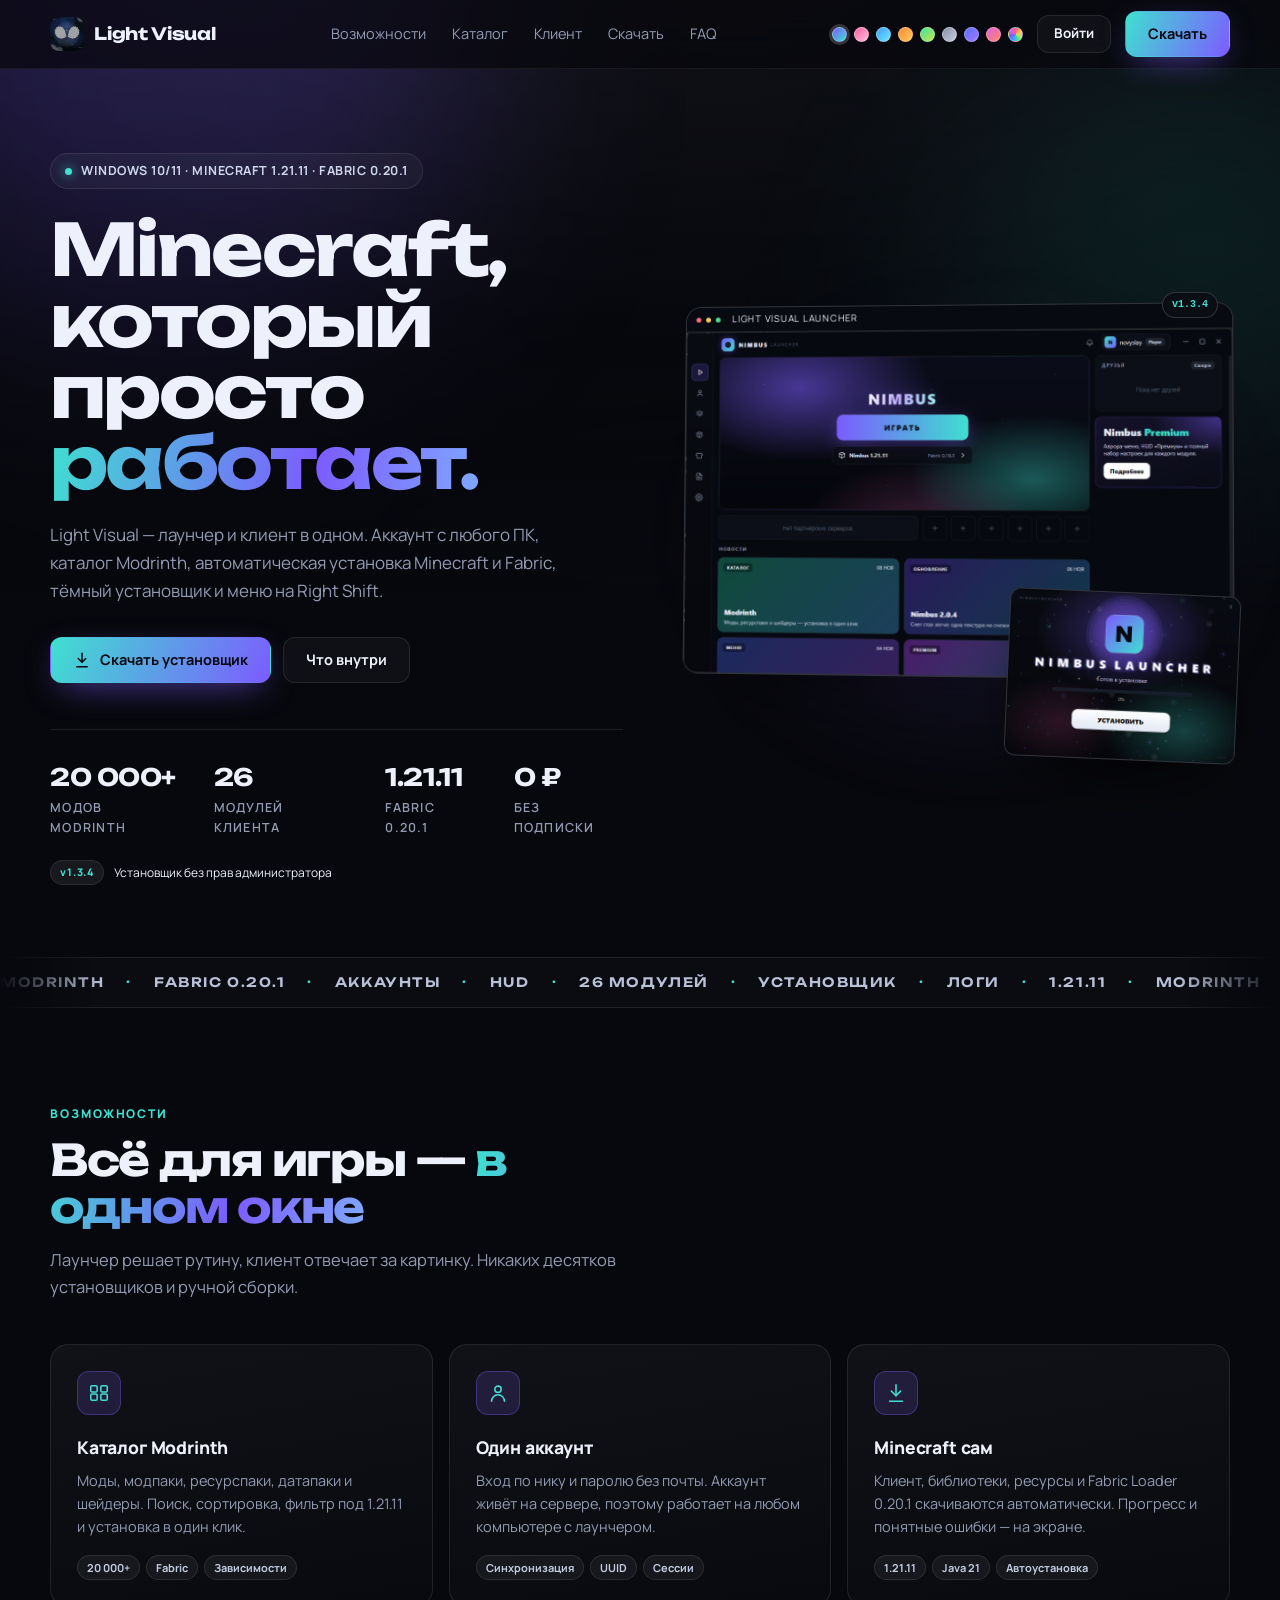
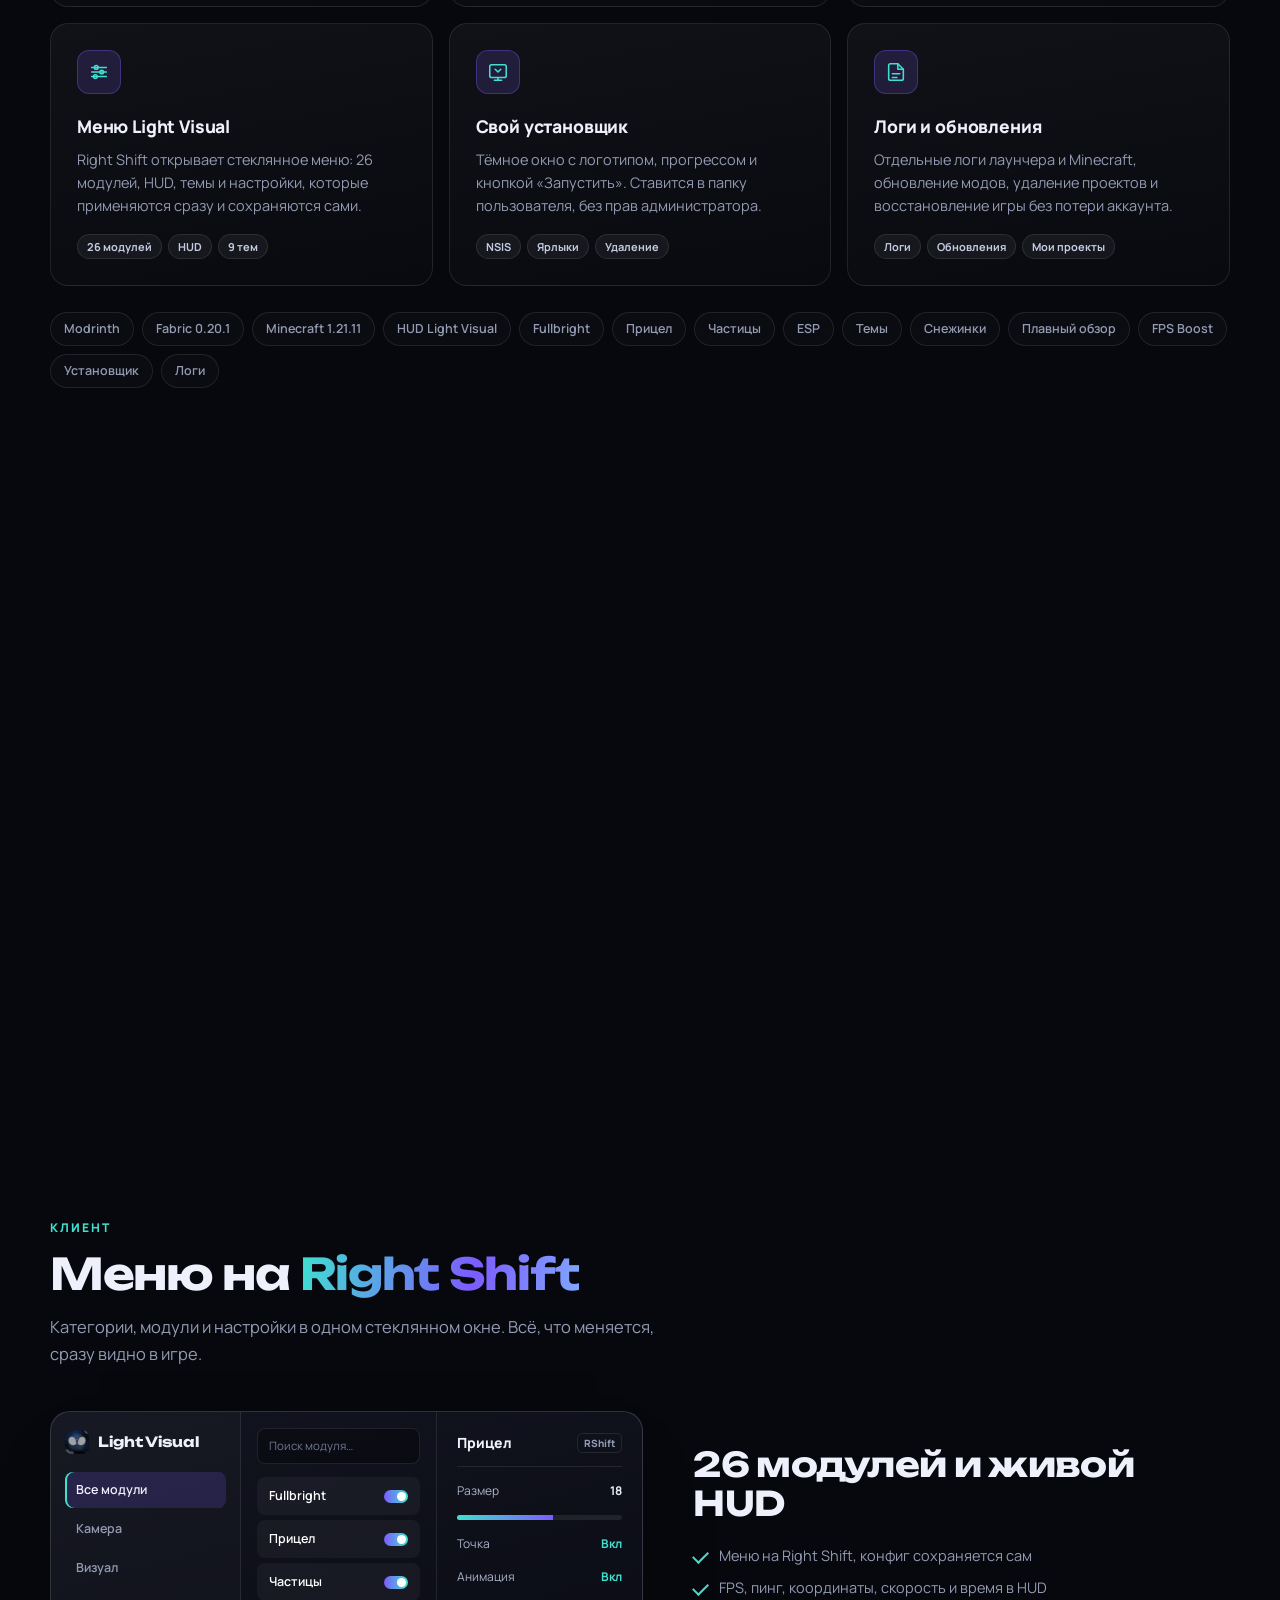
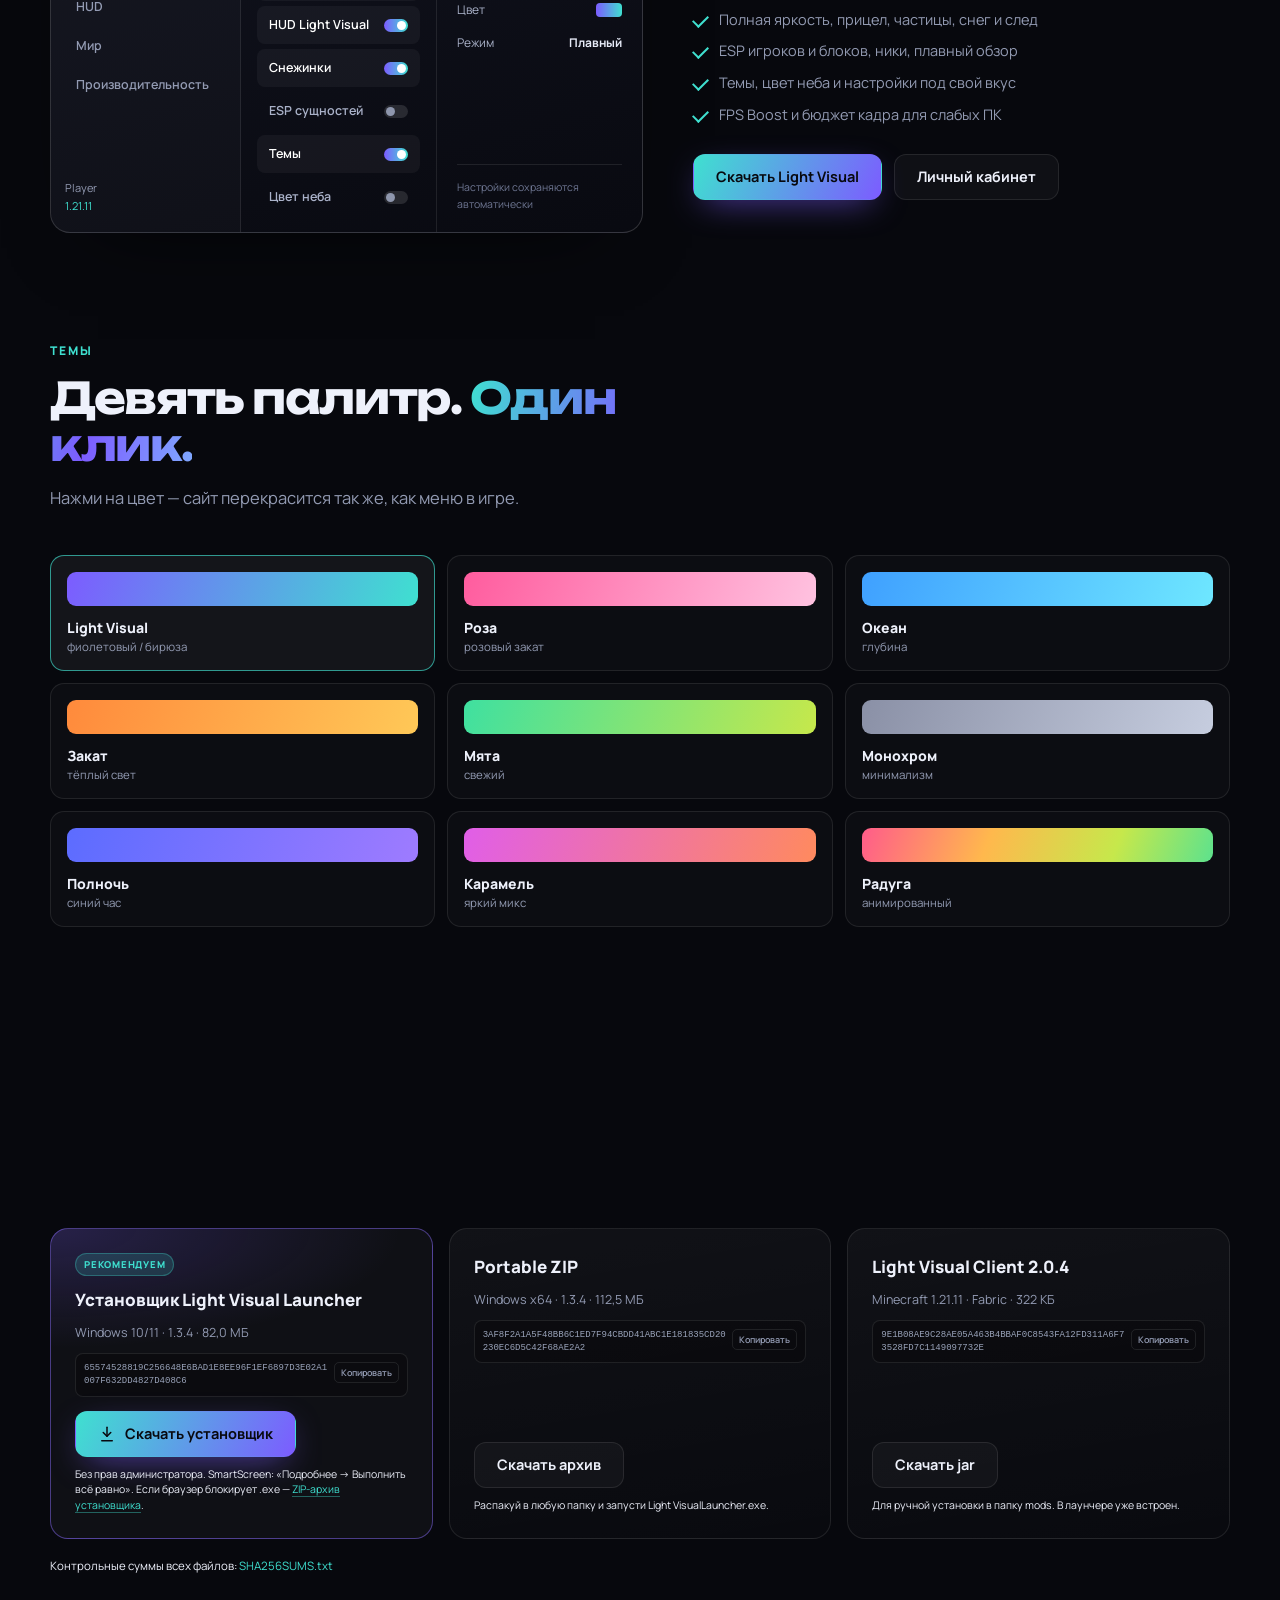
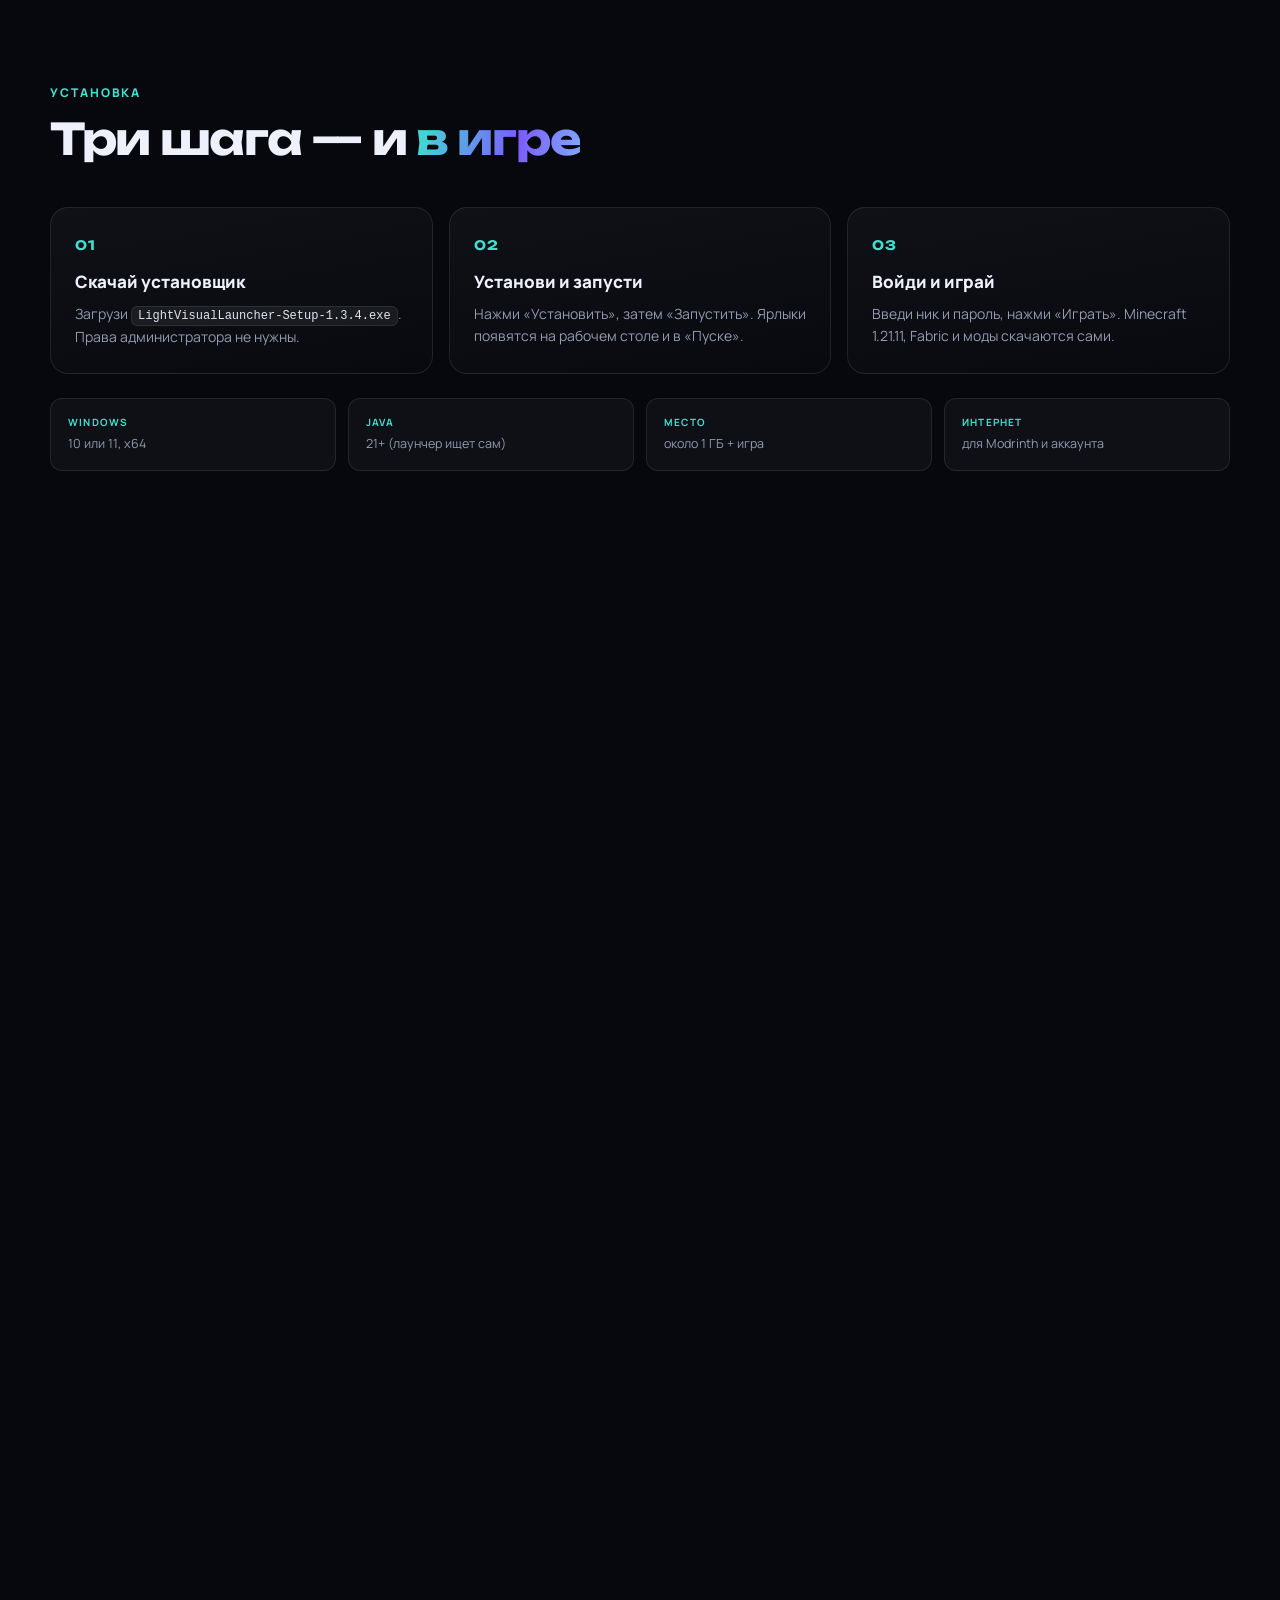
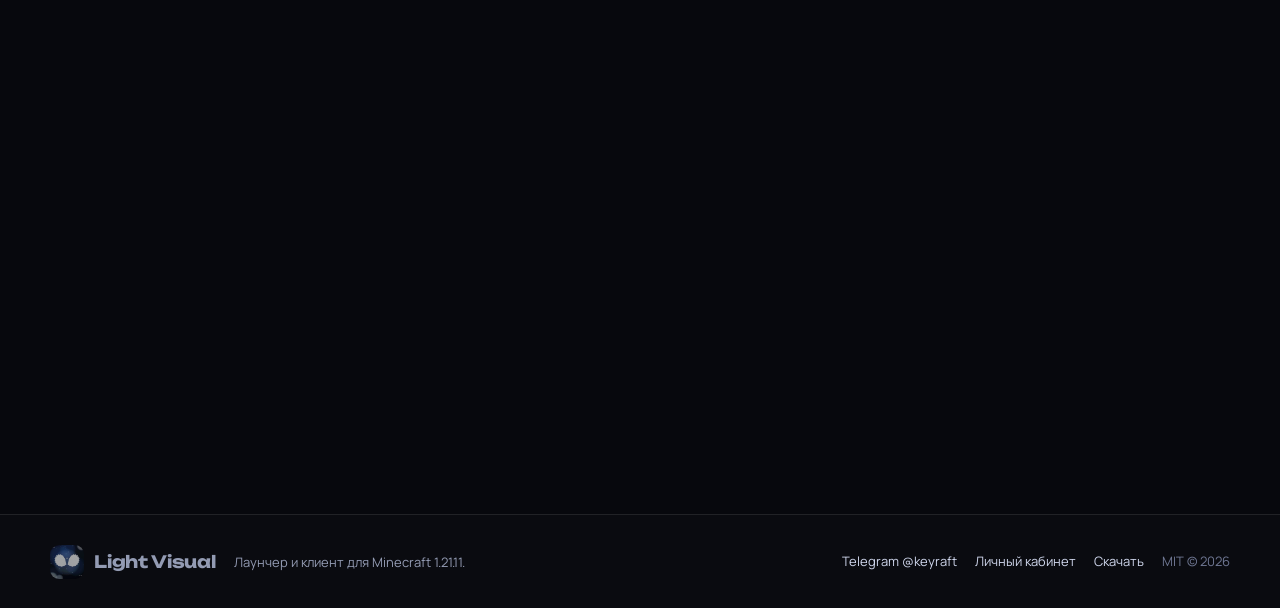
==== index.html @ da3a9946 "Bump launcher to 1.3.4" ====
﻿<!DOCTYPE html>
<html lang="ru">
<head>
<meta charset="UTF-8">
<meta name="viewport" content="width=device-width, initial-scale=1">
<title>Light Visual — лаунчер и клиент для Minecraft 1.21.11</title>
<meta name="description" content="Light Visual — лаунчер и клиент для Minecraft 1.21.11 на Fabric: аккаунт с любого ПК, каталог Modrinth, автоматическая установка игры, HUD, 26 модулей, тёмный установщик и логи.">
<meta name="theme-color" content="#07080d">
<link rel="icon" href="assets/icon.png">
<link rel="preconnect" href="https://fonts.googleapis.com">
<link rel="preconnect" href="https://fonts.gstatic.com" crossorigin>
<link href="https://fonts.googleapis.com/css2?family=Manrope:wght@400;500;600;700;800&family=Unbounded:wght@600;700;800&display=swap" rel="stylesheet">
<link rel="stylesheet" href="style.css">
</head>
<body>
<div class="aurora" aria-hidden="true">
  <span class="blob b1"></span>
  <span class="blob b2"></span>
  <span class="blob b3"></span>
</div>

<header class="nav" id="top">
  <div class="wrap nav-inner">
    <a class="brand" href="#top">
      <img src="assets/icon.png" alt="Light Visual" width="34" height="34">
      <span>Light Visual</span>
    </a>
    <nav class="nav-links" aria-label="Основная навигация">
      <a href="#features">Возможности</a>
      <a href="#catalog">Каталог</a>
      <a href="#client">Клиент</a>
      <a href="#download">Скачать</a>
      <a href="#faq">FAQ</a>
    </nav>
    <div class="nav-actions">
      <div class="theme-dots" id="themeDots" aria-label="Тема оформления"></div>
      <a class="btn btn-ghost nav-account" href="account.html">Войти</a>
      <a class="btn btn-primary nav-download" href="#download">Скачать</a>
      <button class="nav-burger" id="navBurger" type="button" aria-label="Открыть меню" aria-expanded="false">
        <span></span><span></span><span></span>
      </button>
    </div>
  </div>
  <nav class="mobile-menu" id="mobileMenu" aria-label="Мобильная навигация">
    <a href="#features">Возможности</a>
    <a href="#catalog">Каталог</a>
    <a href="#client">Клиент</a>
    <a href="#download">Скачать</a>
    <a href="#faq">FAQ</a>
    <a href="account.html">Личный кабинет</a>
  </nav>
</header>

<main>
  <section class="hero wrap">
    <div class="hero-copy">
      <span class="badge"><i class="dot"></i> Windows 10/11 · Minecraft 1.21.11 · Fabric 0.20.1</span>
      <h1>Minecraft,<br>который просто<br><span class="grad">работает.</span></h1>
      <p class="lead">Light Visual — лаунчер и клиент в одном. Аккаунт с любого ПК, каталог Modrinth, автоматическая установка Minecraft и Fabric, тёмный установщик и меню на Right Shift.</p>
      <div class="hero-cta">
        <a class="btn btn-primary" href="https://github.com/davidovairinamatt-lgtm/nimbus-site/releases/download/v1.3.4/LightVisualLauncher-Setup-1.3.4.exe">
          <svg width="18" height="18" viewBox="0 0 24 24" fill="none" stroke="currentColor" stroke-width="2" stroke-linecap="round" stroke-linejoin="round"><path d="M12 3v12"/><path d="m7 10 5 5 5-5"/><path d="M5 21h14"/></svg>
          Скачать установщик
        </a>
        <a class="btn btn-ghost" href="#features">Что внутри</a>
      </div>
      <dl class="stats">
        <div><dt>20 000+</dt><dd>модов Modrinth</dd></div>
        <div><dt>26</dt><dd>модулей клиента</dd></div>
        <div><dt>1.21.11</dt><dd>Fabric 0.20.1</dd></div>
        <div><dt>0 ₽</dt><dd>без подписки</dd></div>
      </dl>
      <div class="hero-note">
        <span class="pill">v1.3.4</span>
        <span>Установщик без прав администратора</span>
      </div>
    </div>

    <div class="hero-art">
      <div class="art-glow" aria-hidden="true"></div>
      <div class="shot shot-main">
        <div class="shot-bar"><i></i><i></i><i></i><span>Light Visual Launcher</span></div>
        <img src="assets/launcher-home.png" alt="Главный экран Light Visual Launcher" loading="eager">
      </div>
      <div class="shot shot-mini">
        <img src="assets/installer.png" alt="Установщик Light Visual" loading="lazy">
      </div>
      <span class="hero-version">v1.3.4</span>
    </div>
  </section>

  <div class="marquee" aria-hidden="true">
    <div class="marquee-track">
      <span>MODRINTH</span><span>·</span><span>FABRIC 0.20.1</span><span>·</span><span>АККАУНТЫ</span><span>·</span><span>HUD</span><span>·</span><span>26 МОДУЛЕЙ</span><span>·</span><span>УСТАНОВЩИК</span><span>·</span><span>ЛОГИ</span><span>·</span><span>1.21.11</span><span>·</span>
      <span>MODRINTH</span><span>·</span><span>FABRIC 0.20.1</span><span>·</span><span>АККАУНТЫ</span><span>·</span><span>HUD</span><span>·</span><span>26 МОДУЛЕЙ</span><span>·</span><span>УСТАНОВЩИК</span><span>·</span><span>ЛОГИ</span><span>·</span><span>1.21.11</span><span>·</span>
    </div>
  </div>

  <section class="section wrap" id="features">
    <div class="section-head reveal">
      <span class="eyebrow">Возможности</span>
      <h2>Всё для игры — <span class="grad">в одном окне</span></h2>
      <p>Лаунчер решает рутину, клиент отвечает за картинку. Никаких десятков установщиков и ручной сборки.</p>
    </div>

    <div class="grid features">
      <article class="card reveal">
        <div class="ico"><svg viewBox="0 0 24 24"><rect x="3" y="4" width="7" height="7" rx="1.5"/><rect x="14" y="4" width="7" height="7" rx="1.5"/><rect x="3" y="13" width="7" height="7" rx="1.5"/><rect x="14" y="13" width="7" height="7" rx="1.5"/></svg></div>
        <h3>Каталог Modrinth</h3>
        <p>Моды, модпаки, ресурспаки, датапаки и шейдеры. Поиск, сортировка, фильтр под 1.21.11 и установка в один клик.</p>
        <div class="tags"><span>20 000+</span><span>Fabric</span><span>Зависимости</span></div>
      </article>

      <article class="card reveal">
        <div class="ico"><svg viewBox="0 0 24 24"><circle cx="12" cy="8" r="3.5"/><path d="M5 21c0-3.9 3.1-7 7-7s7 3.1 7 7"/></svg></div>
        <h3>Один аккаунт</h3>
        <p>Вход по нику и паролю без почты. Аккаунт живёт на сервере, поэтому работает на любом компьютере с лаунчером.</p>
        <div class="tags"><span>Синхронизация</span><span>UUID</span><span>Сессии</span></div>
      </article>

      <article class="card reveal">
        <div class="ico"><svg viewBox="0 0 24 24"><path d="M12 3v12"/><path d="m7 10 5 5 5-5"/><path d="M5 21h14"/></svg></div>
        <h3>Minecraft сам</h3>
        <p>Клиент, библиотеки, ресурсы и Fabric Loader 0.20.1 скачиваются автоматически. Прогресс и понятные ошибки — на экране.</p>
        <div class="tags"><span>1.21.11</span><span>Java 21</span><span>Автоустановка</span></div>
      </article>

      <article class="card reveal">
        <div class="ico"><svg viewBox="0 0 24 24"><path d="M4 7h16M4 12h16M4 17h16"/><circle cx="9" cy="7" r="2"/><circle cx="15" cy="12" r="2"/><circle cx="8" cy="17" r="2"/></svg></div>
        <h3>Меню Light Visual</h3>
        <p>Right Shift открывает стеклянное меню: 26 модулей, HUD, темы и настройки, которые применяются сразу и сохраняются сами.</p>
        <div class="tags"><span>26 модулей</span><span>HUD</span><span>9 тем</span></div>
      </article>

      <article class="card reveal">
        <div class="ico"><svg viewBox="0 0 24 24"><rect x="3" y="4" width="18" height="14" rx="2"/><path d="M8 21h8M12 18v3"/><path d="m9 9 3 3 3-3"/></svg></div>
        <h3>Свой установщик</h3>
        <p>Тёмное окно с логотипом, прогрессом и кнопкой «Запустить». Ставится в папку пользователя, без прав администратора.</p>
        <div class="tags"><span>NSIS</span><span>Ярлыки</span><span>Удаление</span></div>
      </article>

      <article class="card reveal">
        <div class="ico"><svg viewBox="0 0 24 24"><path d="M14 3H6a2 2 0 0 0-2 2v14a2 2 0 0 0 2 2h12a2 2 0 0 0 2-2V9z"/><path d="M14 3v6h6M8 14h8M8 18h5"/></svg></div>
        <h3>Логи и обновления</h3>
        <p>Отдельные логи лаунчера и Minecraft, обновление модов, удаление проектов и восстановление игры без потери аккаунта.</p>
        <div class="tags"><span>Логи</span><span>Обновления</span><span>Мои проекты</span></div>
      </article>
    </div>

    <div class="chips-row">
      <span>Modrinth</span><span>Fabric 0.20.1</span><span>Minecraft 1.21.11</span><span>HUD Light Visual</span><span>Fullbright</span><span>Прицел</span><span>Частицы</span><span>ESP</span><span>Темы</span><span>Снежинки</span><span>Плавный обзор</span><span>FPS Boost</span><span>Установщик</span><span>Логи</span>
    </div>
  </section>

  <section class="section wrap" id="catalog">
    <div class="section-head reveal">
      <span class="eyebrow">Каталог</span>
      <h2>Моды — <span class="grad">прямо из лаунчера</span></h2>
      <p>Не нужно открывать браузер и искать совместимую версию. Light Visual показывает только то, что подходит к твоей сборке.</p>
    </div>

    <div class="split">
      <div class="split-copy reveal">
        <h3>20 000+ проектов Modrinth</h3>
        <ul class="check-list">
          <li>Поиск по названию, автору и описанию</li>
          <li>Сортировка по загрузкам, подпискам и обновлению</li>
          <li>Категории: моды, модпаки, ресурспаки, датапаки, шейдеры</li>
          <li>Фильтр Minecraft 1.21.11 и Fabric включён по умолчанию</li>
          <li>Обязательные зависимости ставятся автоматически</li>
          <li>Установленные проекты можно удалить из «Моих проектов»</li>
        </ul>
        <div class="hero-cta">
          <a class="btn btn-primary" href="#download">Скачать лаунчер</a>
          <a class="btn btn-ghost" href="#client">Посмотреть клиент</a>
        </div>
      </div>
      <div class="shot shot-wide reveal">
        <img src="assets/launcher-mods.png" alt="Каталог модов Modrinth в Light Visual Launcher" loading="lazy">
      </div>
    </div>
  </section>

  <section class="section wrap" id="client">
    <div class="section-head reveal">
      <span class="eyebrow">Клиент</span>
      <h2>Меню на <span class="grad">Right Shift</span></h2>
      <p>Категории, модули и настройки в одном стеклянном окне. Всё, что меняется, сразу видно в игре.</p>
    </div>

    <div class="split reverse">
      <div class="menu-mock reveal">
        <aside class="mm-side">
          <div class="mm-logo"><img src="assets/icon.png" alt=""><b>Light Visual</b></div>
          <nav>
            <a class="on">Все модули</a>
            <a>Камера</a>
            <a>Визуал</a>
            <a>HUD</a>
            <a>Мир</a>
            <a>Производительность</a>
          </nav>
          <div class="mm-user"><span>Player</span><em>1.21.11</em></div>
        </aside>
        <div class="mm-list">
          <div class="mm-search">Поиск модуля…</div>
          <div class="mm-item on"><span>Fullbright</span><i></i></div>
          <div class="mm-item on"><span>Прицел</span><i></i></div>
          <div class="mm-item on"><span>Частицы</span><i></i></div>
          <div class="mm-item on"><span>HUD Light Visual</span><i></i></div>
          <div class="mm-item on"><span>Снежинки</span><i></i></div>
          <div class="mm-item"><span>ESP сущностей</span><i></i></div>
          <div class="mm-item on"><span>Темы</span><i></i></div>
          <div class="mm-item"><span>Цвет неба</span><i></i></div>
        </div>
        <div class="mm-panel">
          <div class="mm-title">Прицел <span class="mm-key">RShift</span></div>
          <div class="mm-row"><span>Размер</span><b>18</b></div>
          <div class="mm-slider"><i style="width:58%"></i></div>
          <div class="mm-row"><span>Точка</span><b class="on">Вкл</b></div>
          <div class="mm-row"><span>Анимация</span><b class="on">Вкл</b></div>
          <div class="mm-row"><span>Цвет</span><span class="mm-swatch"></span></div>
          <div class="mm-row"><span>Режим</span><b>Плавный</b></div>
          <div class="mm-foot">Настройки сохраняются автоматически</div>
        </div>
      </div>

      <div class="split-copy reveal">
        <h3>26 модулей и живой HUD</h3>
        <ul class="check-list">
          <li>Меню на Right Shift, конфиг сохраняется сам</li>
          <li>FPS, пинг, координаты, скорость и время в HUD</li>
          <li>Полная яркость, прицел, частицы, снег и след</li>
          <li>ESP игроков и блоков, ники, плавный обзор</li>
          <li>Темы, цвет неба и настройки под свой вкус</li>
          <li>FPS Boost и бюджет кадра для слабых ПК</li>
        </ul>
        <div class="hero-cta">
          <a class="btn btn-primary" href="#download">Скачать Light Visual</a>
          <a class="btn btn-ghost" href="account.html">Личный кабинет</a>
        </div>
      </div>
    </div>
  </section>

  <section class="section wrap" id="themes">
    <div class="section-head reveal">
      <span class="eyebrow">Темы</span>
      <h2>Девять палитр. <span class="grad">Один клик.</span></h2>
      <p>Нажми на цвет — сайт перекрасится так же, как меню в игре.</p>
    </div>
    <div class="themes-grid" id="themesGrid">
      <button class="theme-card" data-a="7C5CFF" data-b="3FE0D0" data-sky="7FA8FF"><span class="sw" style="--x:#7C5CFF;--y:#3FE0D0"></span><b>Light Visual</b><em>фиолетовый / бирюза</em></button>
      <button class="theme-card" data-a="FF5C9E" data-b="FFC2E0" data-sky="FF9BC4"><span class="sw" style="--x:#FF5C9E;--y:#FFC2E0"></span><b>Роза</b><em>розовый закат</em></button>
      <button class="theme-card" data-a="3FA0FF" data-b="6EE7FF" data-sky="4FA8FF"><span class="sw" style="--x:#3FA0FF;--y:#6EE7FF"></span><b>Океан</b><em>глубина</em></button>
      <button class="theme-card" data-a="FF8A3C" data-b="FFC857" data-sky="FF9E5E"><span class="sw" style="--x:#FF8A3C;--y:#FFC857"></span><b>Закат</b><em>тёплый свет</em></button>
      <button class="theme-card" data-a="3FE0A0" data-b="C6E84B" data-sky="7FE8C8"><span class="sw" style="--x:#3FE0A0;--y:#C6E84B"></span><b>Мята</b><em>свежий</em></button>
      <button class="theme-card" data-a="8A90A6" data-b="C6CDDF" data-sky="9AA2B8"><span class="sw" style="--x:#8A90A6;--y:#C6CDDF"></span><b>Монохром</b><em>минимализм</em></button>
      <button class="theme-card" data-a="5C6CFF" data-b="9E7BFF" data-sky="3C4C9E"><span class="sw" style="--x:#5C6CFF;--y:#9E7BFF"></span><b>Полночь</b><em>синий час</em></button>
      <button class="theme-card" data-a="E05EE8" data-b="FF8A5E" data-sky="C6A0FF"><span class="sw" style="--x:#E05EE8;--y:#FF8A5E"></span><b>Карамель</b><em>яркий микс</em></button>
      <button class="theme-card" data-a="rainbow" data-b="3FE0D0" data-sky="7FA8FF"><span class="sw rainbow"></span><b>Радуга</b><em>анимированный</em></button>
    </div>
  </section>

  <section class="section wrap" id="download">
    <div class="section-head reveal">
      <span class="eyebrow">Загрузки</span>
      <h2>Скачай и <span class="grad">играй</span></h2>
      <p>Установщик — самый простой путь. Portable и отдельный jar — для тех, кто любит контроль.</p>
    </div>

    <div class="download-grid">
      <article class="download-card featured reveal">
        <span class="dl-badge">Рекомендуем</span>
        <h3>Установщик Light Visual Launcher</h3>
        <p>Windows 10/11 · 1.3.4 · 82,0 МБ</p>
        <div class="hash-line"><code>65574528819C256648E6BAD1E8EE96F1EF6897D3E02A1007F632DD4827D408C6</code><button class="copy-btn" type="button" data-copy="65574528819C256648E6BAD1E8EE96F1EF6897D3E02A1007F632DD4827D408C6" aria-label="Скопировать SHA256">Копировать</button></div>
        <div class="dl-actions">
          <a class="btn btn-primary" href="https://github.com/davidovairinamatt-lgtm/nimbus-site/releases/download/v1.3.4/LightVisualLauncher-Setup-1.3.4.exe">
            <svg width="18" height="18" viewBox="0 0 24 24" fill="none" stroke="currentColor" stroke-width="2" stroke-linecap="round" stroke-linejoin="round"><path d="M12 3v12"/><path d="m7 10 5 5 5-5"/><path d="M5 21h14"/></svg>
            Скачать установщик
          </a>
        </div>
        <small>Без прав администратора. SmartScreen: «Подробнее → Выполнить всё равно». Если браузер блокирует .exe — <a href="https://github.com/davidovairinamatt-lgtm/nimbus-site/releases/download/v1.3.4/LightVisualLauncher-Setup-1.3.4.zip">ZIP-архив установщика</a>.</small>
      </article>

      <article class="download-card reveal">
        <h3>Portable ZIP</h3>
        <p>Windows x64 · 1.3.4 · 112,5 МБ</p>
        <div class="hash-line"><code>3AF8F2A1A5F48BB6C1ED7F94CBDD41ABC1E181835CD20230EC6D5C42F68AE2A2</code><button class="copy-btn" type="button" data-copy="3AF8F2A1A5F48BB6C1ED7F94CBDD41ABC1E181835CD20230EC6D5C42F68AE2A2" aria-label="Скопировать SHA256">Копировать</button></div>
        <div class="dl-actions">
          <a class="btn btn-ghost" href="https://github.com/davidovairinamatt-lgtm/nimbus-site/releases/download/v1.3.4/LightVisualLauncher-1.3.4-win32-x64.zip">Скачать архив</a>
        </div>
        <small>Распакуй в любую папку и запусти Light VisualLauncher.exe.</small>
      </article>

      <article class="download-card reveal">
        <h3>Light Visual Client 2.0.4</h3>
        <p>Minecraft 1.21.11 · Fabric · 322 КБ</p>
        <div class="hash-line"><code>9E1B08AE9C28AE05A463B4BBAF0C8543FA12FD311A6F73528FD7C1149097732E</code><button class="copy-btn" type="button" data-copy="9E1B08AE9C28AE05A463B4BBAF0C8543FA12FD311A6F73528FD7C1149097732E" aria-label="Скопировать SHA256">Копировать</button></div>
        <div class="dl-actions">
          <a class="btn btn-ghost" href="downloads/light-visual-1.21.11-2.0.4.jar" download>Скачать jar</a>
        </div>
        <small>Для ручной установки в папку mods. В лаунчере уже встроен.</small>
      </article>
    </div>
    <p class="download-note">Контрольные суммы всех файлов: <a href="downloads/SHA256SUMS.txt" target="_blank" rel="noopener">SHA256SUMS.txt</a></p>
  </section>

  <section class="section wrap" id="install">
    <div class="section-head reveal">
      <span class="eyebrow">Установка</span>
      <h2>Три шага — и <span class="grad">в игре</span></h2>
    </div>
    <div class="steps">
      <div class="step reveal">
        <span class="num">01</span>
        <h3>Скачай установщик</h3>
        <p>Загрузи <code>LightVisualLauncher-Setup-1.3.4.exe</code>. Права администратора не нужны.</p>
      </div>
      <div class="step reveal">
        <span class="num">02</span>
        <h3>Установи и запусти</h3>
        <p>Нажми «Установить», затем «Запустить». Ярлыки появятся на рабочем столе и в «Пуске».</p>
      </div>
      <div class="step reveal">
        <span class="num">03</span>
        <h3>Войди и играй</h3>
        <p>Введи ник и пароль, нажми «Играть». Minecraft 1.21.11, Fabric и моды скачаются сами.</p>
      </div>
    </div>

    <div class="requirements reveal">
      <div><b>Windows</b><span>10 или 11, x64</span></div>
      <div><b>Java</b><span>21+ (лаунчер ищет сам)</span></div>
      <div><b>Место</b><span>около 1 ГБ + игра</span></div>
      <div><b>Интернет</b><span>для Modrinth и аккаунта</span></div>
    </div>
  </section>

  <section class="section wrap" id="account">
    <div class="account-cta reveal">
      <div class="account-cta-icon">
        <svg viewBox="0 0 24 24"><circle cx="12" cy="8" r="3.5"/><path d="M5 21c0-3.9 3.1-7 7-7s7 3.1 7 7"/></svg>
      </div>
      <div class="account-cta-copy">
        <h2>Один аккаунт — любой ПК</h2>
        <p>Зарегистрируйся на сервере Light Visual и входи с любого компьютера. Ник, пароль и UUID игрока — без почты и лишних шагов.</p>
      </div>
      <div class="hero-cta">
        <a class="btn btn-primary" href="account.html">Личный кабинет</a>
        <a class="btn btn-ghost" href="account.html#register">Создать аккаунт</a>
      </div>
    </div>
  </section>

  <section class="section wrap" id="changelog">
    <div class="section-head reveal">
      <span class="eyebrow">Changelog</span>
      <h2>Что <span class="grad">нового</span></h2>
    </div>
    <div class="changelog">
      <article class="release reveal">
        <div class="release-tag">1.3.4 <span>установщик</span></div>
        <p>Новый фирменный установщик с прогрессом и кнопкой запуска. Установка без прав администратора, ярлыки и удаление. Fabric Loader 0.20.1, удаление проектов и восстановление WalksyLib.</p>
      </article>
      <article class="release reveal">
        <div class="release-tag">1.3.0 <span>каталог</span></div>
        <p>Панель Modrinth: 20 000+ проектов, поиск, сортировка, вкладки, карточки, установка модов и зависимостей, «Мои проекты».</p>
      </article>
      <article class="release reveal">
        <div class="release-tag">1.2.0 <span>лаунчер</span></div>
        <p>Запуск Minecraft 1.21.11 и Fabric, меню логов, прогресс, состояния «Скачивание Light Visual / Запущено», первый установщик.</p>
      </article>
      <article class="release reveal">
        <div class="release-tag">2.0.4 <span>клиент</span></div>
        <p>Аврора-меню на Right Shift, HUD Premium, 26 модулей, ESP, снежинки, следы, темы и FPS Boost. При открытии меню снимаются лимит кадров и VSync, частицы и дальность сущностей временно уменьшаются — FPS в меню не режется.</p>
      </article>
    </div>
  </section>

  <section class="section wrap" id="faq">
    <div class="section-head reveal">
      <span class="eyebrow">FAQ</span>
      <h2>Коротко о <span class="grad">главном</span></h2>
    </div>
    <div class="faq">
      <details class="reveal">
        <summary>Нужен ли отдельный Minecraft?</summary>
        <p>Нет. Лаунчер сам скачает Minecraft 1.21.11, Fabric и библиотеки в отдельную папку. Если игра уже установлена, файлы переиспользуются.</p>
      </details>
      <details class="reveal">
        <summary>Нужна ли Java?</summary>
        <p>Да, Java 21 или новее. Лаунчер ищет её в JAVA_HOME, PATH, Adoptium и TLauncher. Если Java нет — покажет понятную ошибку.</p>
      </details>
      <details class="reveal">
        <summary>Где хранится аккаунт?</summary>
        <p>На сервере аккаунтов Light Visual. Укажи его адрес в настройках лаунчера — и вход будет работать на другом ПК. Пароль хранится в виде scrypt-хэша.</p>
      </details>
      <details class="reveal">
        <summary>Какие моды можно ставить?</summary>
        <p>Любые проекты Modrinth для Minecraft 1.21.11 и Fabric. Фильтр включён по умолчанию, обязательные зависимости скачиваются автоматически.</p>
      </details>
      <details class="reveal">
        <summary>Установщик просит права администратора?</summary>
        <p>Нет. Он ставит лаунчер в <code>%LOCALAPPDATA%\Programs\Light Visual Launcher</code>, создаёт ярлыки и запись в «Установленных приложениях» для текущего пользователя.</p>
      </details>
      <details class="reveal">
        <summary>Windows пишет «Не удалось проверить издателя»</summary>
        <p>Установщик не подписан. Нажми «Подробнее» → «Выполнить всё равно». Это стандартное предупреждение SmartScreen для новых сборок.</p>
      </details>
      <details class="reveal">
        <summary>Как удалить лаунчер?</summary>
        <p>«Параметры → Приложения → Light Visual Launcher → Удалить» или ярлык «Удалить Light Visual Launcher». Аккаунт, логи и скачанный Minecraft в <code>%APPDATA%</code> останутся.</p>
      </details>
    </div>
  </section>
</main>

<footer class="footer">
  <div class="wrap footer-inner">
    <div class="brand">
      <img src="assets/icon.png" alt="Light Visual" width="34" height="34">
      <span>Light Visual</span>
    </div>
    <p>Лаунчер и клиент для Minecraft 1.21.11.</p>
    <div class="footer-links">
      <a href="https://t.me/keyraft" target="_blank" rel="noopener">Telegram @keyraft</a>
      <a href="account.html">Личный кабинет</a>
      <a href="#download">Скачать</a>
      <span>MIT © 2026</span>
    </div>
  </div>
</footer>

<div class="toast" id="toast" hidden></div>
<script src="script.js"></script>
</body>
</html>
---- style.css ----
:root {
  --a1: #7C5CFF;
  --a2: #3FE0D0;
  --sky: #7FA8FF;
  --bg: #07080d;
  --bg2: #0b0d15;
  --surface: rgba(255, 255, 255, 0.035);
  --surface-2: rgba(255, 255, 255, 0.06);
  --stroke: rgba(255, 255, 255, 0.09);
  --stroke-2: rgba(255, 255, 255, 0.16);
  --text: #eef1fb;
  --muted: #939bb3;
  --radius: 18px;
  --max: 1180px;
  --font: "Manrope", "Segoe UI", system-ui, sans-serif;
  --display: "Unbounded", "Manrope", "Segoe UI", sans-serif;
  --mono: ui-monospace, "Cascadia Code", "Consolas", monospace;
}

* { box-sizing: border-box; }
html { scroll-behavior: smooth; scroll-padding-top: 96px; }
body {
  margin: 0;
  background: var(--bg);
  color: var(--text);
  font-family: var(--font);
  font-size: 16px;
  line-height: 1.6;
  -webkit-font-smoothing: antialiased;
  overflow-x: hidden;
}
a { color: inherit; text-decoration: none; }
img { display: block; }
code {
  font-family: var(--mono);
  font-size: 0.86em;
  background: rgba(255, 255, 255, 0.06);
  border: 1px solid var(--stroke);
  padding: 2px 6px;
  border-radius: 6px;
  color: #dfe4f5;
}
::selection { background: var(--a1); color: #fff; }

.wrap {
  width: min(var(--max), calc(100% - 48px));
  margin: 0 auto;
}

/* ---------- background ---------- */
.aurora {
  position: fixed;
  inset: 0;
  z-index: 0;
  pointer-events: none;
  overflow: hidden;
}
.blob {
  position: absolute;
  border-radius: 50%;
  filter: blur(110px);
  opacity: 0.32;
  will-change: transform;
}
.b1 { width: 620px; height: 620px; top: -240px; left: -140px; background: var(--a1); animation: drift 26s ease-in-out infinite; }
.b2 { width: 520px; height: 520px; top: 10%; right: -180px; background: var(--a2); opacity: 0.22; animation: drift 32s ease-in-out infinite reverse; }
.b3 { width: 560px; height: 560px; bottom: -240px; left: 32%; background: var(--sky); opacity: 0.14; animation: drift 38s ease-in-out infinite; }
@keyframes drift {
  0%, 100% { transform: translate3d(0, 0, 0) scale(1); }
  50% { transform: translate3d(40px, 50px, 0) scale(1.12); }
}
body::before {
  content: "";
  position: fixed;
  inset: 0;
  z-index: 1;
  pointer-events: none;
  background:
    radial-gradient(1200px 600px at 50% -10%, rgba(255, 255, 255, 0.05), transparent 70%),
    linear-gradient(180deg, rgba(7, 8, 13, 0.2), var(--bg) 70%);
}
main, .nav, .footer { position: relative; z-index: 2; }

/* ---------- nav ---------- */
.nav {
  position: sticky;
  top: 0;
  z-index: 50;
  backdrop-filter: blur(18px);
  background: rgba(7, 8, 13, 0.72);
  border-bottom: 1px solid rgba(255, 255, 255, 0.06);
}
.nav-inner {
  display: flex;
  align-items: center;
  justify-content: space-between;
  gap: 24px;
  height: 68px;
}
.brand {
  display: flex;
  align-items: center;
  gap: 10px;
  font-family: var(--display);
  font-weight: 700;
  font-size: 17px;
  letter-spacing: -0.01em;
}
.brand img { border-radius: 9px; }
.nav-links {
  display: flex;
  gap: 26px;
  font-size: 14.5px;
  color: var(--muted);
}
.nav-links a { transition: color 0.2s; }
.nav-links a:hover { color: var(--text); }
.nav-actions { display: flex; align-items: center; gap: 14px; }

.lang-switch {
  display: flex;
  gap: 2px;
  padding: 2px;
  border: 1px solid var(--stroke);
  border-radius: 9px;
  background: var(--surface);
}
.lang-switch button {
  min-width: 34px;
  height: 28px;
  padding: 0 7px;
  border: 0;
  border-radius: 7px;
  background: transparent;
  color: var(--muted);
  font-family: var(--font);
  font-size: 11.5px;
  font-weight: 800;
  letter-spacing: 0.05em;
  cursor: pointer;
  transition: color 0.18s, background 0.18s;
}
.lang-switch button:hover { color: var(--text); }
.lang-switch button[aria-pressed="true"] {
  color: #08090f;
  background: linear-gradient(110deg, var(--a2), var(--a1));
}

.theme-dots { display: flex; gap: 7px; }
.theme-dots button {
  width: 15px;
  height: 15px;
  padding: 0;
  border-radius: 50%;
  border: 1px solid rgba(255, 255, 255, 0.25);
  cursor: pointer;
  transition: transform 0.18s, box-shadow 0.18s;
}
.theme-dots button:hover { transform: scale(1.22); }
.theme-dots button[aria-pressed="true"] { box-shadow: 0 0 0 3px rgba(255, 255, 255, 0.18); }

/* ---------- buttons ---------- */
.btn {
  display: inline-flex;
  align-items: center;
  justify-content: center;
  gap: 9px;
  height: 46px;
  padding: 0 22px;
  border-radius: 12px;
  border: 1px solid transparent;
  font-family: var(--font);
  font-size: 14.5px;
  font-weight: 700;
  cursor: pointer;
  transition: transform 0.18s, box-shadow 0.25s, background 0.25s, border-color 0.25s;
  white-space: nowrap;
}
.btn:hover { transform: translateY(-2px); }
.btn-primary {
  color: #08090f;
  background: linear-gradient(115deg, var(--a2), var(--a1));
  box-shadow: 0 10px 34px -12px color-mix(in srgb, var(--a1) 80%, transparent);
}
.btn-primary:hover { box-shadow: 0 16px 44px -12px color-mix(in srgb, var(--a1) 95%, transparent); }
.btn-ghost {
  background: var(--surface);
  border-color: var(--stroke);
  color: var(--text);
}
.btn-ghost:hover { background: var(--surface-2); border-color: var(--stroke-2); }
.nav .btn-ghost { height: 38px; padding: 0 16px; font-size: 13.5px; }

/* ---------- hero ---------- */
.hero {
  display: grid;
  grid-template-columns: 1.02fr 0.98fr;
  gap: 56px;
  align-items: center;
  padding: 84px 0 72px;
}
.badge {
  display: inline-flex;
  align-items: center;
  gap: 9px;
  padding: 7px 14px;
  border-radius: 999px;
  border: 1px solid var(--stroke);
  background: var(--surface);
  font-size: 12.5px;
  font-weight: 700;
  letter-spacing: 0.04em;
  text-transform: uppercase;
  color: #cfd6ec;
}
.badge .dot {
  width: 7px;
  height: 7px;
  border-radius: 50%;
  background: var(--a2);
  box-shadow: 0 0 12px var(--a2);
  animation: pulse 2s infinite;
}
@keyframes pulse { 0%, 100% { opacity: 1; } 50% { opacity: 0.35; } }

.hero h1 {
  font-family: var(--display);
  font-size: clamp(44px, 5.6vw, 76px);
  line-height: 0.99;
  letter-spacing: -0.035em;
  margin: 26px 0 22px;
  font-weight: 700;
}
.grad {
  background: linear-gradient(100deg, var(--a2), var(--a1) 62%, var(--sky));
  -webkit-background-clip: text;
  background-clip: text;
  color: transparent;
}
.lead {
  max-width: 540px;
  color: var(--muted);
  font-size: 17px;
  line-height: 1.65;
  margin: 0 0 32px;
}
.hero-cta { display: flex; gap: 12px; flex-wrap: wrap; }

.stats {
  display: flex;
  gap: 34px;
  margin: 46px 0 0;
  padding-top: 28px;
  border-top: 1px solid var(--stroke);
}
.stats div { display: flex; flex-direction: column; gap: 2px; }
.stats dt {
  font-family: var(--display);
  font-size: 24px;
  font-weight: 700;
  letter-spacing: -0.02em;
}
.stats dd {
  margin: 0;
  font-size: 12.5px;
  text-transform: uppercase;
  letter-spacing: 0.1em;
  color: var(--muted);
  font-weight: 600;
}

/* ---------- hero art / hud mock ---------- */
.hero-art { position: relative; }
.art-glow {
  position: absolute;
  inset: 8% 0 0 8%;
  background: radial-gradient(closest-side, color-mix(in srgb, var(--a1) 45%, transparent), transparent);
  filter: blur(50px);
  z-index: 0;
}
.hud-mock {
  position: relative;
  z-index: 1;
  border-radius: 20px;
  border: 1px solid var(--stroke-2);
  background:
    linear-gradient(160deg, rgba(255, 255, 255, 0.07), rgba(10, 12, 20, 0.85) 45%),
    var(--bg2);
  box-shadow:
    0 40px 90px -40px rgba(0, 0, 0, 0.9),
    inset 0 1px 0 rgba(255, 255, 255, 0.08);
  padding: 18px;
  overflow: hidden;
  transform: perspective(1100px) rotateY(-7deg) rotateX(4deg);
  animation: floaty 9s ease-in-out infinite;
}
@keyframes floaty {
  0%, 100% { transform: perspective(1100px) rotateY(-7deg) rotateX(4deg) translateY(0); }
  50% { transform: perspective(1100px) rotateY(-4deg) rotateX(3deg) translateY(-12px); }
}
.hud-top { display: flex; gap: 8px; flex-wrap: wrap; }
.hud-chip {
  display: inline-flex;
  align-items: center;
  gap: 6px;
  padding: 6px 11px;
  border-radius: 8px;
  background: rgba(0, 0, 0, 0.42);
  border: 1px solid var(--stroke);
  font-size: 11.5px;
  color: #c4cbe0;
  font-weight: 600;
}
.hud-chip b { color: #fff; font-weight: 800; }
.hud-chip em { color: var(--a2); font-style: normal; font-size: 10.5px; }
.hud-chip:first-child { border-color: color-mix(in srgb, var(--a1) 55%, transparent); }
.hud-chip:first-child b { color: var(--a2); }

.hud-list {
  display: grid;
  grid-template-columns: repeat(2, minmax(0, 1fr));
  gap: 6px;
  margin: 16px 0;
}
.hud-list span {
  padding: 7px 12px;
  border-radius: 8px;
  background: rgba(255, 255, 255, 0.055);
  border-left: 2px solid var(--a1);
  font-size: 12px;
  font-weight: 700;
  color: #dfe4f4;
  letter-spacing: 0.01em;
}
.hud-list span:nth-child(2n) { border-left-color: var(--a2); }
.hud-bottom {
  display: flex;
  align-items: center;
  gap: 10px;
  font-size: 10.5px;
  color: var(--muted);
  font-weight: 600;
  border-top: 1px solid var(--stroke);
  padding-top: 12px;
}
.hud-arrow { color: var(--a2); }
.hud-bar {
  margin-left: auto;
  width: 90px;
  height: 4px;
  border-radius: 4px;
  background: rgba(255, 255, 255, 0.1);
  overflow: hidden;
}
.hud-bar i {
  display: block;
  height: 100%;
  width: 68%;
  background: linear-gradient(90deg, var(--a2), var(--a1));
  border-radius: 4px;
}

.flakes { position: absolute; inset: 0; pointer-events: none; }
.flakes i {
  position: absolute;
  top: -8px;
  width: 3px;
  height: 3px;
  border-radius: 50%;
  background: rgba(255, 255, 255, 0.75);
  animation: fall linear infinite;
}
.flakes i:nth-child(1) { left: 12%; animation-duration: 7.5s; animation-delay: 0s; }
.flakes i:nth-child(2) { left: 26%; animation-duration: 9.5s; animation-delay: 1.4s; }
.flakes i:nth-child(3) { left: 40%; animation-duration: 8s; animation-delay: 2.8s; }
.flakes i:nth-child(4) { left: 54%; animation-duration: 10.5s; animation-delay: 0.7s; }
.flakes i:nth-child(5) { left: 67%; animation-duration: 7s; animation-delay: 3.3s; }
.flakes i:nth-child(6) { left: 78%; animation-duration: 11s; animation-delay: 1.9s; }
.flakes i:nth-child(7) { left: 88%; animation-duration: 8.5s; animation-delay: 4.2s; }
.flakes i:nth-child(8) { left: 96%; animation-duration: 9s; animation-delay: 2.2s; }
@keyframes fall {
  0% { transform: translateY(-10px) translateX(0); opacity: 0; }
  10% { opacity: 0.9; }
  100% { transform: translateY(380px) translateX(-14px); opacity: 0; }
}

/* ---------- marquee ---------- */
.marquee {
  position: relative;
  z-index: 2;
  border-top: 1px solid var(--stroke);
  border-bottom: 1px solid var(--stroke);
  background: rgba(255, 255, 255, 0.02);
  overflow: hidden;
  padding: 14px 0;
  mask-image: linear-gradient(90deg, transparent, #000 8%, #000 92%, transparent);
}
.marquee-track {
  display: flex;
  gap: 22px;
  width: max-content;
  animation: scroll 38s linear infinite;
  font-family: var(--display);
  font-size: 13px;
  font-weight: 600;
  letter-spacing: 0.12em;
  color: #b9c1d8;
}
.marquee-track span:nth-child(2n) { color: var(--a2); }
@keyframes scroll { to { transform: translateX(-50%); } }

/* ---------- sections ---------- */
.section { padding: 92px 0 12px; }
.section-head { max-width: 640px; margin-bottom: 44px; }
.eyebrow {
  display: inline-block;
  font-size: 12px;
  font-weight: 800;
  letter-spacing: 0.16em;
  text-transform: uppercase;
  color: var(--a2);
  margin-bottom: 14px;
}
.section-head h2 {
  font-family: var(--display);
  font-size: clamp(30px, 3.4vw, 46px);
  line-height: 1.08;
  letter-spacing: -0.03em;
  margin: 0 0 16px;
  font-weight: 700;
}
.section-head p { color: var(--muted); margin: 0; font-size: 16.5px; }

/* ---------- feature cards ---------- */
.grid { display: grid; gap: 16px; }
.features { grid-template-columns: repeat(3, minmax(0, 1fr)); }
.card {
  position: relative;
  padding: 26px;
  border-radius: var(--radius);
  border: 1px solid var(--stroke);
  background: linear-gradient(170deg, rgba(255, 255, 255, 0.045), rgba(255, 255, 255, 0.012));
  overflow: hidden;
  transition: transform 0.25s, border-color 0.25s, background 0.25s;
}
.card::after {
  content: "";
  position: absolute;
  inset: 0;
  background: radial-gradient(320px 160px at 10% 0%, color-mix(in srgb, var(--a1) 22%, transparent), transparent 70%);
  opacity: 0;
  transition: opacity 0.3s;
  pointer-events: none;
}
.card:hover { transform: translateY(-4px); border-color: var(--stroke-2); }
.card:hover::after { opacity: 1; }
.ico {
  width: 44px;
  height: 44px;
  display: grid;
  place-items: center;
  border-radius: 12px;
  background: color-mix(in srgb, var(--a1) 16%, transparent);
  border: 1px solid color-mix(in srgb, var(--a1) 35%, transparent);
  margin-bottom: 18px;
}
.ico svg {
  width: 22px;
  height: 22px;
  fill: none;
  stroke: var(--a2);
  stroke-width: 1.7;
  stroke-linecap: round;
  stroke-linejoin: round;
}
.card h3 { margin: 0 0 8px; font-size: 17.5px; font-weight: 800; letter-spacing: -0.01em; }
.card p { margin: 0 0 16px; color: var(--muted); font-size: 14.5px; line-height: 1.6; }
.tags { display: flex; flex-wrap: wrap; gap: 6px; }
.tags span {
  font-size: 11px;
  font-weight: 700;
  color: #c3cbe2;
  padding: 3px 9px;
  border-radius: 999px;
  background: rgba(255, 255, 255, 0.05);
  border: 1px solid var(--stroke);
}
.chips-row {
  display: flex;
  flex-wrap: wrap;
  gap: 8px;
  margin-top: 26px;
}
.chips-row span {
  font-size: 12.5px;
  font-weight: 600;
  color: var(--muted);
  padding: 6px 13px;
  border-radius: 999px;
  border: 1px solid var(--stroke);
  background: rgba(255, 255, 255, 0.02);
  transition: color 0.2s, border-color 0.2s;
}
.chips-row span:hover { color: var(--text); border-color: color-mix(in srgb, var(--a2) 50%, transparent); }

/* ---------- menu mock ---------- */
.menu-mock {
  display: grid;
  grid-template-columns: 190px 1fr 1.05fr;
  border-radius: 20px;
  border: 1px solid var(--stroke-2);
  background: linear-gradient(165deg, rgba(18, 20, 32, 0.96), rgba(9, 10, 17, 0.98));
  box-shadow: 0 40px 100px -50px rgba(0, 0, 0, 0.95);
  overflow: hidden;
  min-height: 380px;
}
.mm-side {
  border-right: 1px solid var(--stroke);
  background: rgba(255, 255, 255, 0.02);
  padding: 18px 14px;
  display: flex;
  flex-direction: column;
  gap: 18px;
}
.mm-logo { display: flex; align-items: center; gap: 9px; font-family: var(--display); font-size: 14px; }
.mm-logo img { width: 24px; height: 24px; border-radius: 7px; }
.mm-side nav { display: flex; flex-direction: column; gap: 3px; }
.mm-side nav a {
  padding: 8px 11px;
  border-radius: 8px;
  font-size: 12.5px;
  font-weight: 600;
  color: var(--muted);
}
.mm-side nav a.on {
  color: var(--text);
  background: color-mix(in srgb, var(--a1) 18%, transparent);
  box-shadow: inset 2px 0 0 var(--a2);
}
.mm-user {
  margin-top: auto;
  display: flex;
  flex-direction: column;
  font-size: 11px;
  color: var(--muted);
}
.mm-user em { color: var(--a2); font-style: normal; }
.mm-list { padding: 16px; display: flex; flex-direction: column; gap: 5px; border-right: 1px solid var(--stroke); }
.mm-search {
  font-size: 11.5px;
  color: #6f7793;
  padding: 8px 11px;
  border-radius: 8px;
  border: 1px solid var(--stroke);
  background: rgba(0, 0, 0, 0.3);
  margin-bottom: 8px;
}
.mm-item {
  display: flex;
  align-items: center;
  justify-content: space-between;
  padding: 9px 12px;
  border-radius: 8px;
  font-size: 12.5px;
  font-weight: 600;
  color: #aab2c9;
}
.mm-item.on { color: #fff; background: rgba(255, 255, 255, 0.045); }
.mm-item i {
  width: 24px;
  height: 13px;
  border-radius: 999px;
  background: rgba(255, 255, 255, 0.12);
  position: relative;
  transition: background 0.2s;
}
.mm-item i::after {
  content: "";
  position: absolute;
  top: 2px;
  left: 2px;
  width: 9px;
  height: 9px;
  border-radius: 50%;
  background: #8e96ad;
  transition: transform 0.2s, background 0.2s;
}
.mm-item.on i { background: linear-gradient(90deg, var(--a1), var(--a2)); }
.mm-item.on i::after { transform: translateX(11px); background: #fff; }
.mm-panel { padding: 20px; display: flex; flex-direction: column; gap: 14px; }
.mm-title {
  display: flex;
  justify-content: space-between;
  align-items: center;
  font-size: 14px;
  font-weight: 800;
  padding-bottom: 12px;
  border-bottom: 1px solid var(--stroke);
}
.mm-key {
  font-size: 10px;
  color: var(--muted);
  border: 1px solid var(--stroke);
  border-radius: 5px;
  padding: 1px 6px;
}
.mm-row {
  display: flex;
  align-items: center;
  justify-content: space-between;
  font-size: 12px;
  color: #aab2c9;
}
.mm-row b { color: #e6eaf7; font-weight: 700; }
.mm-row b.on { color: var(--a2); }
.mm-slider {
  height: 5px;
  border-radius: 999px;
  background: rgba(255, 255, 255, 0.08);
  overflow: hidden;
}
.mm-slider i { display: block; height: 100%; background: linear-gradient(90deg, var(--a2), var(--a1)); }
.mm-swatch {
  width: 26px;
  height: 14px;
  border-radius: 4px;
  background: linear-gradient(90deg, var(--a1), var(--a2));
}
.mm-foot {
  margin-top: auto;
  font-size: 10.5px;
  color: #6f7793;
  padding-top: 14px;
  border-top: 1px solid var(--stroke);
}

/* ---------- themes ---------- */
.themes-grid {
  display: grid;
  grid-template-columns: repeat(3, minmax(0, 1fr));
  gap: 12px;
}
.theme-card {
  display: flex;
  flex-direction: column;
  align-items: flex-start;
  gap: 2px;
  padding: 16px;
  border-radius: 14px;
  border: 1px solid var(--stroke);
  background: rgba(255, 255, 255, 0.025);
  color: var(--text);
  font-family: var(--font);
  text-align: left;
  cursor: pointer;
  transition: transform 0.2s, border-color 0.2s, background 0.2s;
}
.theme-card:hover { transform: translateY(-3px); border-color: var(--stroke-2); background: rgba(255, 255, 255, 0.05); }
.theme-card[aria-pressed="true"] { border-color: color-mix(in srgb, var(--a2) 65%, transparent); background: rgba(255, 255, 255, 0.055); }
.sw {
  width: 100%;
  height: 34px;
  border-radius: 9px;
  margin-bottom: 10px;
  background: linear-gradient(110deg, var(--x), var(--y));
}
.sw.rainbow {
  background: linear-gradient(110deg, #ff5c8a, #ffb84d, #c6e84b, #3fe0a0, #3fa0ff, #7c5cff, #e05ee8);
  background-size: 220% 100%;
  animation: rainbow 4s linear infinite;
}
@keyframes rainbow { to { background-position: 220% 0; } }
.theme-card b { font-size: 14px; font-weight: 800; }
.theme-card em { font-size: 11.5px; font-style: normal; color: var(--muted); }

/* ---------- install ---------- */
.steps {
  display: grid;
  grid-template-columns: repeat(3, minmax(0, 1fr));
  gap: 16px;
  margin-bottom: 24px;
}
.step {
  padding: 24px;
  border-radius: var(--radius);
  border: 1px solid var(--stroke);
  background: linear-gradient(170deg, rgba(255, 255, 255, 0.04), rgba(255, 255, 255, 0.01));
}
.num {
  font-family: var(--display);
  font-size: 13px;
  font-weight: 700;
  color: var(--a2);
  letter-spacing: 0.08em;
}
.step h3 { margin: 10px 0 8px; font-size: 17px; font-weight: 800; }
.step p { margin: 0; color: var(--muted); font-size: 14px; }

.download-card {
  display: flex;
  align-items: center;
  justify-content: space-between;
  gap: 24px;
  flex-wrap: wrap;
  padding: 26px 28px;
  border-radius: var(--radius);
  border: 1px solid color-mix(in srgb, var(--a1) 32%, var(--stroke));
  background:
    radial-gradient(600px 180px at 0% 0%, color-mix(in srgb, var(--a1) 20%, transparent), transparent 70%),
    rgba(255, 255, 255, 0.03);
}
.download-card h3 { margin: 0 0 4px; font-family: var(--mono); font-size: 16px; }
.download-card p { margin: 0; color: var(--muted); font-size: 13px; }
.dl-actions { display: flex; gap: 10px; flex-wrap: wrap; }

/* ---------- faq ---------- */
.faq { display: flex; flex-direction: column; gap: 10px; max-width: 820px; }
.faq details {
  border: 1px solid var(--stroke);
  border-radius: 14px;
  background: rgba(255, 255, 255, 0.025);
  padding: 4px 20px;
  transition: border-color 0.2s, background 0.2s;
}
.faq details[open] { border-color: color-mix(in srgb, var(--a1) 40%, var(--stroke)); background: rgba(255, 255, 255, 0.04); }
.faq summary {
  cursor: pointer;
  padding: 15px 0;
  font-weight: 700;
  font-size: 15px;
  list-style: none;
  display: flex;
  justify-content: space-between;
  align-items: center;
  gap: 16px;
}
.faq summary::-webkit-details-marker { display: none; }
.faq summary::after {
  content: "+";
  font-size: 19px;
  color: var(--a2);
  line-height: 1;
  transition: transform 0.2s;
}
.faq details[open] summary::after { transform: rotate(45deg); }
.faq p { margin: 0 0 16px; color: var(--muted); font-size: 14.5px; }

/* ---------- footer ---------- */
.footer {
  margin-top: 100px;
  border-top: 1px solid var(--stroke);
  background: rgba(255, 255, 255, 0.015);
}
.footer-inner {
  display: flex;
  align-items: center;
  gap: 18px;
  flex-wrap: wrap;
  padding: 30px 0;
  font-size: 13px;
  color: var(--muted);
}
.footer-inner p { margin: 0; }
.footer-links { display: flex; gap: 18px; margin-left: auto; flex-wrap: wrap; }
.footer-links a { color: #cfd6ec; border-bottom: 1px solid transparent; }
.footer-links a:hover { border-bottom-color: var(--a2); }
.footer-links span { color: #6f7793; }

/* ---------- reveal ---------- */
.reveal { opacity: 0; transform: translateY(18px); transition: opacity 0.6s ease, transform 0.6s ease; }
.reveal.in { opacity: 1; transform: none; }

/* ---------- responsive ---------- */
@media (max-width: 1000px) {
  .hero { grid-template-columns: 1fr; gap: 44px; padding-top: 60px; }
  .hero-art { max-width: 560px; }
  .features { grid-template-columns: repeat(2, minmax(0, 1fr)); }
  .menu-mock { grid-template-columns: 165px 1fr; }
  .mm-panel { display: none; }
  .mm-list { border-right: 0; }
  .nav-links { display: none; }
}
@media (max-width: 720px) {
  .wrap { width: calc(100% - 32px); }
  .hero h1 { font-size: 42px; }
  .lead { font-size: 15.5px; }
  .features, .themes-grid, .steps { grid-template-columns: 1fr; }
  .stats { gap: 22px; flex-wrap: wrap; }
  .stats dt { font-size: 20px; }
  .section { padding-top: 68px; }
  .theme-dots { display: none; }
  .nav-actions .btn-ghost { display: none; }
  .hud-mock { transform: none; animation: none; }
  .menu-mock { grid-template-columns: 1fr; }
  .mm-side { display: none; }
  .download-card { padding: 22px; }
  .footer-links { margin-left: 0; }
}

@media (prefers-reduced-motion: reduce) {
  *, *::before, *::after { animation-duration: 0.001ms !important; animation-iteration-count: 1 !important; transition-duration: 0.001ms !important; }
  html { scroll-behavior: auto; }
}

/* ---------- Nimbus site additions ---------- */
.nav-links a.active { color: var(--text); }
.hero-note {
  display: flex;
  align-items: center;
  gap: 10px;
  margin-top: 22px;
  color: var(--dim);
  font-size: 12px;
}
.pill {
  padding: 3px 9px;
  border-radius: 999px;
  background: rgba(255, 255, 255, 0.07);
  border: 1px solid var(--stroke);
  color: var(--a2);
  font-size: 10.5px;
  font-weight: 800;
  letter-spacing: 0.08em;
}

.nav-burger {
  display: none;
  width: 38px;
  height: 38px;
  align-items: center;
  justify-content: center;
  flex-direction: column;
  gap: 4px;
  border-radius: 10px;
  border: 1px solid var(--stroke);
  background: var(--surface);
  color: var(--text);
  cursor: pointer;
}
.nav-burger span {
  display: block;
  width: 15px;
  height: 1.5px;
  border-radius: 2px;
  background: currentColor;
  transition: transform .18s, opacity .18s;
}
.nav-burger[aria-expanded="true"] span:nth-child(1) { transform: translateY(5.5px) rotate(45deg); }
.nav-burger[aria-expanded="true"] span:nth-child(2) { opacity: 0; }
.nav-burger[aria-expanded="true"] span:nth-child(3) { transform: translateY(-5.5px) rotate(-45deg); }

.mobile-menu {
  display: none;
  flex-direction: column;
  gap: 4px;
  padding: 8px 24px 18px;
  border-top: 1px solid var(--stroke);
  background: rgba(7, 8, 13, 0.96);
}
.mobile-menu.open { display: flex; }
.mobile-menu a {
  padding: 10px 12px;
  border-radius: 8px;
  color: var(--muted);
  font-size: 14px;
  font-weight: 600;
}
.mobile-menu a:hover { color: var(--text); background: var(--surface); }

/* hero screenshots */
.hero-art { min-height: 430px; }
.shot {
  position: relative;
  z-index: 1;
  overflow: hidden;
  border-radius: 16px;
  border: 1px solid var(--stroke-2);
  background: #0b0d15;
  box-shadow: 0 40px 110px -52px rgba(0, 0, 0, 0.95);
}
.shot img { width: 100%; display: block; }
.shot-main {
  transform: perspective(1400px) rotateY(-5deg) rotateX(2deg);
  transform-origin: 50% 40%;
}
.shot-bar {
  display: flex;
  align-items: center;
  gap: 5px;
  height: 25px;
  padding: 0 10px;
  background: #080a11;
  border-bottom: 1px solid var(--stroke);
}
.shot-bar i {
  width: 5px;
  height: 5px;
  border-radius: 50%;
  background: #3a4053;
}
.shot-bar i:nth-child(1) { background: #ff6b7f; }
.shot-bar i:nth-child(2) { background: #ffc857; }
.shot-bar i:nth-child(3) { background: #4be38a; }
.shot-bar span {
  margin-left: 7px;
  color: var(--dim);
  font-size: 9.5px;
  letter-spacing: 0.08em;
  text-transform: uppercase;
}
.shot-mini {
  position: absolute;
  width: 42%;
  right: -8px;
  bottom: -26px;
  border-radius: 11px;
  transform: rotate(2.5deg);
  box-shadow: 0 30px 70px -25px rgba(0, 0, 0, 0.9);
}
.hero-version {
  position: absolute;
  z-index: 3;
  top: -12px;
  right: 12px;
  padding: 4px 9px;
  border-radius: 999px;
  border: 1px solid var(--stroke-2);
  background: #0b0d15;
  color: var(--a2);
  font-family: var(--mono);
  font-size: 10px;
  font-weight: 700;
}
.shot-wide { border-radius: 14px; }

/* split sections */
.split {
  display: grid;
  grid-template-columns: 0.95fr 1.05fr;
  gap: 50px;
  align-items: center;
}
.split.reverse { grid-template-columns: 1.05fr 0.95fr; }
.split-copy h3 {
  margin: 0 0 16px;
  font-family: var(--display);
  font-size: clamp(24px, 3vw, 34px);
  line-height: 1.15;
  letter-spacing: -0.02em;
}
.check-list {
  list-style: none;
  padding: 0;
  margin: 22px 0 28px;
  display: grid;
  gap: 10px;
}
.check-list li {
  position: relative;
  padding-left: 26px;
  color: var(--muted);
  font-size: 14.5px;
  line-height: 1.5;
}
.check-list li::before {
  content: "";
  position: absolute;
  left: 0;
  top: 6px;
  width: 13px;
  height: 7px;
  border-left: 2px solid var(--a2);
  border-bottom: 2px solid var(--a2);
  transform: rotate(-45deg);
}
.split .menu-mock { box-shadow: 0 34px 80px -48px rgba(0, 0, 0, 0.9); }
.split .shot img { width: 100%; }

/* downloads */
.download-grid {
  display: grid;
  grid-template-columns: repeat(3, minmax(0, 1fr));
  gap: 16px;
}
.download-grid .download-card {
  display: flex;
  flex-direction: column;
  align-items: stretch;
  justify-content: flex-start;
  gap: 10px;
  padding: 24px;
  position: relative;
  border-radius: var(--radius);
  border: 1px solid var(--stroke);
  background: linear-gradient(170deg, rgba(255, 255, 255, 0.045), rgba(255, 255, 255, 0.012));
}
.download-grid .download-card.featured {
  border-color: color-mix(in srgb, var(--a1) 42%, var(--stroke));
  background:
    radial-gradient(500px 170px at 0% 0%, color-mix(in srgb, var(--a1) 22%, transparent), transparent 70%),
    rgba(255, 255, 255, 0.035);
}
.dl-badge {
  align-self: flex-start;
  padding: 3px 8px;
  border-radius: 999px;
  background: color-mix(in srgb, var(--a2) 16%, transparent);
  border: 1px solid color-mix(in srgb, var(--a2) 30%, transparent);
  color: var(--a2);
  font-size: 9.5px;
  font-weight: 800;
  letter-spacing: 0.08em;
  text-transform: uppercase;
}
.download-grid h3 { margin: 0; font-family: var(--font); font-size: 17px; font-weight: 800; }
.download-grid p { margin: 0; color: var(--muted); font-size: 12.5px; }
.hash-line {
  display: flex;
  align-items: flex-start;
  gap: 6px;
  padding: 8px;
  border-radius: 8px;
  border: 1px solid var(--stroke);
  background: rgba(0, 0, 0, 0.24);
}
.hash-line code {
  flex: 1;
  min-width: 0;
  padding: 0;
  border: 0;
  background: transparent;
  font-size: 9px;
  line-height: 1.4;
  overflow-wrap: anywhere;
  color: #9aa3ba;
}
.copy-btn {
  flex: none;
  padding: 3px 6px;
  border-radius: 5px;
  border: 1px solid var(--stroke);
  background: transparent;
  color: var(--muted);
  font: 600 9px var(--font);
  cursor: pointer;
}
.copy-btn:hover { color: var(--text); border-color: var(--stroke-2); }
.download-grid .dl-actions { margin-top: auto; padding-top: 4px; }
.download-grid small { color: var(--dim); font-size: 10.5px; line-height: 1.5; }
.download-note { margin: 18px 0 0; color: var(--dim); font-size: 11.5px; }
.download-note a { color: var(--a2); }

/* requirements */
.requirements {
  display: grid;
  grid-template-columns: repeat(4, minmax(0, 1fr));
  gap: 12px;
  margin-top: 18px;
}
.requirements div {
  padding: 15px 17px;
  border-radius: 12px;
  border: 1px solid var(--stroke);
  background: var(--surface);
}
.requirements b {
  display: block;
  color: var(--a2);
  font-size: 10px;
  letter-spacing: 0.12em;
  text-transform: uppercase;
}
.requirements span { color: var(--muted); font-size: 12.5px; }

/* account CTA */
.account-cta {
  display: flex;
  align-items: center;
  gap: 22px;
  flex-wrap: wrap;
  padding: 30px 32px;
  border-radius: 22px;
  border: 1px solid color-mix(in srgb, var(--a1) 30%, var(--stroke));
  background:
    radial-gradient(700px 200px at 10% 0%, color-mix(in srgb, var(--a1) 20%, transparent), transparent 70%),
    rgba(255, 255, 255, 0.03);
}
.account-cta-icon {
  width: 54px;
  height: 54px;
  flex: none;
  display: grid;
  place-items: center;
  border-radius: 16px;
  background: linear-gradient(135deg, var(--a1), var(--a2));
  color: #071018;
}
.account-cta-icon svg { width: 26px; height: 26px; fill: none; stroke: currentColor; stroke-width: 1.8; stroke-linecap: round; }
.account-cta-copy { flex: 1; min-width: 240px; }
.account-cta-copy h2 { margin: 0 0 6px; font-family: var(--display); font-size: clamp(22px, 3vw, 30px); }
.account-cta-copy p { margin: 0; color: var(--muted); font-size: 13.5px; max-width: 620px; }

/* changelog */
.changelog {
  display: grid;
  grid-template-columns: repeat(2, minmax(0, 1fr));
  gap: 14px;
}
.release {
  padding: 20px 22px;
  border-radius: 15px;
  border: 1px solid var(--stroke);
  background: rgba(255, 255, 255, 0.025);
}
.release-tag {
  margin-bottom: 9px;
  color: var(--a2);
  font-family: var(--display);
  font-size: 17px;
  font-weight: 700;
}
.release-tag span {
  margin-left: 6px;
  color: var(--dim);
  font-family: var(--font);
  font-size: 10px;
  letter-spacing: 0.12em;
  text-transform: uppercase;
}
.release p { margin: 0; color: var(--muted); font-size: 13px; line-height: 1.6; }

/* account page */
.account-main { padding: 112px 0 86px; }
.account-hero { max-width: 680px; margin: 0 auto 34px; text-align: center; }
.account-hero .eyebrow { margin-bottom: 10px; }
.account-hero h1 {
  margin: 0 0 12px;
  font-family: var(--display);
  font-size: clamp(36px, 5vw, 54px);
  letter-spacing: -0.03em;
}
.account-hero p { margin: 0 auto; color: var(--muted); max-width: 560px; font-size: 15px; }
.account-card {
  max-width: 570px;
  margin: 0 auto;
  padding: 30px;
  border-radius: 24px;
  border: 1px solid var(--stroke-2);
  background: linear-gradient(165deg, rgba(18, 20, 32, 0.96), rgba(9, 10, 17, 0.98));
  box-shadow: 0 46px 120px -60px rgba(0, 0, 0, 0.95);
}
.account-tabs {
  display: flex;
  gap: 5px;
  padding: 4px;
  border-radius: 12px;
  background: rgba(0, 0, 0, 0.3);
  margin-bottom: 22px;
}
.account-tab {
  flex: 1;
  height: 36px;
  border: 0;
  border-radius: 8px;
  background: transparent;
  color: var(--muted);
  font: 700 13px var(--font);
  cursor: pointer;
}
.account-tab.active { color: #fff; background: color-mix(in srgb, var(--a1) 28%, transparent); }
.account-form { display: flex; flex-direction: column; gap: 13px; }
.account-field { display: flex; flex-direction: column; gap: 6px; }
.account-field > span {
  color: var(--dim);
  font-size: 10px;
  font-weight: 700;
  letter-spacing: 0.12em;
  text-transform: uppercase;
}
.account-input {
  width: 100%;
  height: 42px;
  padding: 0 13px;
  border-radius: 10px;
  border: 1px solid var(--stroke);
  background: rgba(0, 0, 0, 0.3);
  color: var(--text);
  font: inherit;
  font-size: 14px;
  outline: none;
  user-select: text;
}
.account-input:focus { border-color: color-mix(in srgb, var(--a1) 60%, var(--stroke)); box-shadow: 0 0 0 3px color-mix(in srgb, var(--a1) 14%, transparent); }
.account-submit {
  height: 44px;
  margin-top: 4px;
  border: 0;
  border-radius: 11px;
  background: linear-gradient(90deg, var(--a1), var(--a2));
  color: #071018;
  font: 800 14px var(--font);
  cursor: pointer;
}
.account-submit:disabled { opacity: 0.6; cursor: wait; }
.account-error {
  display: none;
  padding: 9px 12px;
  border-radius: 9px;
  border: 1px solid rgba(255, 94, 122, 0.3);
  background: rgba(255, 94, 122, 0.08);
  color: #ff9db0;
  font-size: 12.5px;
  line-height: 1.45;
}
.account-error.show { display: block; }
.account-server { margin-top: 20px; padding-top: 16px; border-top: 1px solid var(--stroke); }
.account-server summary {
  cursor: pointer;
  color: var(--muted);
  font-size: 12px;
  user-select: none;
}
.account-server summary span { color: var(--dim); font-family: var(--mono); font-size: 11px; }
.server-row { display: flex; gap: 8px; margin-top: 12px; }
.server-row .account-input { flex: 1; min-width: 0; }
.server-row .btn { flex: none; height: 42px; }
.server-status { margin-top: 8px; min-height: 16px; font-size: 11.5px; color: var(--muted); }
.server-status.ok { color: #8ff0bb; }
.server-status.err { color: #ff9db0; }
.account-note { margin: 10px 0 0; color: var(--dim); font-size: 11.5px; line-height: 1.5; }
.account-note.center { text-align: center; margin-top: 16px; }
.account-user { display: flex; align-items: center; gap: 15px; padding-bottom: 20px; border-bottom: 1px solid var(--stroke); }
.account-avatar {
  width: 58px;
  height: 58px;
  flex: none;
  display: grid;
  place-items: center;
  border-radius: 16px;
  background: linear-gradient(135deg, var(--a1), var(--a2));
  color: #071018;
  font-family: var(--display);
  font-size: 24px;
  font-weight: 800;
}
.account-user-copy { flex: 1; min-width: 0; }
.account-user-copy h2 { margin: 0 0 5px; font-family: var(--display); font-size: 25px; overflow: hidden; text-overflow: ellipsis; white-space: nowrap; }
.account-badge {
  display: inline-block;
  padding: 3px 8px;
  border-radius: 999px;
  border: 1px solid rgba(75, 227, 138, 0.25);
  background: rgba(75, 227, 138, 0.08);
  color: #8ff0bb;
  font-size: 10px;
  font-weight: 700;
}
.account-grid { display: grid; grid-template-columns: 1.4fr 1fr; gap: 10px; margin: 18px 0; }
.account-info {
  min-width: 0;
  padding: 12px;
  border-radius: 10px;
  border: 1px solid var(--stroke);
  background: rgba(0, 0, 0, 0.24);
}
.account-info.wide { grid-column: 1 / -1; }
.account-info span { display: block; color: var(--dim); font-size: 9.5px; letter-spacing: 0.12em; text-transform: uppercase; }
.account-info b, .account-info code {
  display: block;
  margin-top: 6px;
  color: var(--text);
  font-size: 12.5px;
  overflow-wrap: anywhere;
  user-select: text;
}
.account-actions { display: flex; gap: 8px; flex-wrap: wrap; }
.account-actions .btn { height: 38px; padding: 0 14px; font-size: 12.5px; }
.btn.small { height: 32px; padding: 0 11px; font-size: 11.5px; }
.btn.danger { color: #ff9db0; border-color: rgba(255, 94, 122, 0.3); }
.btn.danger:hover { background: rgba(255, 94, 122, 0.08); }
.account-benefits {
  display: grid;
  grid-template-columns: repeat(3, minmax(0, 1fr));
  gap: 12px;
  max-width: 820px;
  margin: 24px auto 0;
}
.account-benefits article {
  padding: 17px;
  border-radius: 14px;
  border: 1px solid var(--stroke);
  background: var(--surface);
}
.account-benefits h3 { margin: 0 0 6px; font-size: 14px; font-weight: 800; }
.account-benefits p { margin: 0; color: var(--muted); font-size: 12px; line-height: 1.5; }
.mono { font-family: var(--mono); }

.toast {
  position: fixed;
  right: 20px;
  bottom: 20px;
  z-index: 90;
  max-width: 360px;
  padding: 11px 14px;
  border-radius: 10px;
  border: 1px solid var(--stroke-2);
  background: rgba(11, 13, 21, 0.96);
  color: var(--text);
  box-shadow: 0 18px 50px -18px rgba(0, 0, 0, 0.9);
  font-size: 12.5px;
}
.toast.error { border-color: rgba(255, 94, 122, 0.4); color: #ff9db0; }

@media (max-width: 1000px) {
  .nav-burger { display: flex; }
  .nav-actions .btn { display: none; }
  .split, .split.reverse { grid-template-columns: 1fr; gap: 30px; }
  .split.reverse .menu-mock { order: 1; }
  .split.reverse .split-copy { order: 2; }
  .download-grid { grid-template-columns: 1fr 1fr; }
  .requirements { grid-template-columns: 1fr 1fr; }
  .changelog { grid-template-columns: 1fr; }
  .hero-art { max-width: 640px; width: 100%; margin: 0 auto; }
}
@media (max-width: 720px) {
  .hero-art { min-height: 0; }
  .shot-main { transform: none; }
  .shot-mini { width: 44%; right: 0; bottom: -18px; }
  .download-grid { grid-template-columns: 1fr; }
  .requirements { grid-template-columns: 1fr; }
  .account-cta { padding: 22px; }
  .account-cta .hero-cta { width: 100%; }
  .account-main { padding-top: 76px; }
  .account-card { padding: 20px; border-radius: 18px; }
  .account-grid { grid-template-columns: 1fr; }
  .account-info.wide { grid-column: auto; }
  .account-benefits { grid-template-columns: 1fr; }
  .account-user { flex-wrap: wrap; }
  .account-user .btn { margin-left: 73px; }
  .server-row { flex-direction: column; }
  .server-row .btn { width: 100%; }
  .toast { left: 16px; right: 16px; max-width: none; }
}

[hidden] { display: none !important; }

/* ---------- narrow phones ---------- */
body { overflow-x: clip; }
@media (max-width: 480px) {
  .wrap { width: calc(100% - 28px); }
  .nav-inner { height: 62px; gap: 10px; }
  .brand { font-size: 16px; gap: 8px; }
  .brand img { width: 30px; height: 30px; }
  .nav-burger { width: 36px; height: 36px; flex: none; }
  .hero { padding: 34px 0 56px; gap: 38px; }
  .badge {
    font-size: 10.5px;
    letter-spacing: 0.03em;
    padding: 6px 11px;
    line-height: 1.45;
    gap: 8px;
  }
  .hero h1 {
    font-size: 34px;
    line-height: 1.02;
    letter-spacing: -0.03em;
    margin: 20px 0 16px;
  }
  .lead { font-size: 14.5px; line-height: 1.6; }
  .hero-cta { flex-direction: column; align-items: stretch; gap: 10px; }
  .hero-cta .btn { width: 100%; }
  .stats {
    display: grid;
    grid-template-columns: 1fr 1fr;
    gap: 18px 20px;
    margin-top: 34px;
    padding-top: 22px;
  }
  .stats dt { font-size: 20px; }
  .stats dd { font-size: 10.5px; letter-spacing: 0.07em; }
  .hero-note { margin-top: 18px; font-size: 11px; }
  .section { padding-top: 58px; }
  .section-head { margin-bottom: 30px; }
  .section-head h2 { font-size: 27px; }
  .section-head p { font-size: 15px; line-height: 1.6; }
  .card { padding: 20px; }
  .shot-mini { width: 46%; bottom: -12px; }
  .split { gap: 24px; }
  .split-copy h3 { font-size: 23px; }
  .check-list li { font-size: 14px; }
  .download-grid .download-card { padding: 20px; }
  .account-cta { padding: 20px; gap: 16px; }
  .account-cta-copy { min-width: 0; }
  .account-cta-copy h2 { font-size: 22px; }
  .account-main { padding: 86px 0 60px; }
  .account-hero h1 { font-size: 32px; }
  .account-hero p { font-size: 14px; }
  .account-card { padding: 18px; }
  .account-user { gap: 12px; }
  .account-avatar { width: 50px; height: 50px; border-radius: 14px; font-size: 21px; }
  .account-user .btn { margin-left: 0; }
  .account-user-copy h2 { font-size: 21px; }
  .account-actions .btn { flex: 1 1 auto; }
  .footer { margin-top: 68px; }
  .footer-inner { padding: 24px 0; gap: 12px; }
  .footer-links { margin-left: 0; gap: 12px 16px; }
}
.download-grid small a { color: var(--a2); border-bottom: 1px solid color-mix(in srgb, var(--a2) 40%, transparent); }
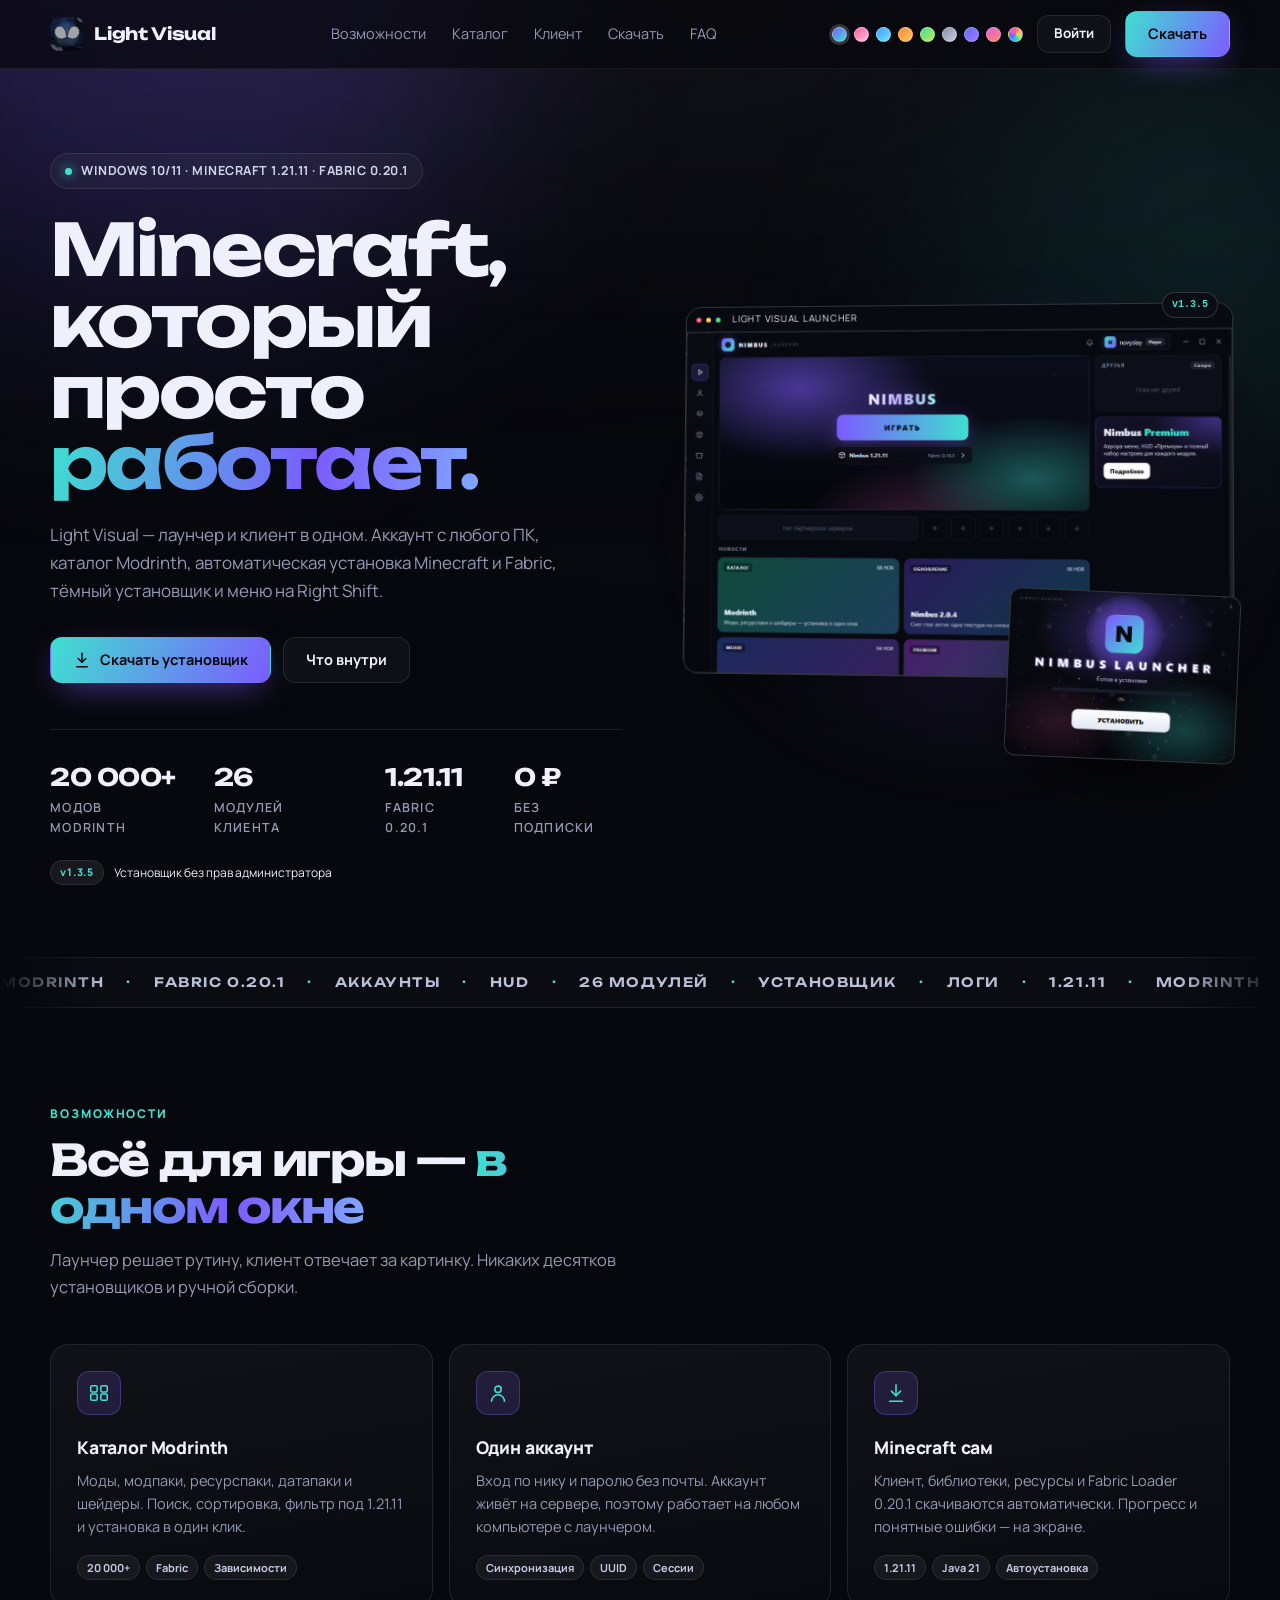
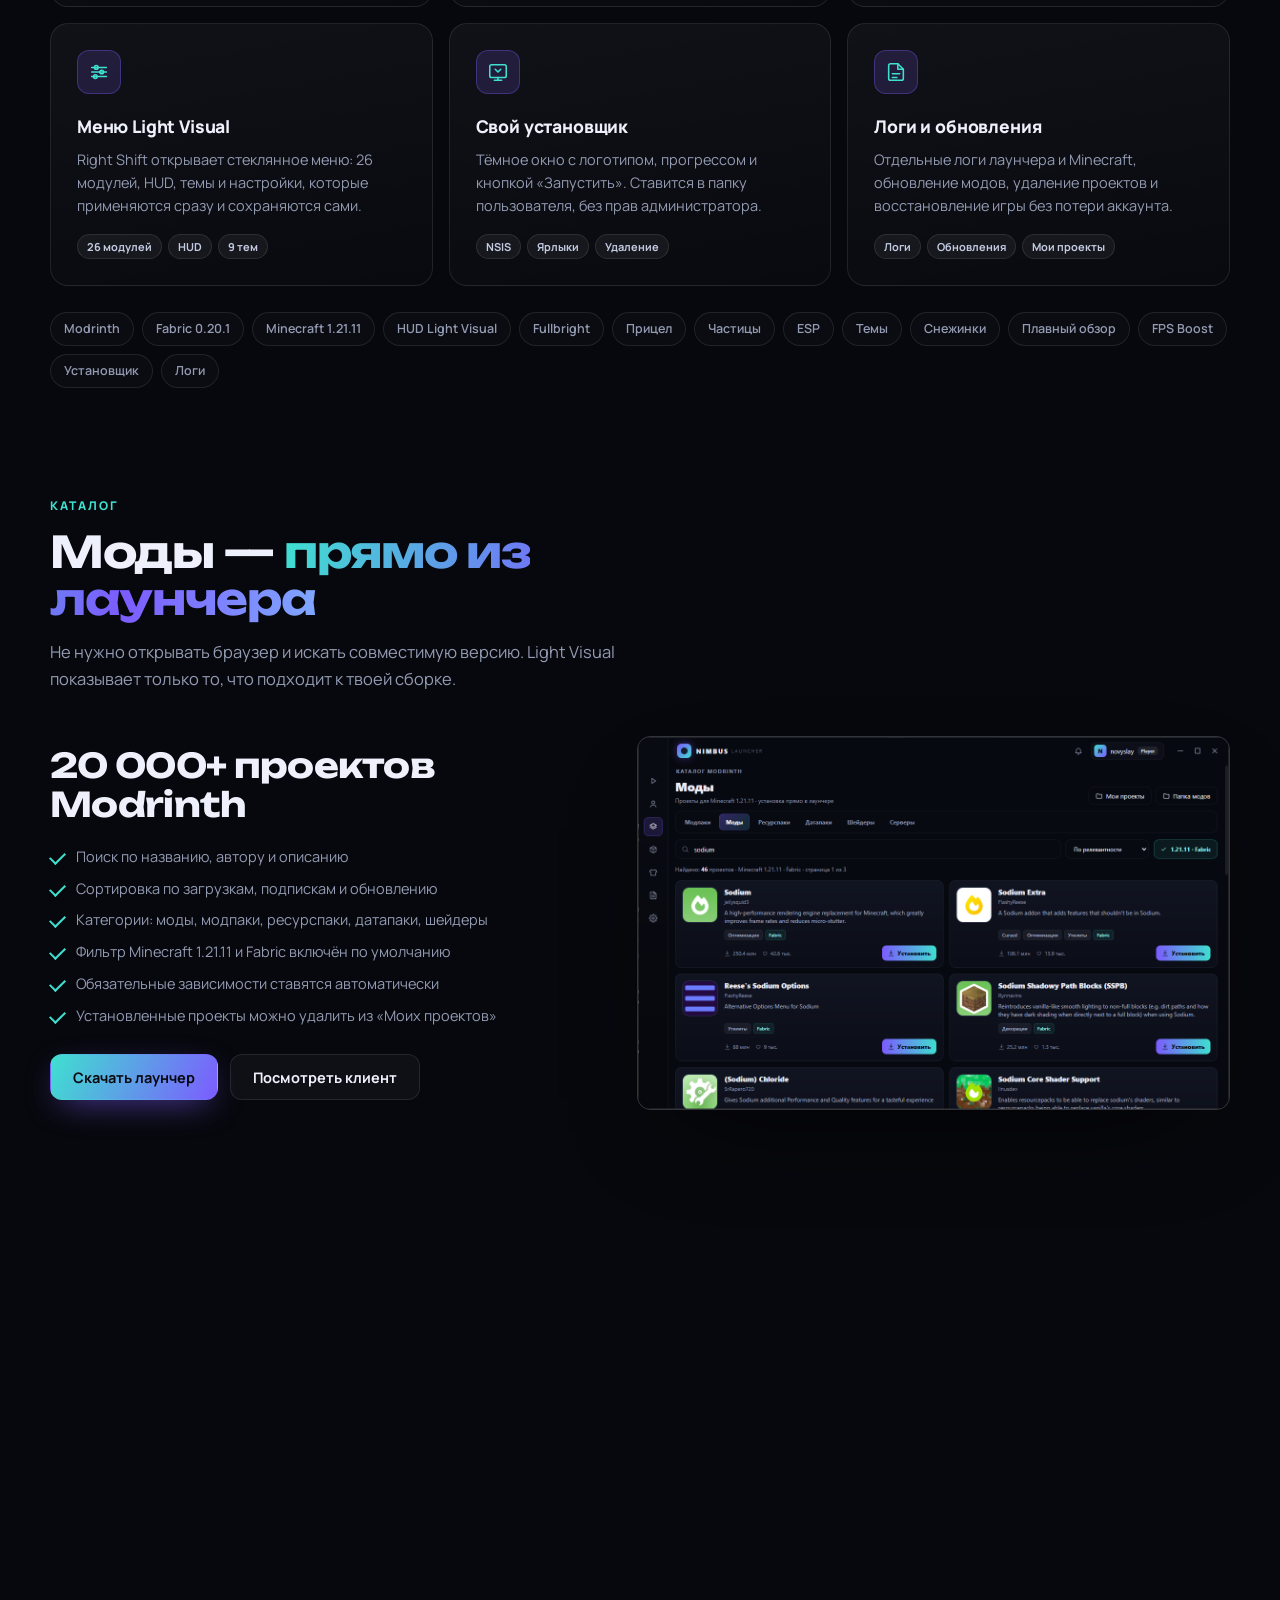
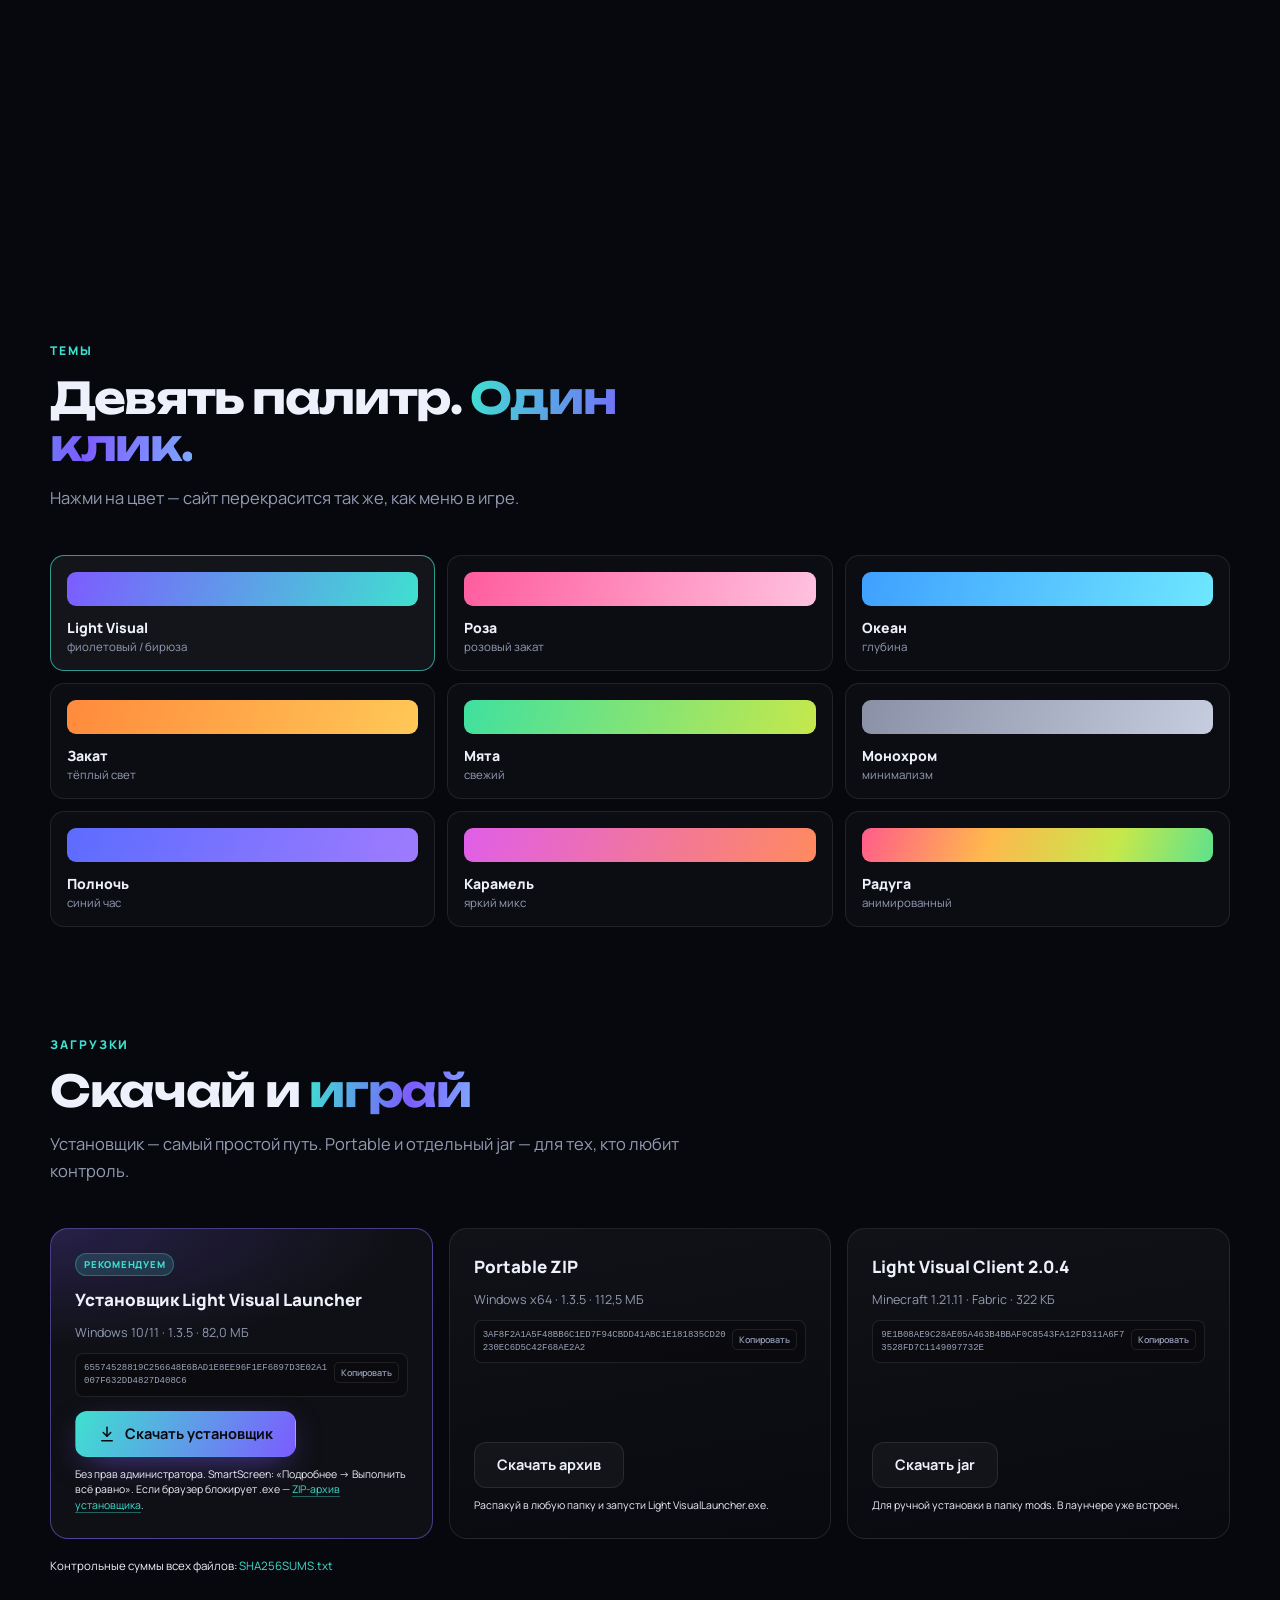
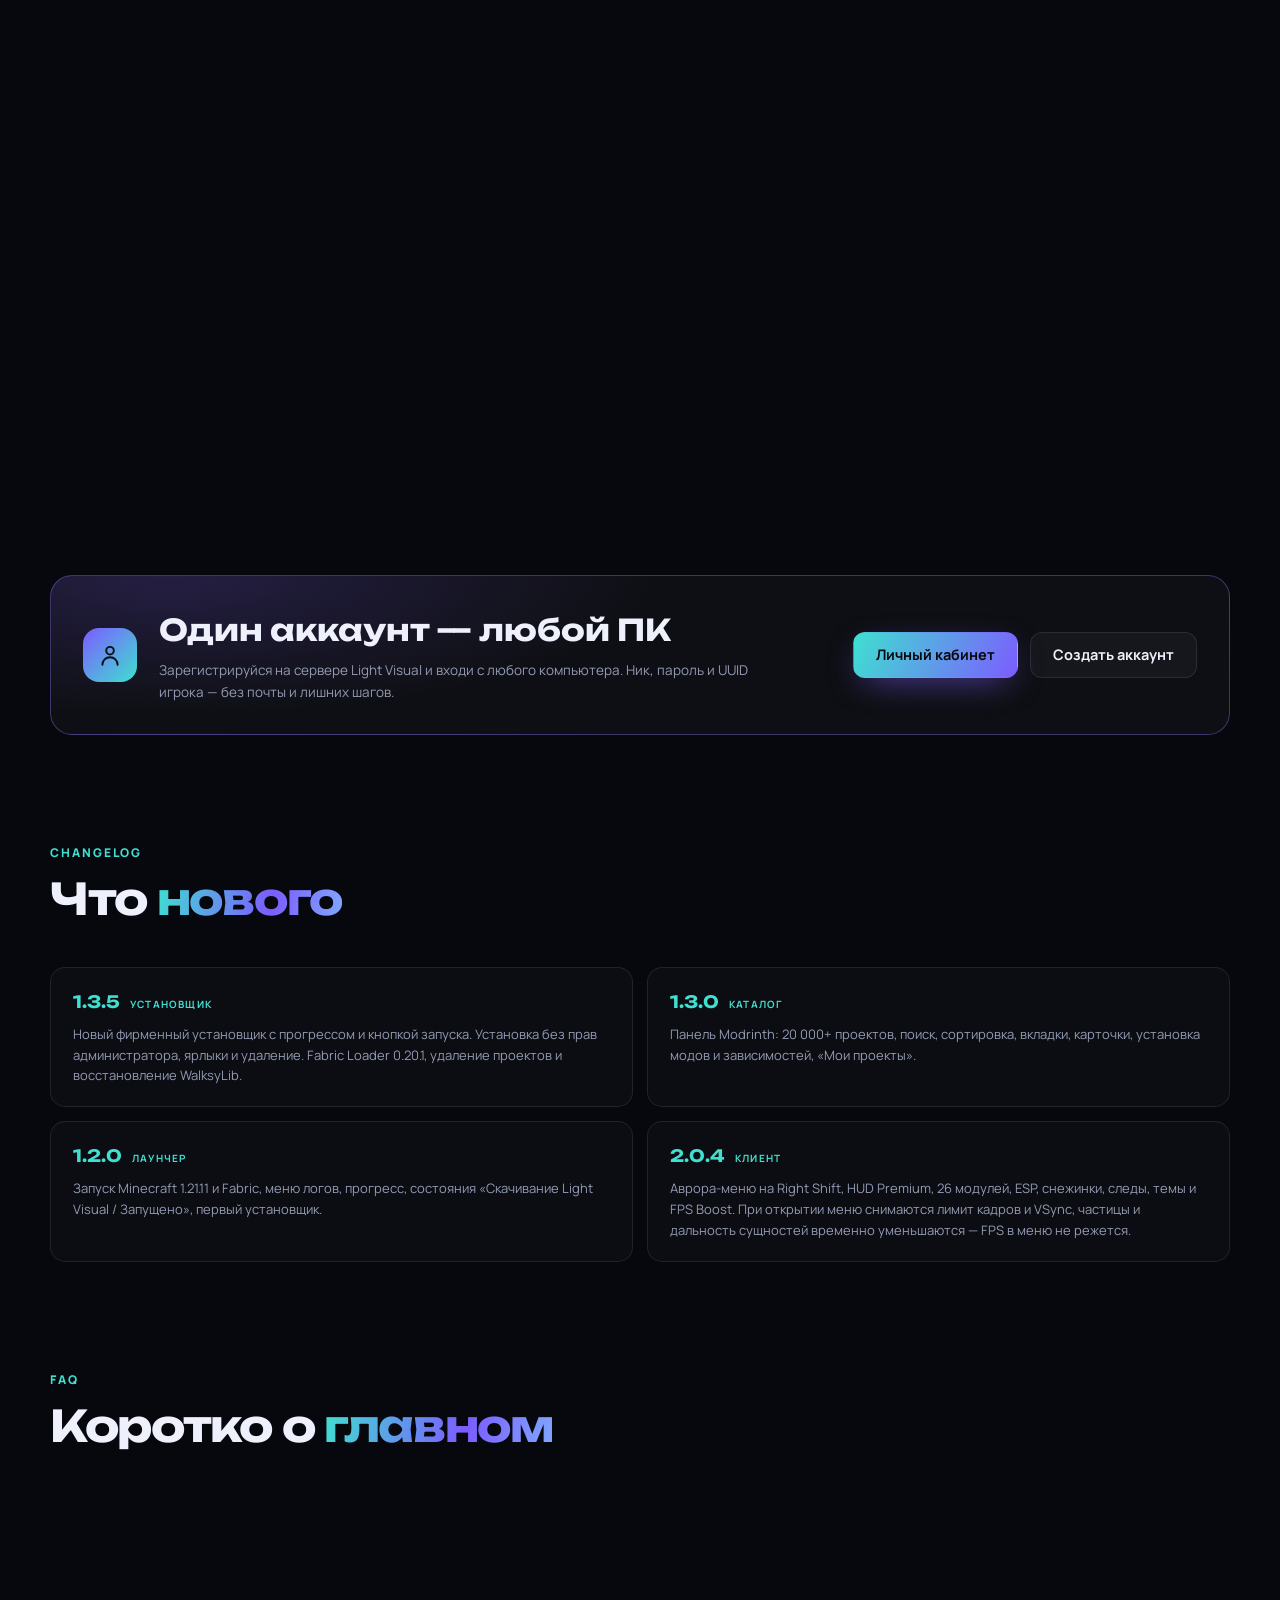
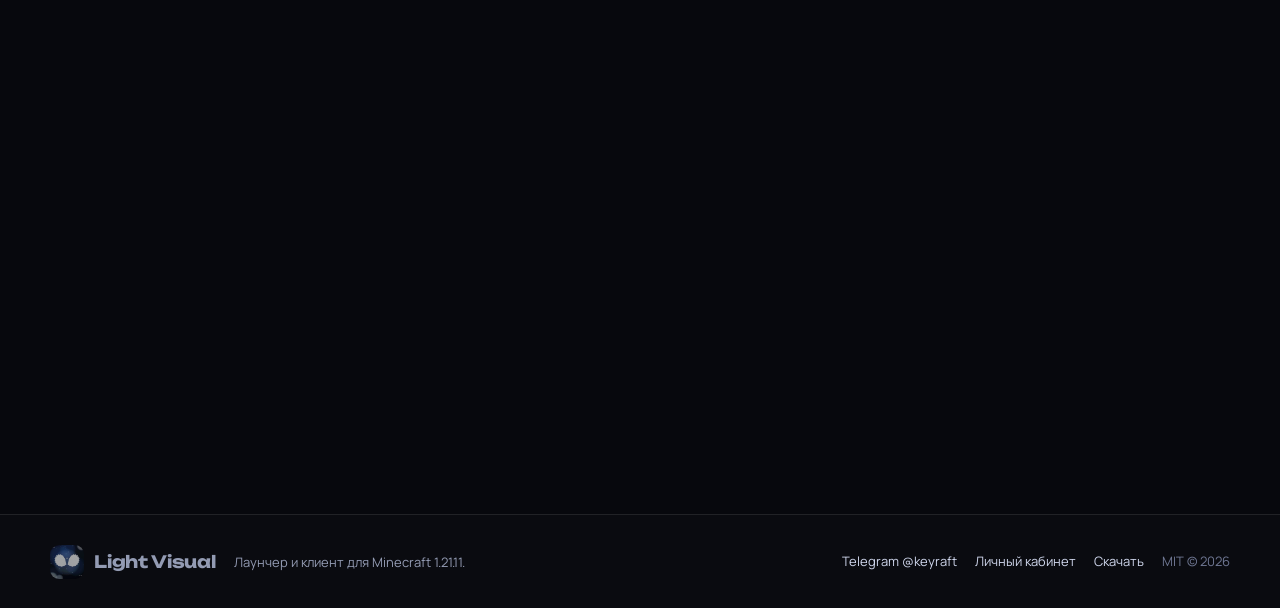
==== commit 7f63951a: "Release launcher 1.3.5 with keystrokes" ====
--- a/index.html
+++ b/index.html
@@ -58,7 +58,7 @@
       <h1>Minecraft,<br>который просто<br><span class="grad">работает.</span></h1>
       <p class="lead">Light Visual — лаунчер и клиент в одном. Аккаунт с любого ПК, каталог Modrinth, автоматическая установка Minecraft и Fabric, тёмный установщик и меню на Right Shift.</p>
       <div class="hero-cta">
-        <a class="btn btn-primary" href="https://github.com/davidovairinamatt-lgtm/nimbus-site/releases/download/v1.3.4/LightVisualLauncher-Setup-1.3.4.exe">
+        <a class="btn btn-primary" href="https://github.com/davidovairinamatt-lgtm/nimbus-site/releases/download/v1.3.5/LightVisualLauncher-Setup-1.3.5.exe">
           <svg width="18" height="18" viewBox="0 0 24 24" fill="none" stroke="currentColor" stroke-width="2" stroke-linecap="round" stroke-linejoin="round"><path d="M12 3v12"/><path d="m7 10 5 5 5-5"/><path d="M5 21h14"/></svg>
           Скачать установщик
         </a>
@@ -71,7 +71,7 @@
         <div><dt>0 ₽</dt><dd>без подписки</dd></div>
       </dl>
       <div class="hero-note">
-        <span class="pill">v1.3.4</span>
+        <span class="pill">v1.3.5</span>
         <span>Установщик без прав администратора</span>
       </div>
     </div>
@@ -85,7 +85,7 @@
       <div class="shot shot-mini">
         <img src="assets/installer.png" alt="Установщик Light Visual" loading="lazy">
       </div>
-      <span class="hero-version">v1.3.4</span>
+      <span class="hero-version">v1.3.5</span>
     </div>
   </section>
 
@@ -273,23 +273,23 @@
       <article class="download-card featured reveal">
         <span class="dl-badge">Рекомендуем</span>
         <h3>Установщик Light Visual Launcher</h3>
-        <p>Windows 10/11 · 1.3.4 · 82,0 МБ</p>
+        <p>Windows 10/11 · 1.3.5 · 82,0 МБ</p>
         <div class="hash-line"><code>65574528819C256648E6BAD1E8EE96F1EF6897D3E02A1007F632DD4827D408C6</code><button class="copy-btn" type="button" data-copy="65574528819C256648E6BAD1E8EE96F1EF6897D3E02A1007F632DD4827D408C6" aria-label="Скопировать SHA256">Копировать</button></div>
         <div class="dl-actions">
-          <a class="btn btn-primary" href="https://github.com/davidovairinamatt-lgtm/nimbus-site/releases/download/v1.3.4/LightVisualLauncher-Setup-1.3.4.exe">
+          <a class="btn btn-primary" href="https://github.com/davidovairinamatt-lgtm/nimbus-site/releases/download/v1.3.5/LightVisualLauncher-Setup-1.3.5.exe">
             <svg width="18" height="18" viewBox="0 0 24 24" fill="none" stroke="currentColor" stroke-width="2" stroke-linecap="round" stroke-linejoin="round"><path d="M12 3v12"/><path d="m7 10 5 5 5-5"/><path d="M5 21h14"/></svg>
             Скачать установщик
           </a>
         </div>
-        <small>Без прав администратора. SmartScreen: «Подробнее → Выполнить всё равно». Если браузер блокирует .exe — <a href="https://github.com/davidovairinamatt-lgtm/nimbus-site/releases/download/v1.3.4/LightVisualLauncher-Setup-1.3.4.zip">ZIP-архив установщика</a>.</small>
+        <small>Без прав администратора. SmartScreen: «Подробнее → Выполнить всё равно». Если браузер блокирует .exe — <a href="https://github.com/davidovairinamatt-lgtm/nimbus-site/releases/download/v1.3.5/LightVisualLauncher-Setup-1.3.5.zip">ZIP-архив установщика</a>.</small>
       </article>
 
       <article class="download-card reveal">
         <h3>Portable ZIP</h3>
-        <p>Windows x64 · 1.3.4 · 112,5 МБ</p>
+        <p>Windows x64 · 1.3.5 · 112,5 МБ</p>
         <div class="hash-line"><code>3AF8F2A1A5F48BB6C1ED7F94CBDD41ABC1E181835CD20230EC6D5C42F68AE2A2</code><button class="copy-btn" type="button" data-copy="3AF8F2A1A5F48BB6C1ED7F94CBDD41ABC1E181835CD20230EC6D5C42F68AE2A2" aria-label="Скопировать SHA256">Копировать</button></div>
         <div class="dl-actions">
-          <a class="btn btn-ghost" href="https://github.com/davidovairinamatt-lgtm/nimbus-site/releases/download/v1.3.4/LightVisualLauncher-1.3.4-win32-x64.zip">Скачать архив</a>
+          <a class="btn btn-ghost" href="https://github.com/davidovairinamatt-lgtm/nimbus-site/releases/download/v1.3.5/LightVisualLauncher-1.3.5-win32-x64.zip">Скачать архив</a>
         </div>
         <small>Распакуй в любую папку и запусти Light VisualLauncher.exe.</small>
       </article>
@@ -316,7 +316,7 @@
       <div class="step reveal">
         <span class="num">01</span>
         <h3>Скачай установщик</h3>
-        <p>Загрузи <code>LightVisualLauncher-Setup-1.3.4.exe</code>. Права администратора не нужны.</p>
+        <p>Загрузи <code>LightVisualLauncher-Setup-1.3.5.exe</code>. Права администратора не нужны.</p>
       </div>
       <div class="step reveal">
         <span class="num">02</span>
@@ -361,7 +361,7 @@
     </div>
     <div class="changelog">
       <article class="release reveal">
-        <div class="release-tag">1.3.4 <span>установщик</span></div>
+        <div class="release-tag">1.3.5 <span>установщик</span></div>
         <p>Новый фирменный установщик с прогрессом и кнопкой запуска. Установка без прав администратора, ярлыки и удаление. Fabric Loader 0.20.1, удаление проектов и восстановление WalksyLib.</p>
       </article>
       <article class="release reveal">
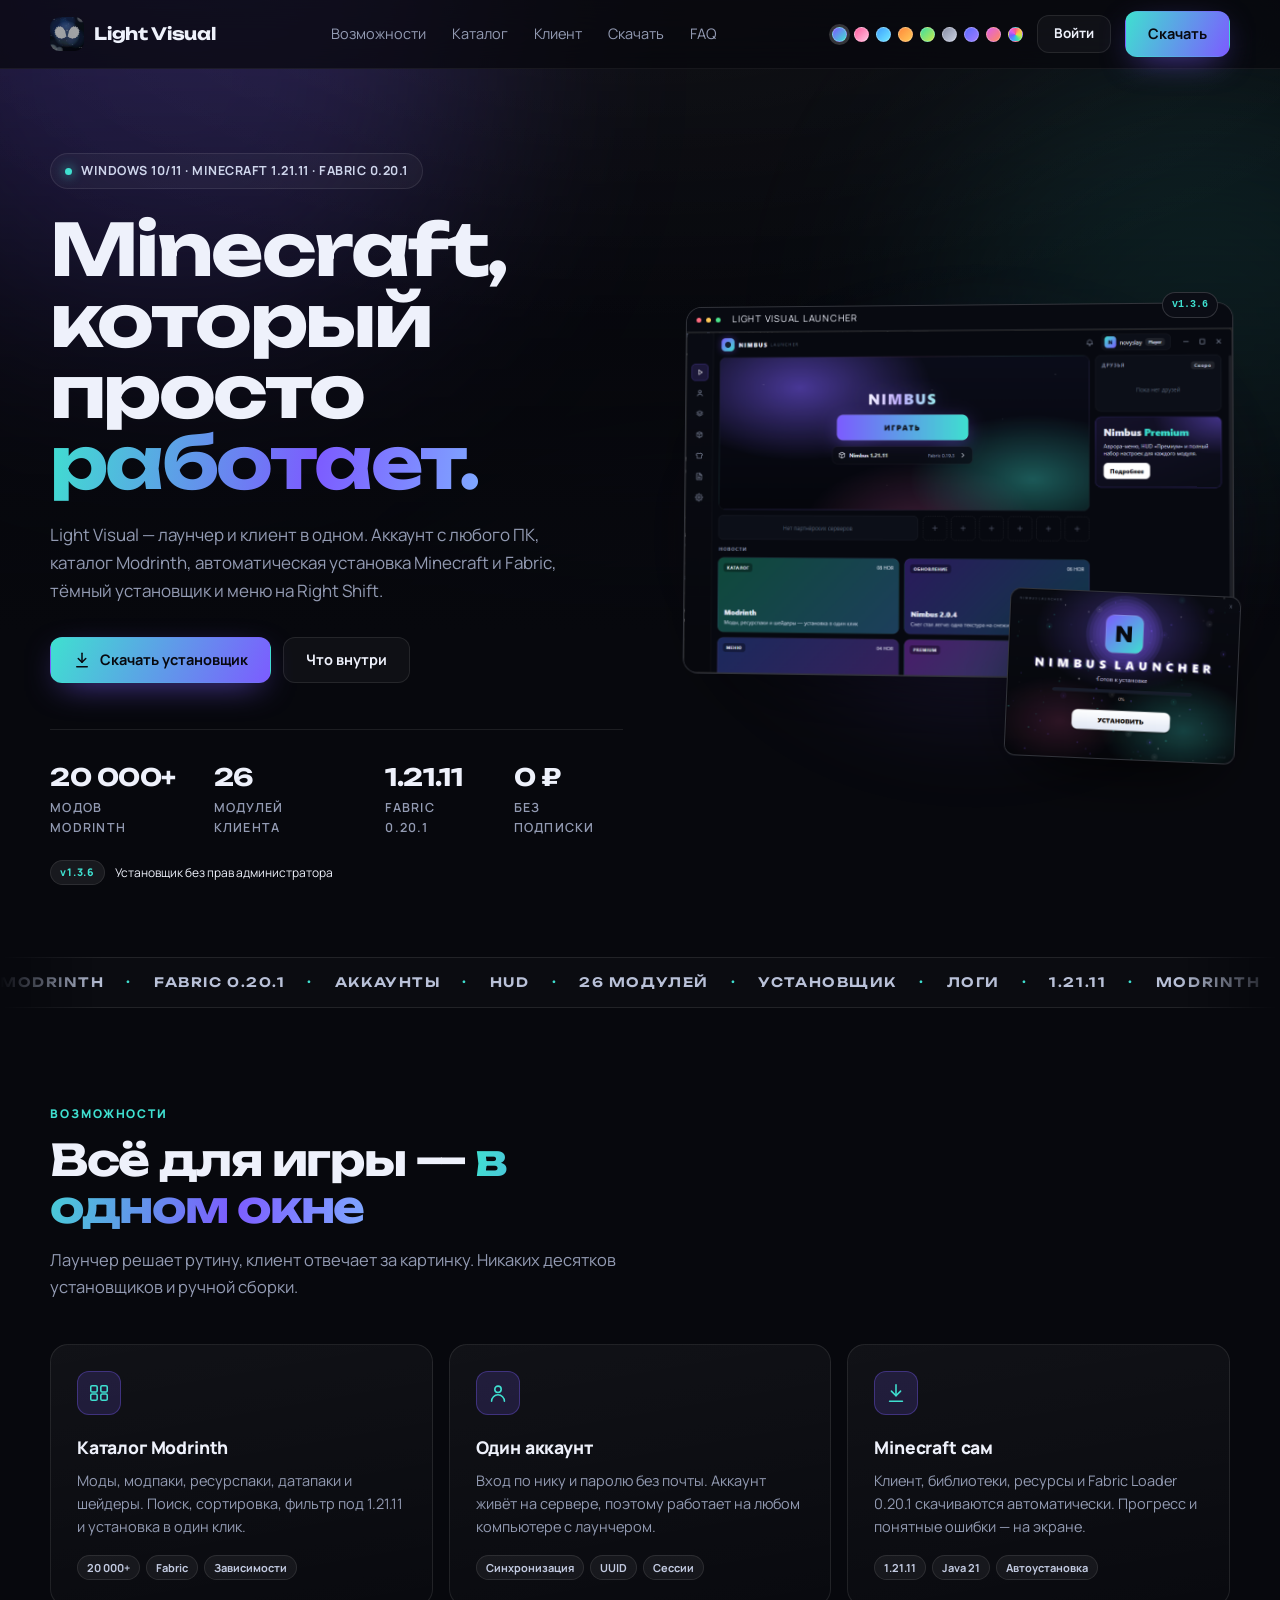
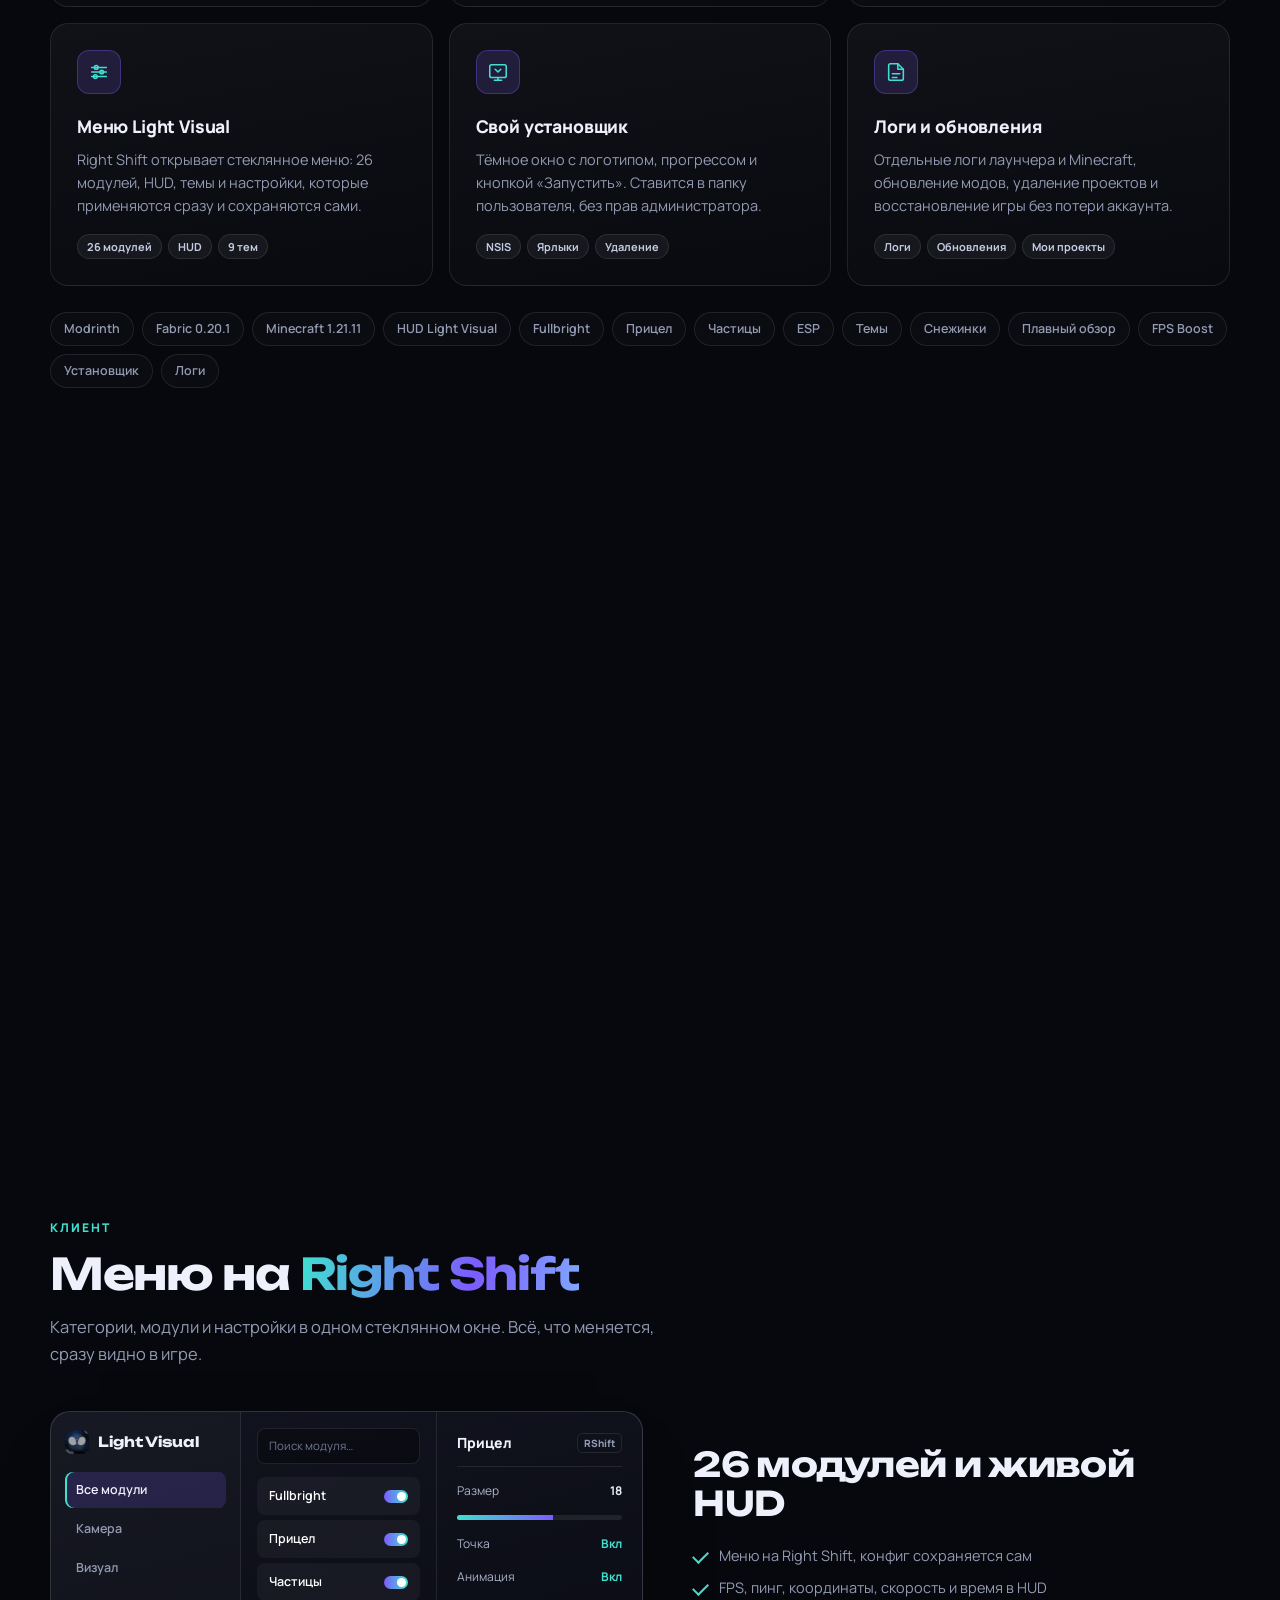
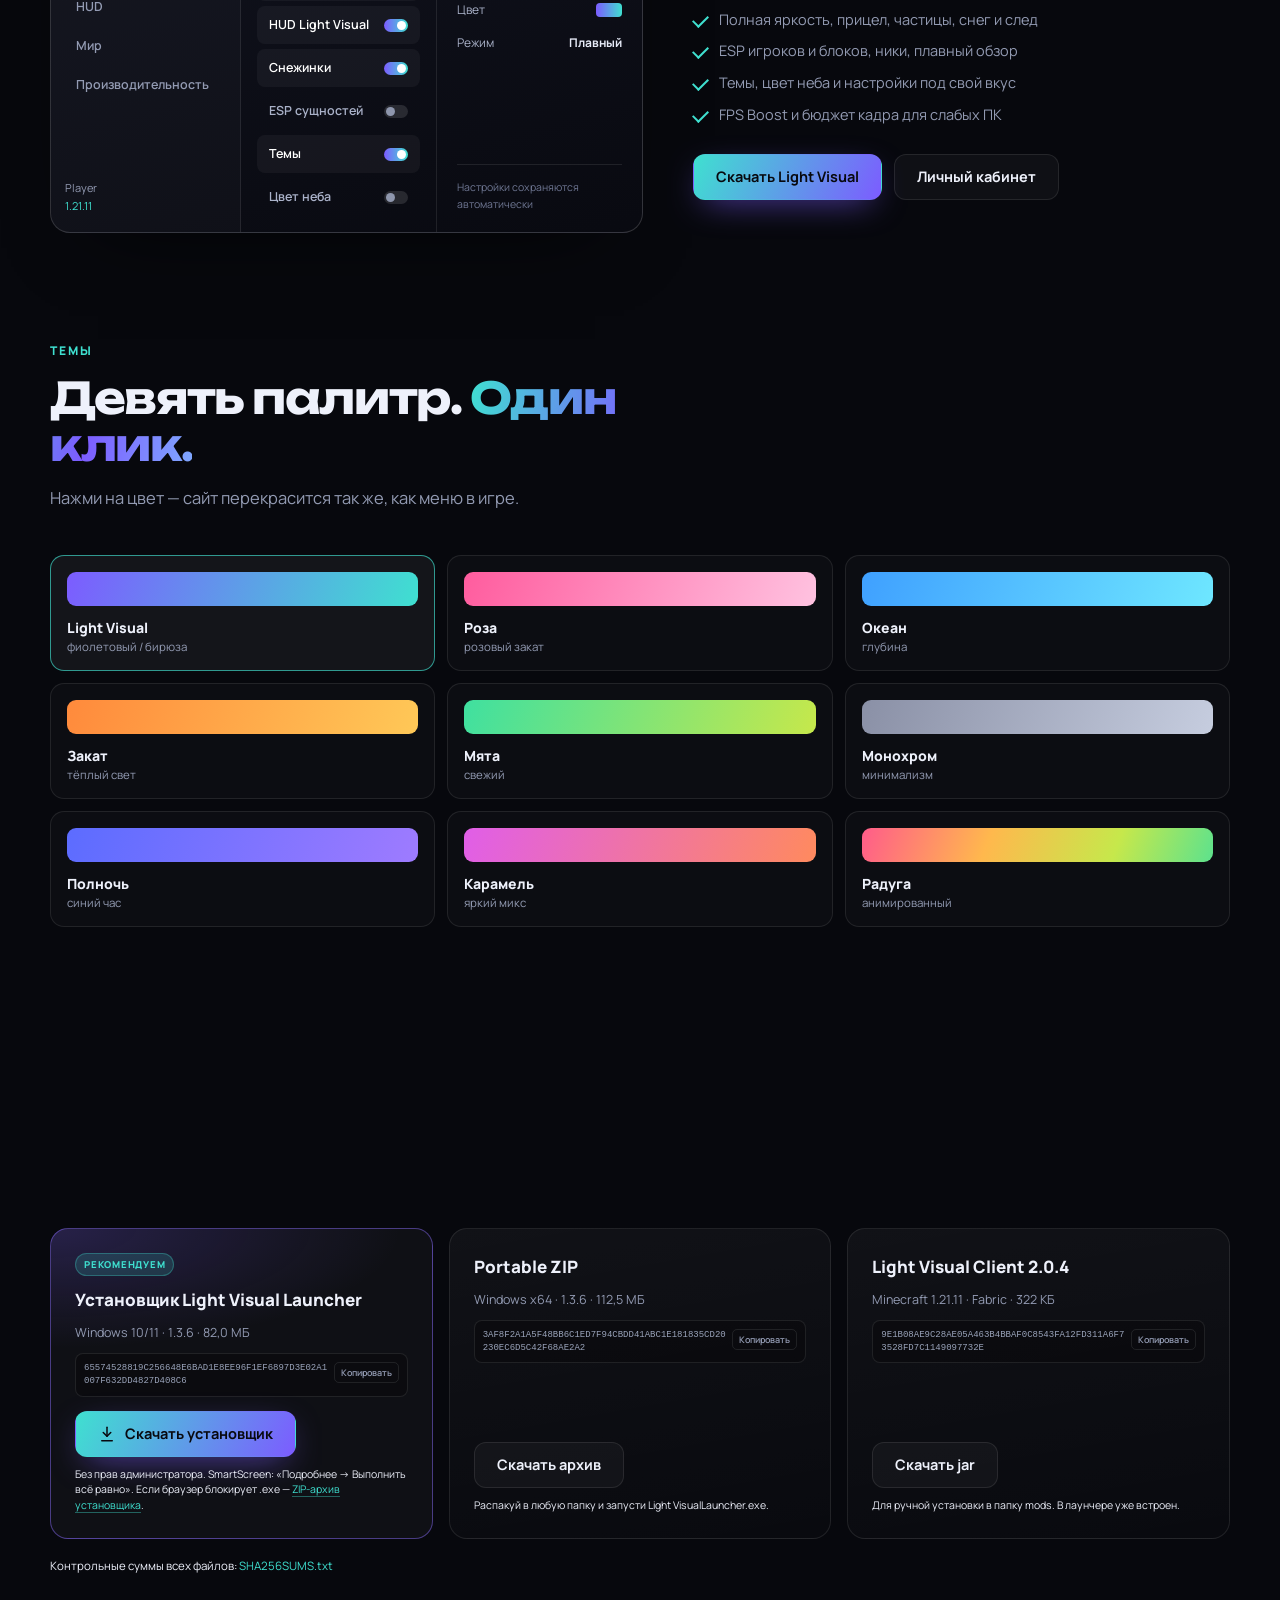
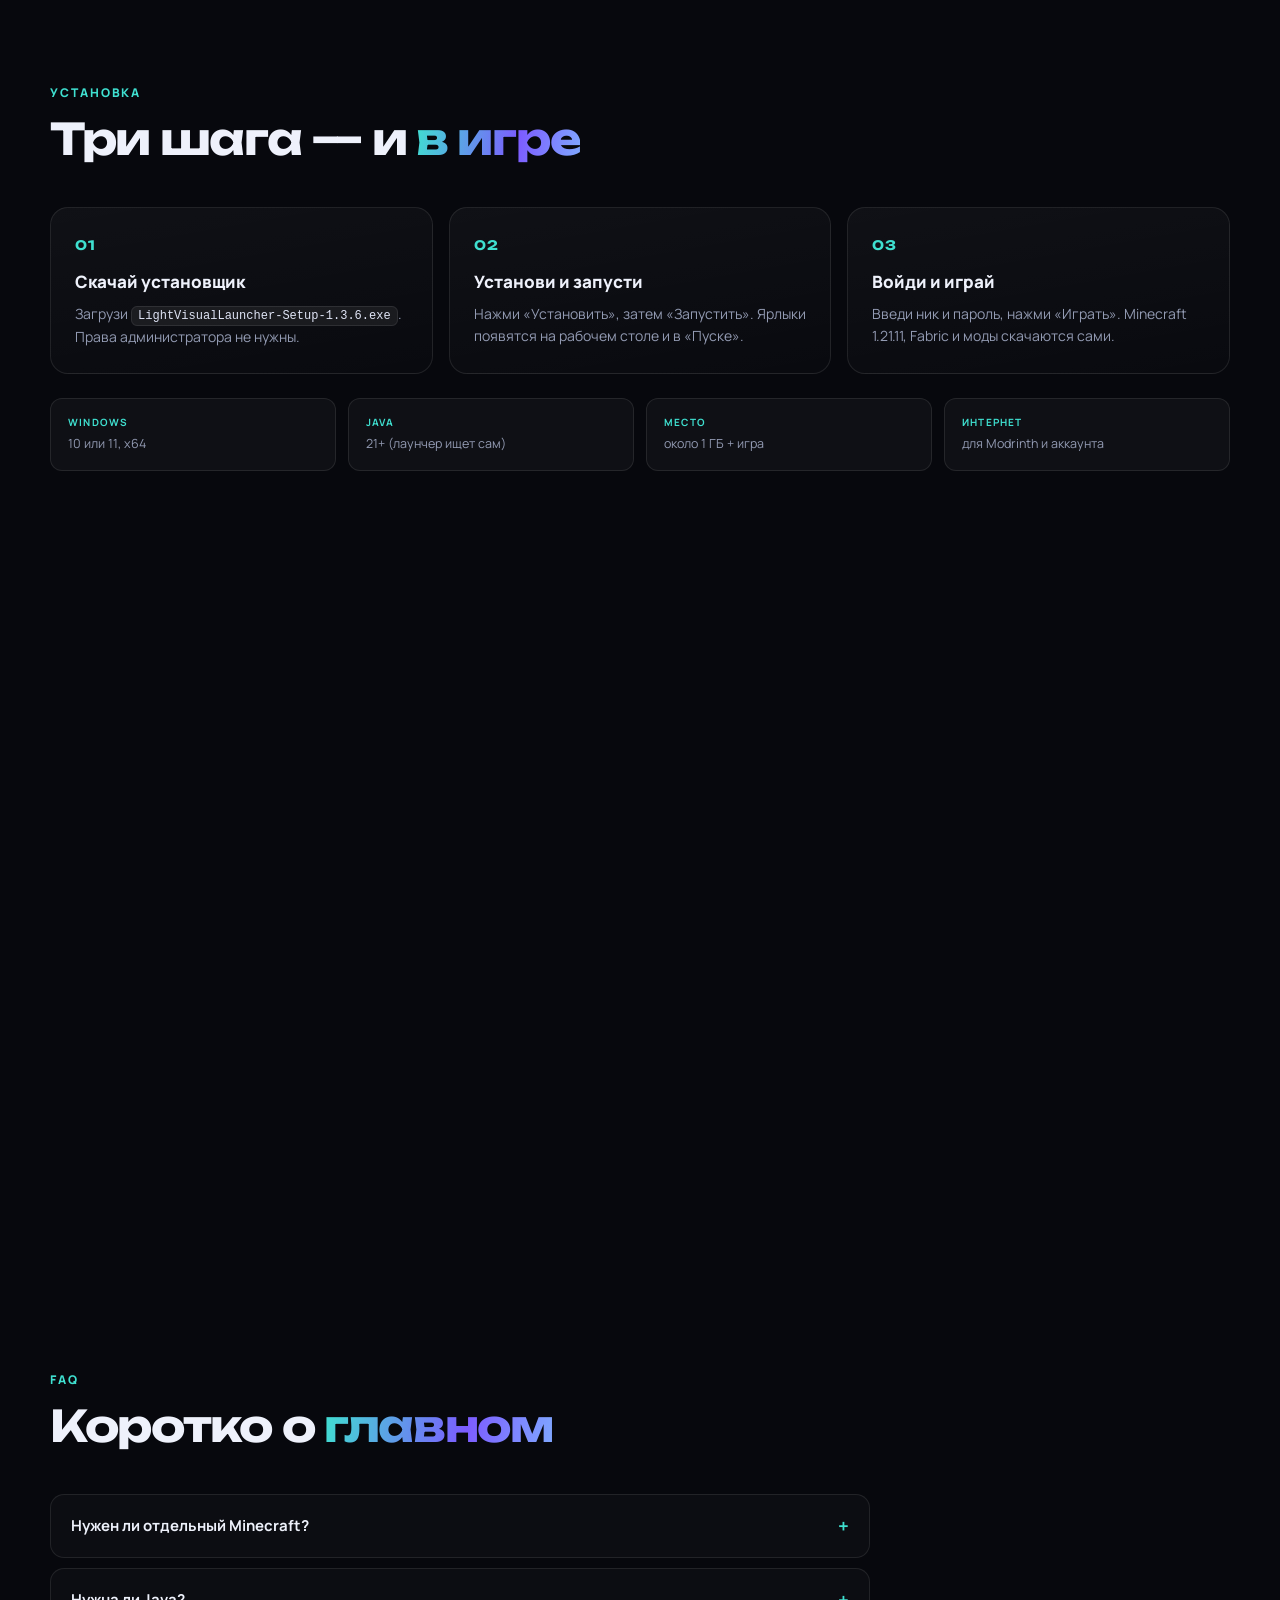
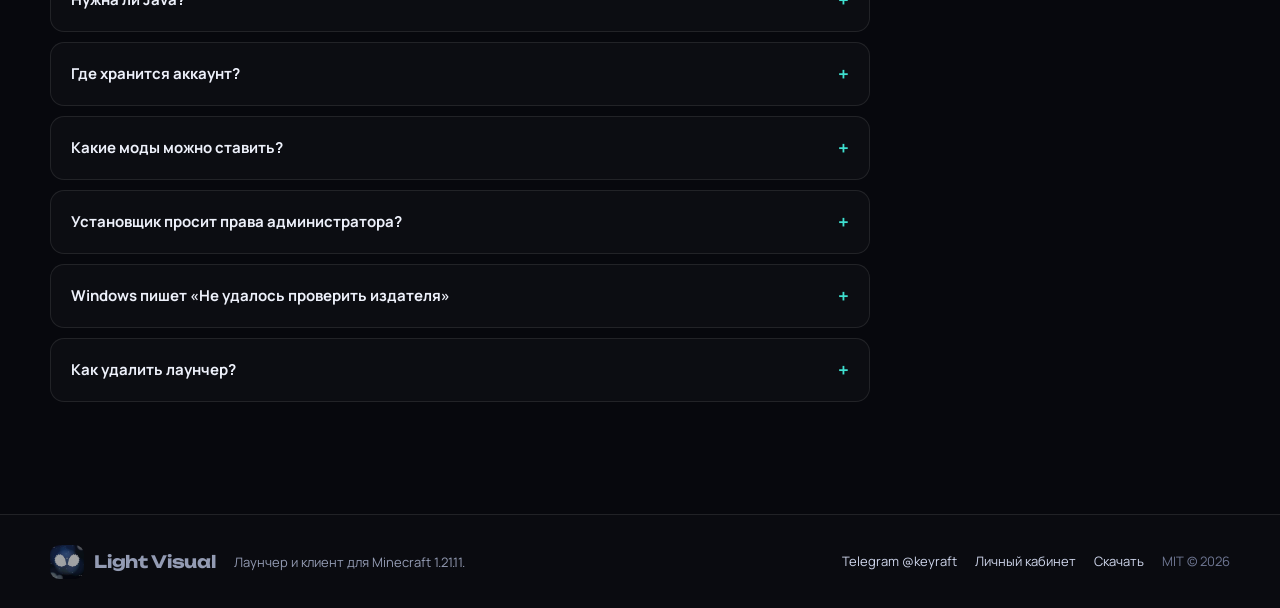
==== commit 44fe13fc: "Release Target ESP 1.3.6" ====
--- a/index.html
+++ b/index.html
@@ -58,7 +58,7 @@
       <h1>Minecraft,<br>который просто<br><span class="grad">работает.</span></h1>
       <p class="lead">Light Visual — лаунчер и клиент в одном. Аккаунт с любого ПК, каталог Modrinth, автоматическая установка Minecraft и Fabric, тёмный установщик и меню на Right Shift.</p>
       <div class="hero-cta">
-        <a class="btn btn-primary" href="https://github.com/davidovairinamatt-lgtm/nimbus-site/releases/download/v1.3.5/LightVisualLauncher-Setup-1.3.5.exe">
+        <a class="btn btn-primary" href="https://github.com/davidovairinamatt-lgtm/nimbus-site/releases/download/v1.3.6/LightVisualLauncher-Setup-1.3.6.exe">
           <svg width="18" height="18" viewBox="0 0 24 24" fill="none" stroke="currentColor" stroke-width="2" stroke-linecap="round" stroke-linejoin="round"><path d="M12 3v12"/><path d="m7 10 5 5 5-5"/><path d="M5 21h14"/></svg>
           Скачать установщик
         </a>
@@ -71,7 +71,7 @@
         <div><dt>0 ₽</dt><dd>без подписки</dd></div>
       </dl>
       <div class="hero-note">
-        <span class="pill">v1.3.5</span>
+        <span class="pill">v1.3.6</span>
         <span>Установщик без прав администратора</span>
       </div>
     </div>
@@ -85,7 +85,7 @@
       <div class="shot shot-mini">
         <img src="assets/installer.png" alt="Установщик Light Visual" loading="lazy">
       </div>
-      <span class="hero-version">v1.3.5</span>
+      <span class="hero-version">v1.3.6</span>
     </div>
   </section>
 
@@ -273,23 +273,23 @@
       <article class="download-card featured reveal">
         <span class="dl-badge">Рекомендуем</span>
         <h3>Установщик Light Visual Launcher</h3>
-        <p>Windows 10/11 · 1.3.5 · 82,0 МБ</p>
+        <p>Windows 10/11 · 1.3.6 · 82,0 МБ</p>
         <div class="hash-line"><code>65574528819C256648E6BAD1E8EE96F1EF6897D3E02A1007F632DD4827D408C6</code><button class="copy-btn" type="button" data-copy="65574528819C256648E6BAD1E8EE96F1EF6897D3E02A1007F632DD4827D408C6" aria-label="Скопировать SHA256">Копировать</button></div>
         <div class="dl-actions">
-          <a class="btn btn-primary" href="https://github.com/davidovairinamatt-lgtm/nimbus-site/releases/download/v1.3.5/LightVisualLauncher-Setup-1.3.5.exe">
+          <a class="btn btn-primary" href="https://github.com/davidovairinamatt-lgtm/nimbus-site/releases/download/v1.3.6/LightVisualLauncher-Setup-1.3.6.exe">
             <svg width="18" height="18" viewBox="0 0 24 24" fill="none" stroke="currentColor" stroke-width="2" stroke-linecap="round" stroke-linejoin="round"><path d="M12 3v12"/><path d="m7 10 5 5 5-5"/><path d="M5 21h14"/></svg>
             Скачать установщик
           </a>
         </div>
-        <small>Без прав администратора. SmartScreen: «Подробнее → Выполнить всё равно». Если браузер блокирует .exe — <a href="https://github.com/davidovairinamatt-lgtm/nimbus-site/releases/download/v1.3.5/LightVisualLauncher-Setup-1.3.5.zip">ZIP-архив установщика</a>.</small>
+        <small>Без прав администратора. SmartScreen: «Подробнее → Выполнить всё равно». Если браузер блокирует .exe — <a href="https://github.com/davidovairinamatt-lgtm/nimbus-site/releases/download/v1.3.6/LightVisualLauncher-Setup-1.3.6.zip">ZIP-архив установщика</a>.</small>
       </article>
 
       <article class="download-card reveal">
         <h3>Portable ZIP</h3>
-        <p>Windows x64 · 1.3.5 · 112,5 МБ</p>
+        <p>Windows x64 · 1.3.6 · 112,5 МБ</p>
         <div class="hash-line"><code>3AF8F2A1A5F48BB6C1ED7F94CBDD41ABC1E181835CD20230EC6D5C42F68AE2A2</code><button class="copy-btn" type="button" data-copy="3AF8F2A1A5F48BB6C1ED7F94CBDD41ABC1E181835CD20230EC6D5C42F68AE2A2" aria-label="Скопировать SHA256">Копировать</button></div>
         <div class="dl-actions">
-          <a class="btn btn-ghost" href="https://github.com/davidovairinamatt-lgtm/nimbus-site/releases/download/v1.3.5/LightVisualLauncher-1.3.5-win32-x64.zip">Скачать архив</a>
+          <a class="btn btn-ghost" href="https://github.com/davidovairinamatt-lgtm/nimbus-site/releases/download/v1.3.6/LightVisualLauncher-1.3.6-win32-x64.zip">Скачать архив</a>
         </div>
         <small>Распакуй в любую папку и запусти Light VisualLauncher.exe.</small>
       </article>
@@ -316,7 +316,7 @@
       <div class="step reveal">
         <span class="num">01</span>
         <h3>Скачай установщик</h3>
-        <p>Загрузи <code>LightVisualLauncher-Setup-1.3.5.exe</code>. Права администратора не нужны.</p>
+        <p>Загрузи <code>LightVisualLauncher-Setup-1.3.6.exe</code>. Права администратора не нужны.</p>
       </div>
       <div class="step reveal">
         <span class="num">02</span>
@@ -361,7 +361,7 @@
     </div>
     <div class="changelog">
       <article class="release reveal">
-        <div class="release-tag">1.3.5 <span>установщик</span></div>
+        <div class="release-tag">1.3.6 <span>установщик</span></div>
         <p>Новый фирменный установщик с прогрессом и кнопкой запуска. Установка без прав администратора, ярлыки и удаление. Fabric Loader 0.20.1, удаление проектов и восстановление WalksyLib.</p>
       </article>
       <article class="release reveal">
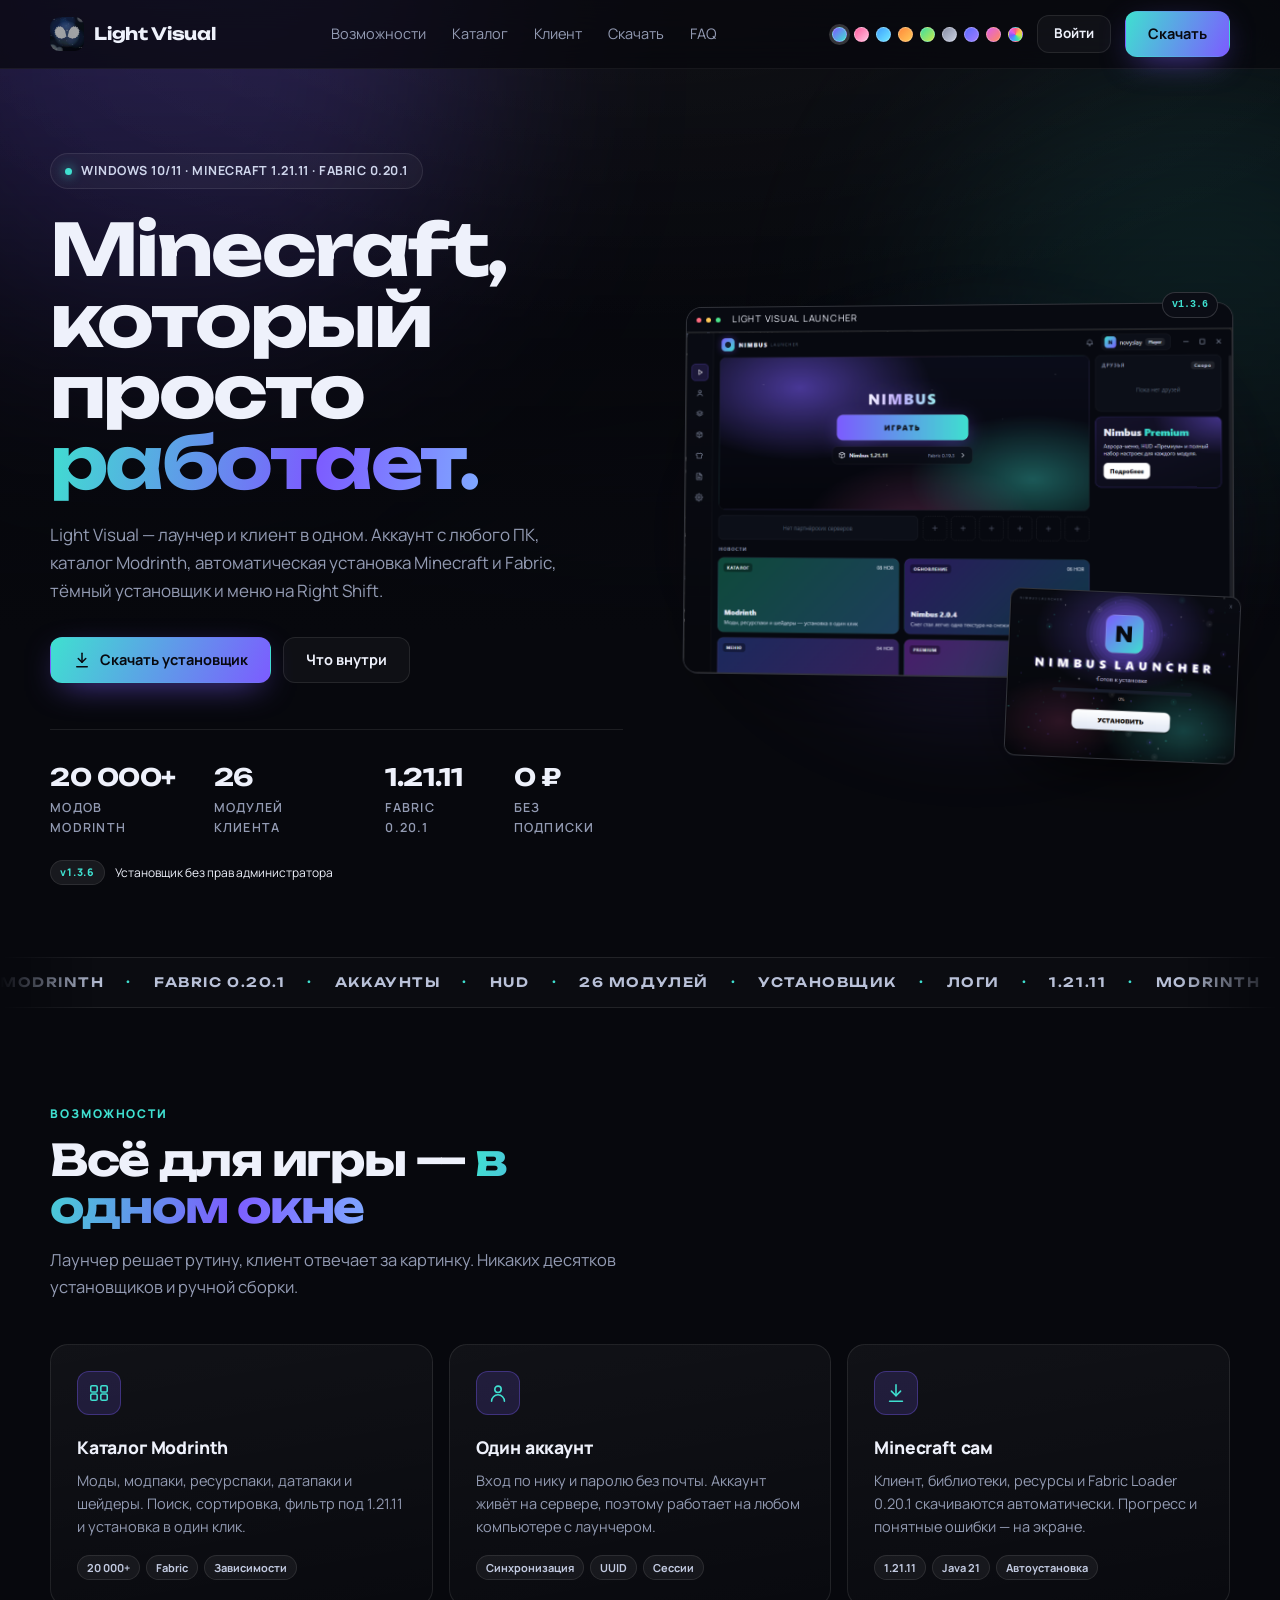
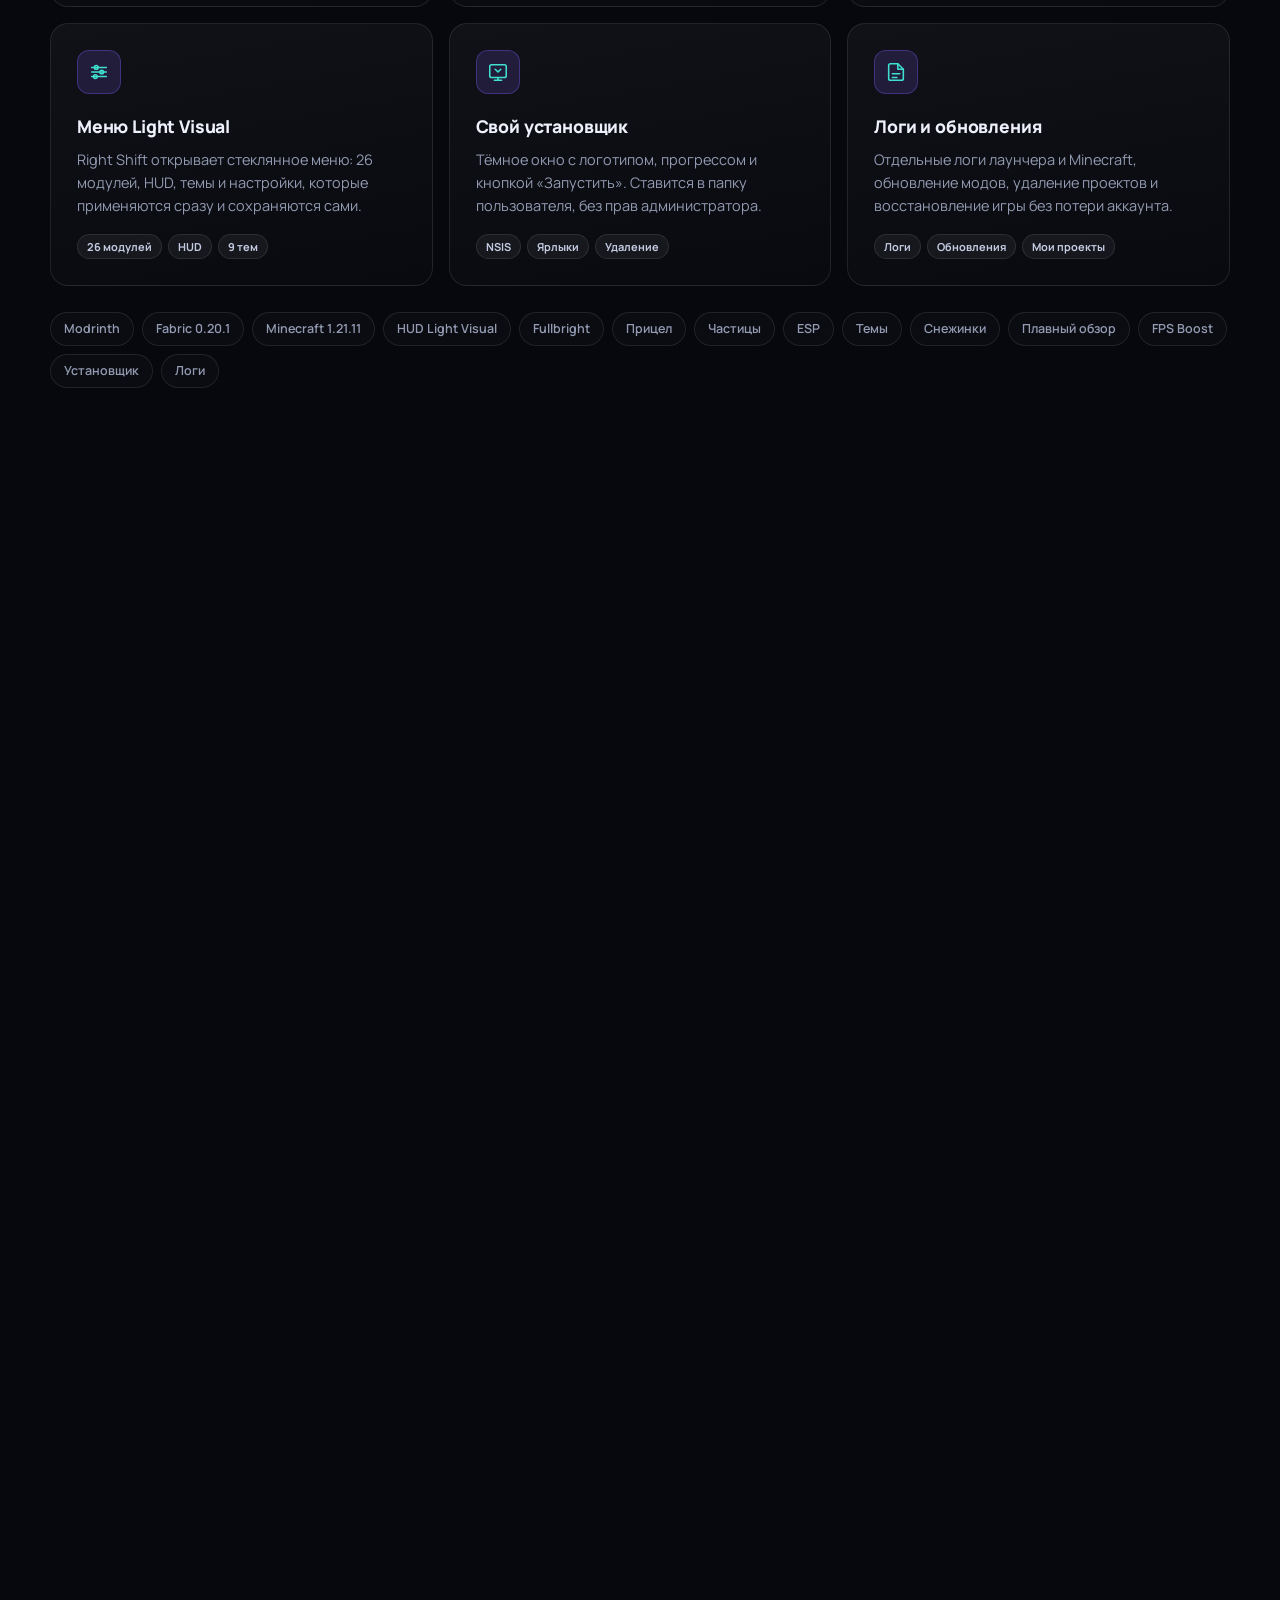
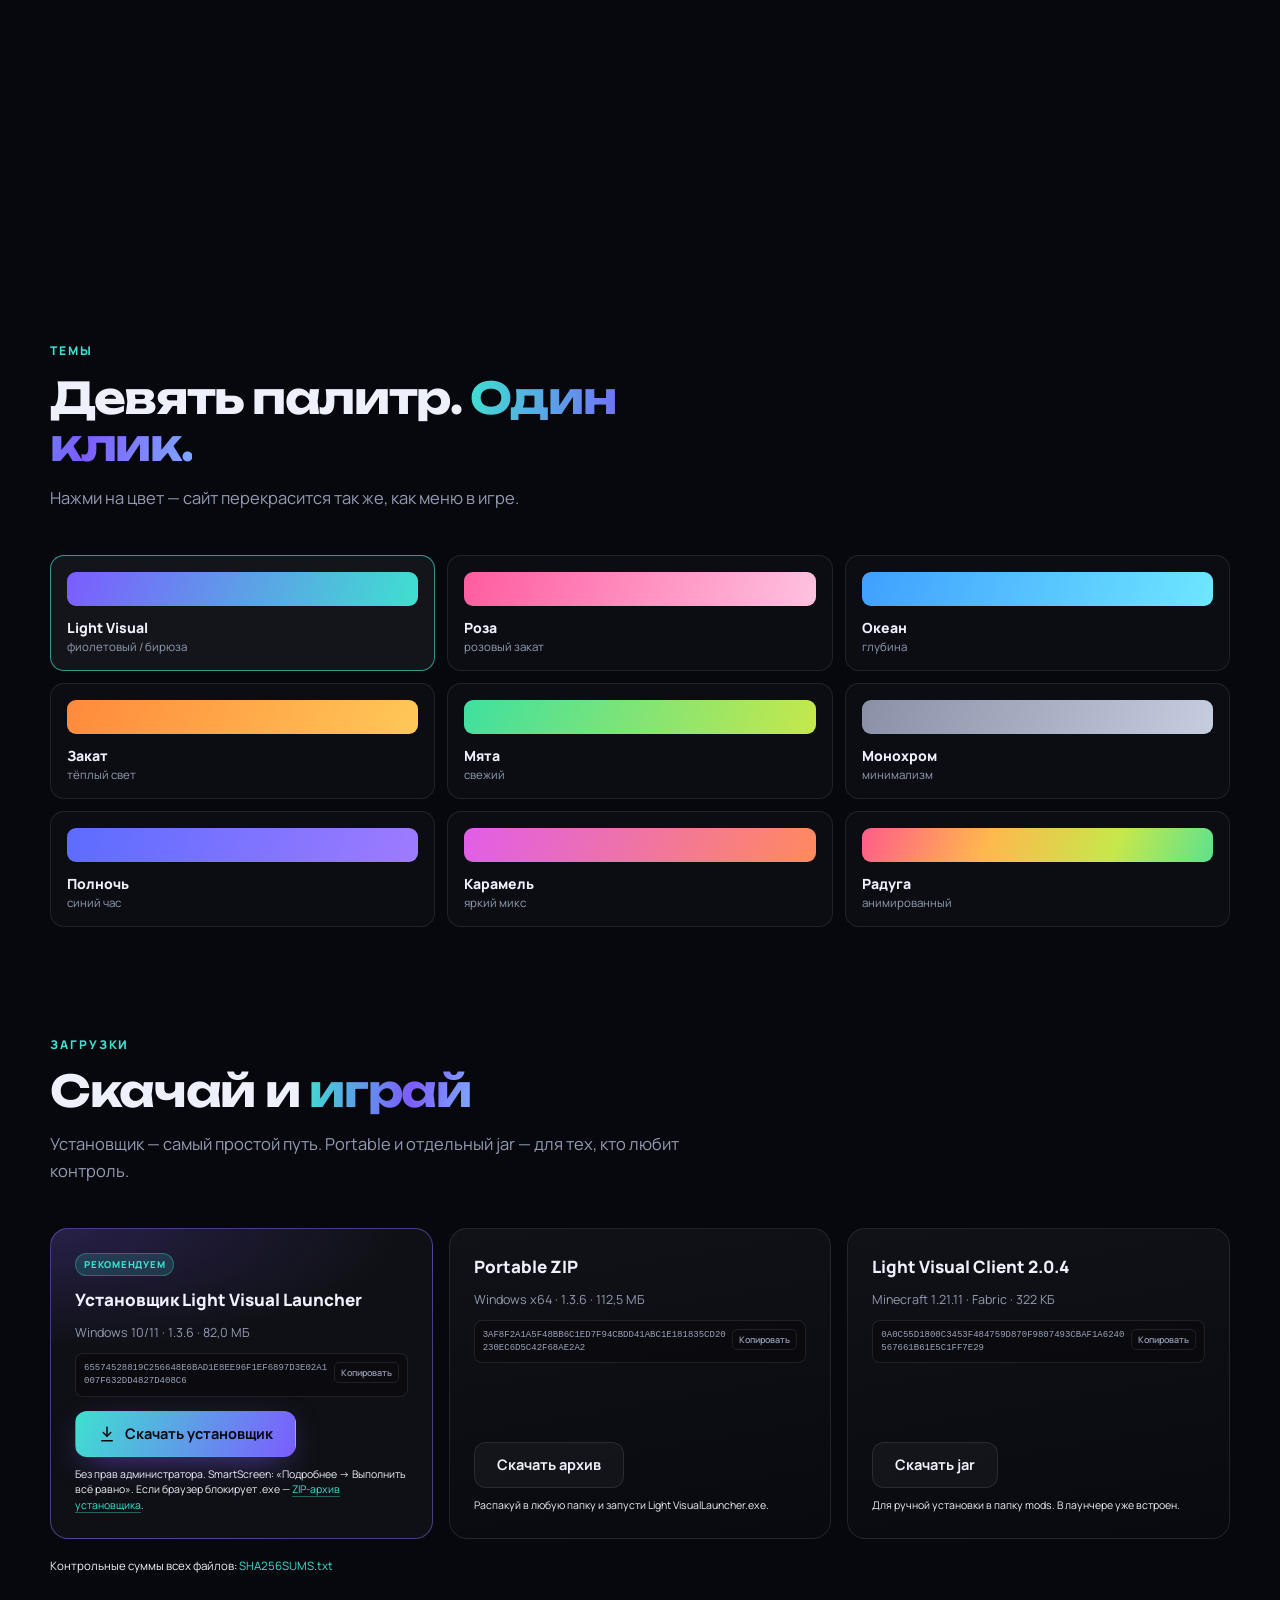
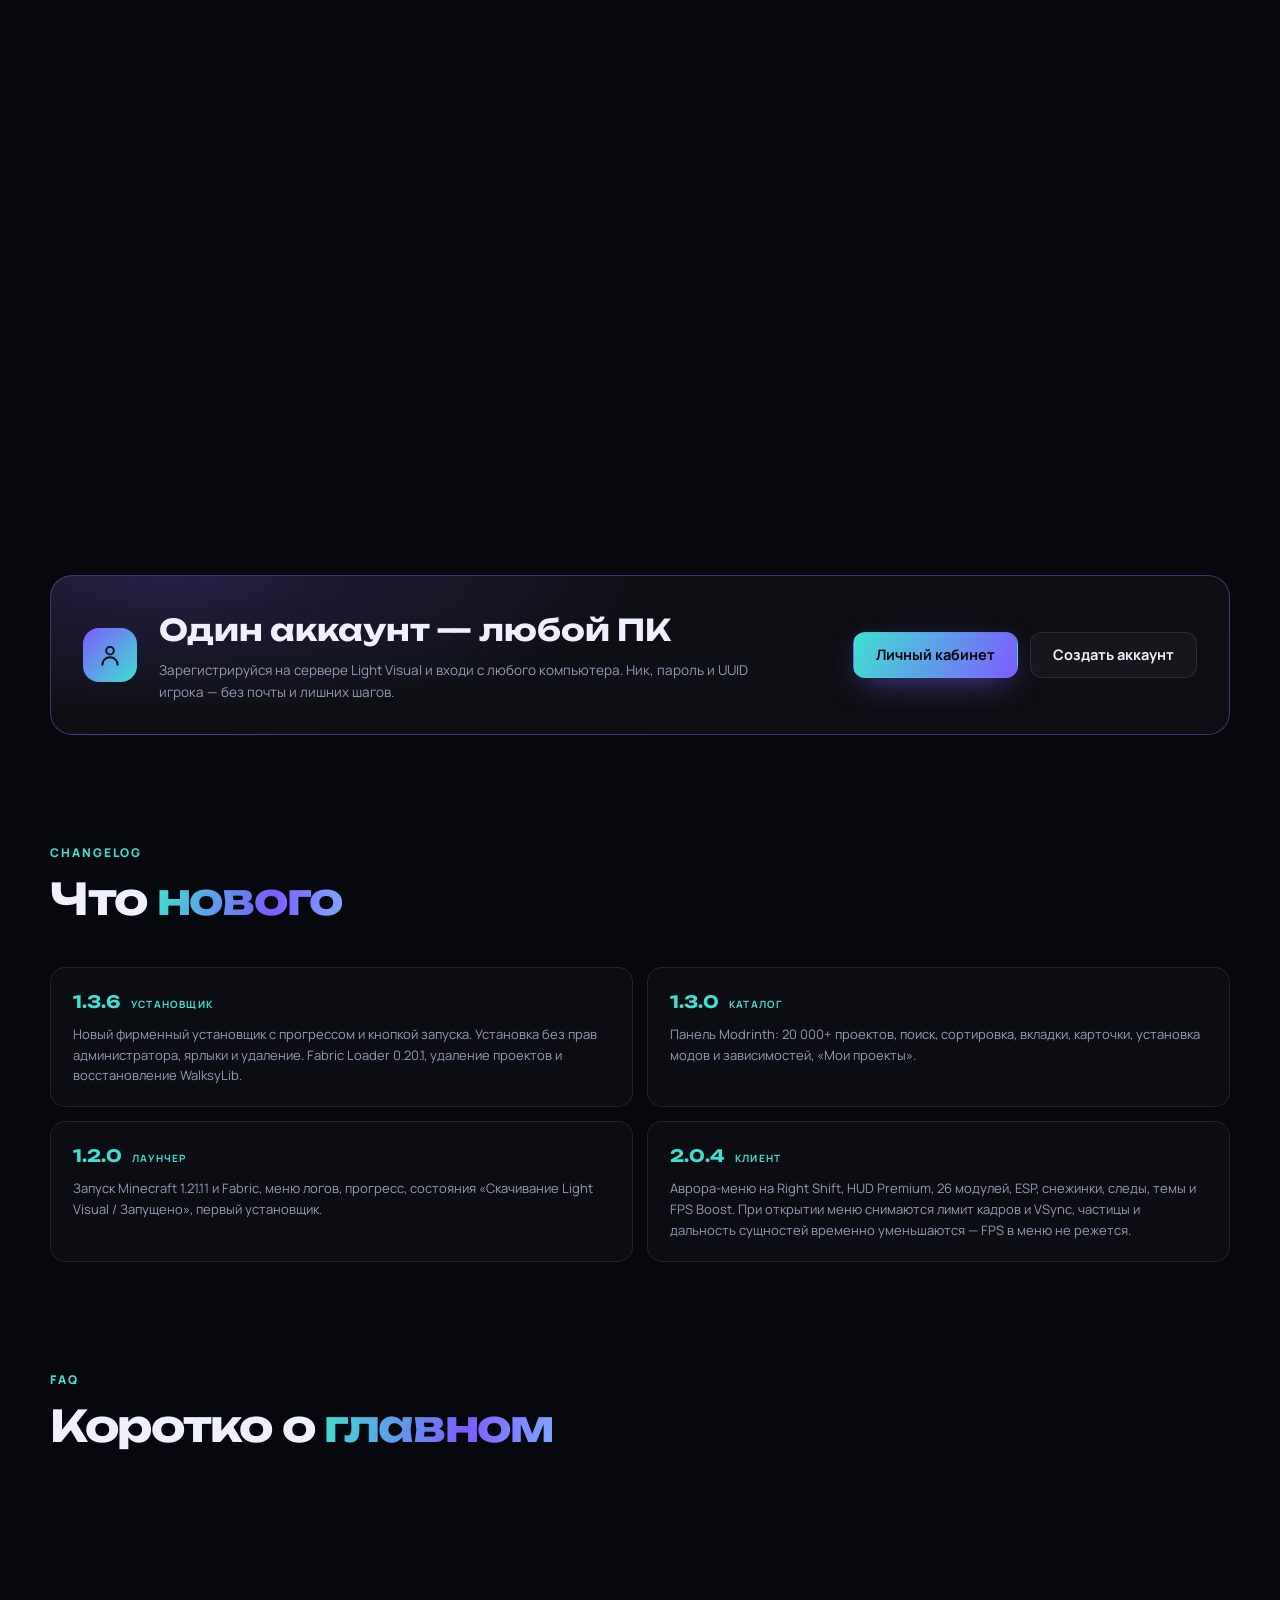
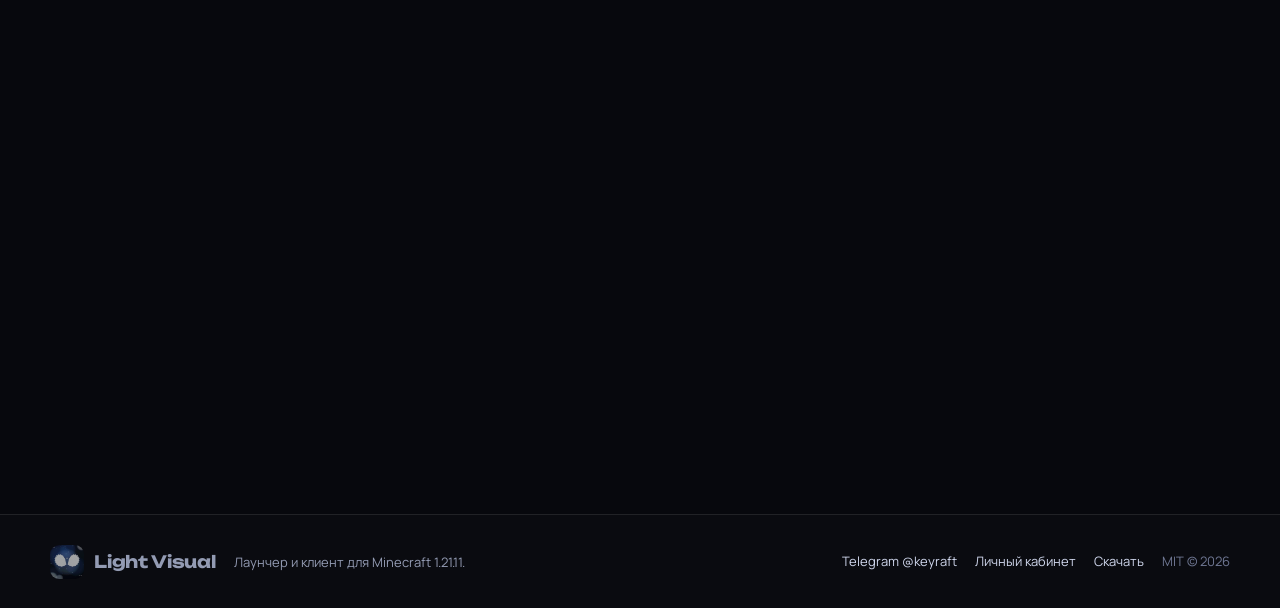
==== commit 1064a3e9: "Publish Target ESP client jar" ====
--- a/index.html
+++ b/index.html
@@ -297,7 +297,7 @@
       <article class="download-card reveal">
         <h3>Light Visual Client 2.0.4</h3>
         <p>Minecraft 1.21.11 · Fabric · 322 КБ</p>
-        <div class="hash-line"><code>9E1B08AE9C28AE05A463B4BBAF0C8543FA12FD311A6F73528FD7C1149097732E</code><button class="copy-btn" type="button" data-copy="9E1B08AE9C28AE05A463B4BBAF0C8543FA12FD311A6F73528FD7C1149097732E" aria-label="Скопировать SHA256">Копировать</button></div>
+        <div class="hash-line"><code>0A0C55D1800C3453F484759D870F9807493CBAF1A6240567661B61E5C1FF7E29</code><button class="copy-btn" type="button" data-copy="0A0C55D1800C3453F484759D870F9807493CBAF1A6240567661B61E5C1FF7E29" aria-label="Скопировать SHA256">Копировать</button></div>
         <div class="dl-actions">
           <a class="btn btn-ghost" href="downloads/light-visual-1.21.11-2.0.4.jar" download>Скачать jar</a>
         </div>
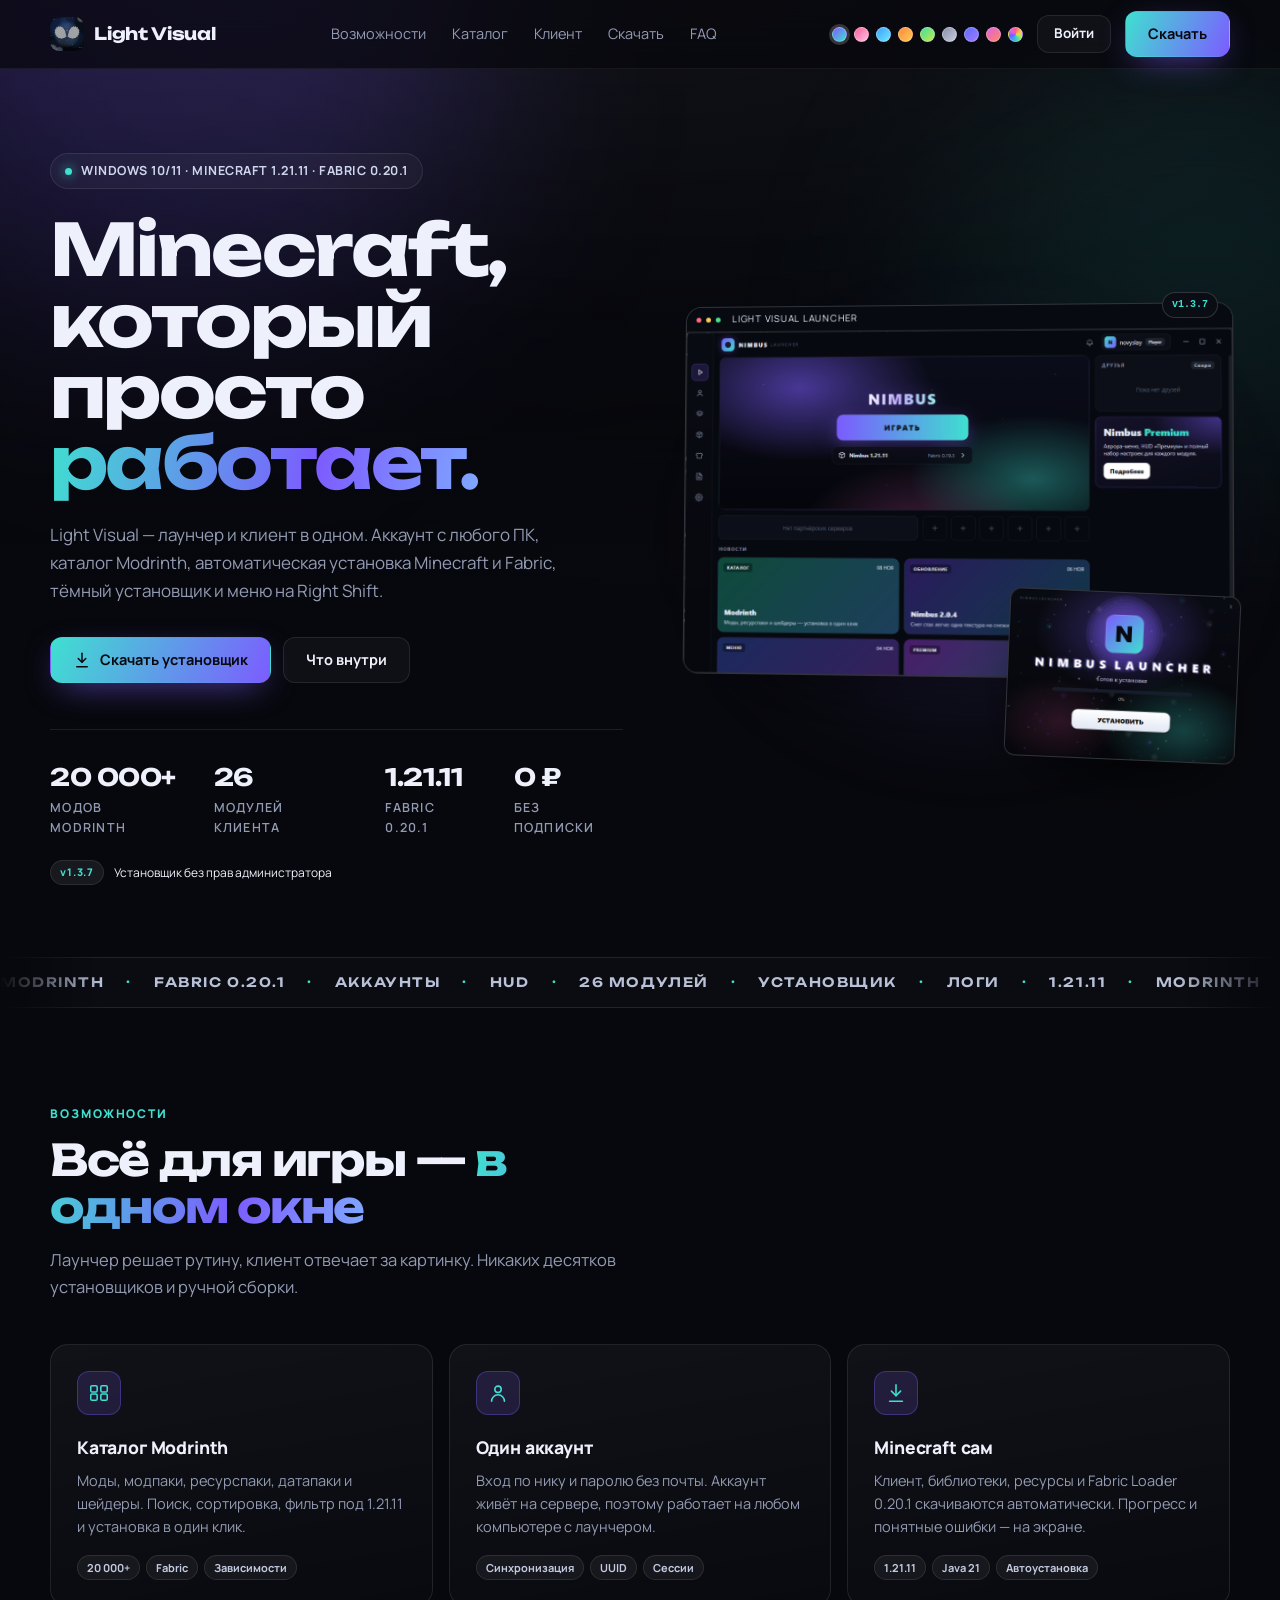
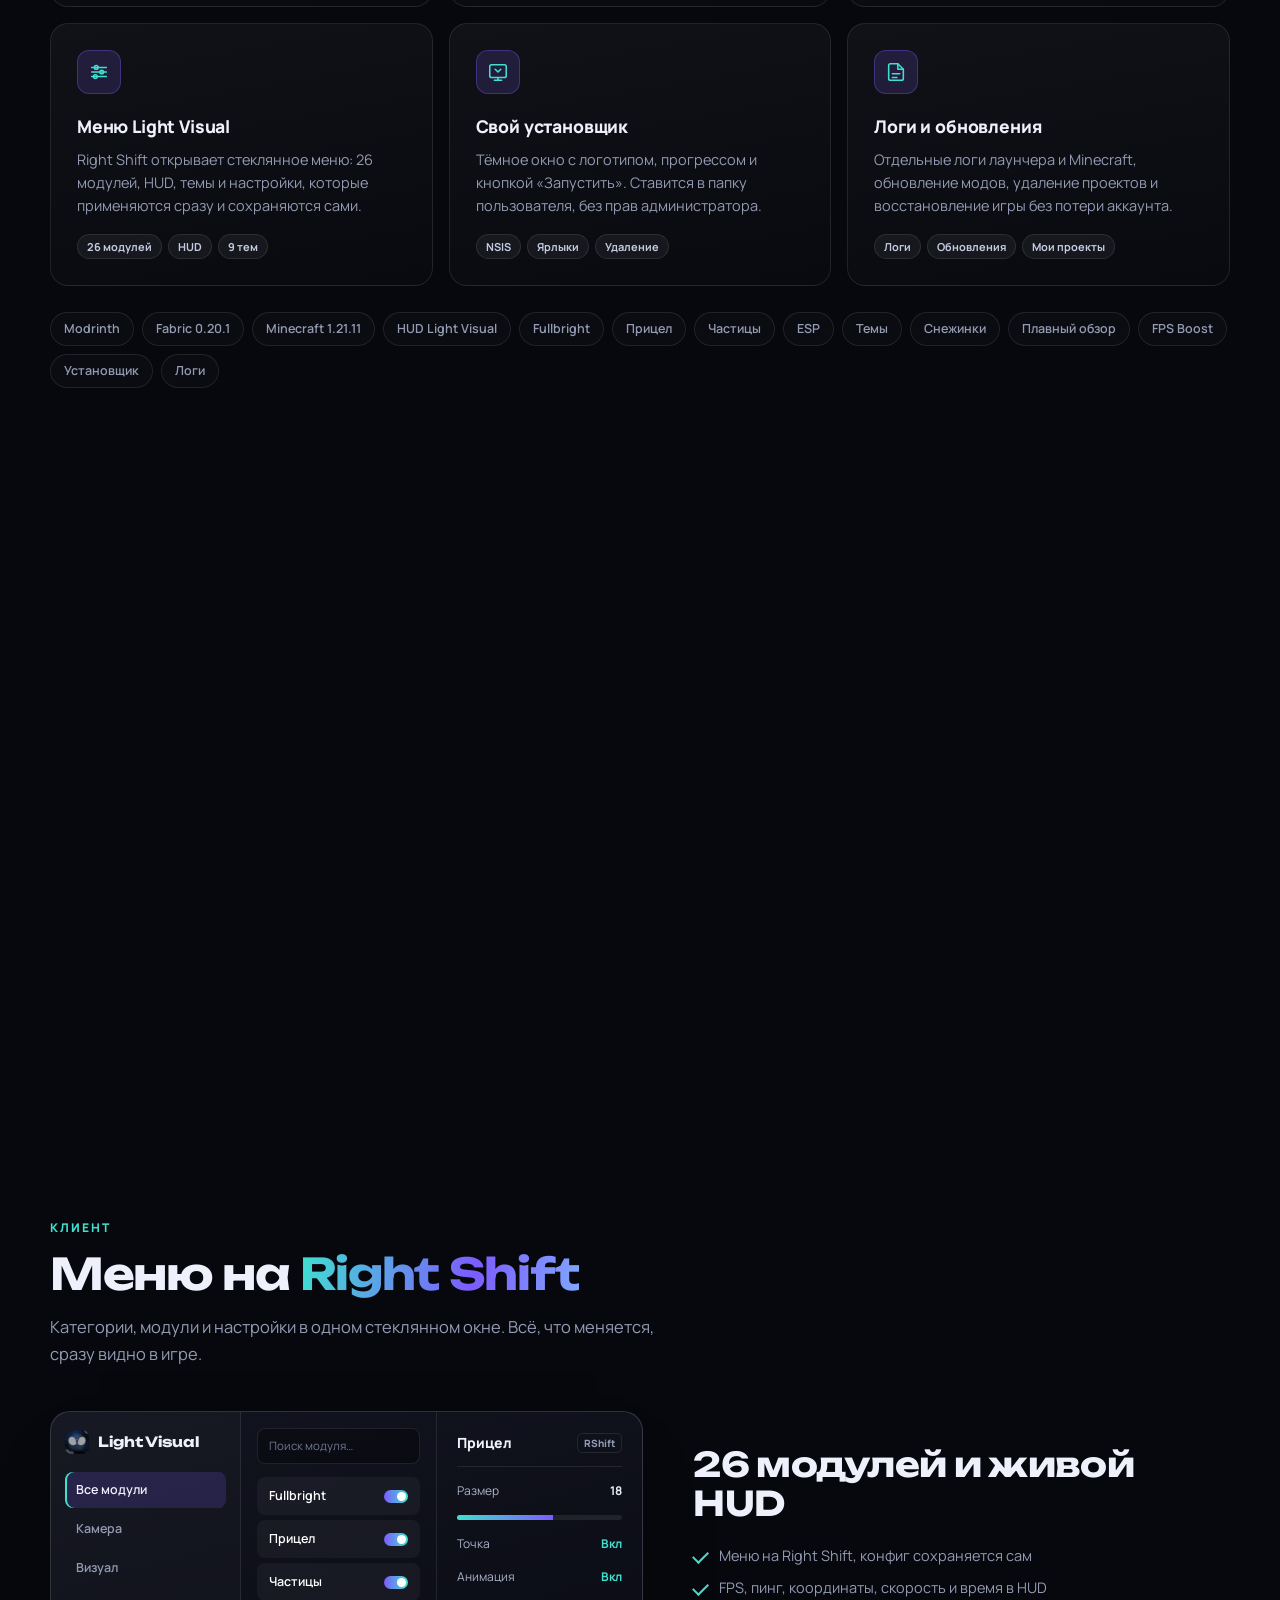
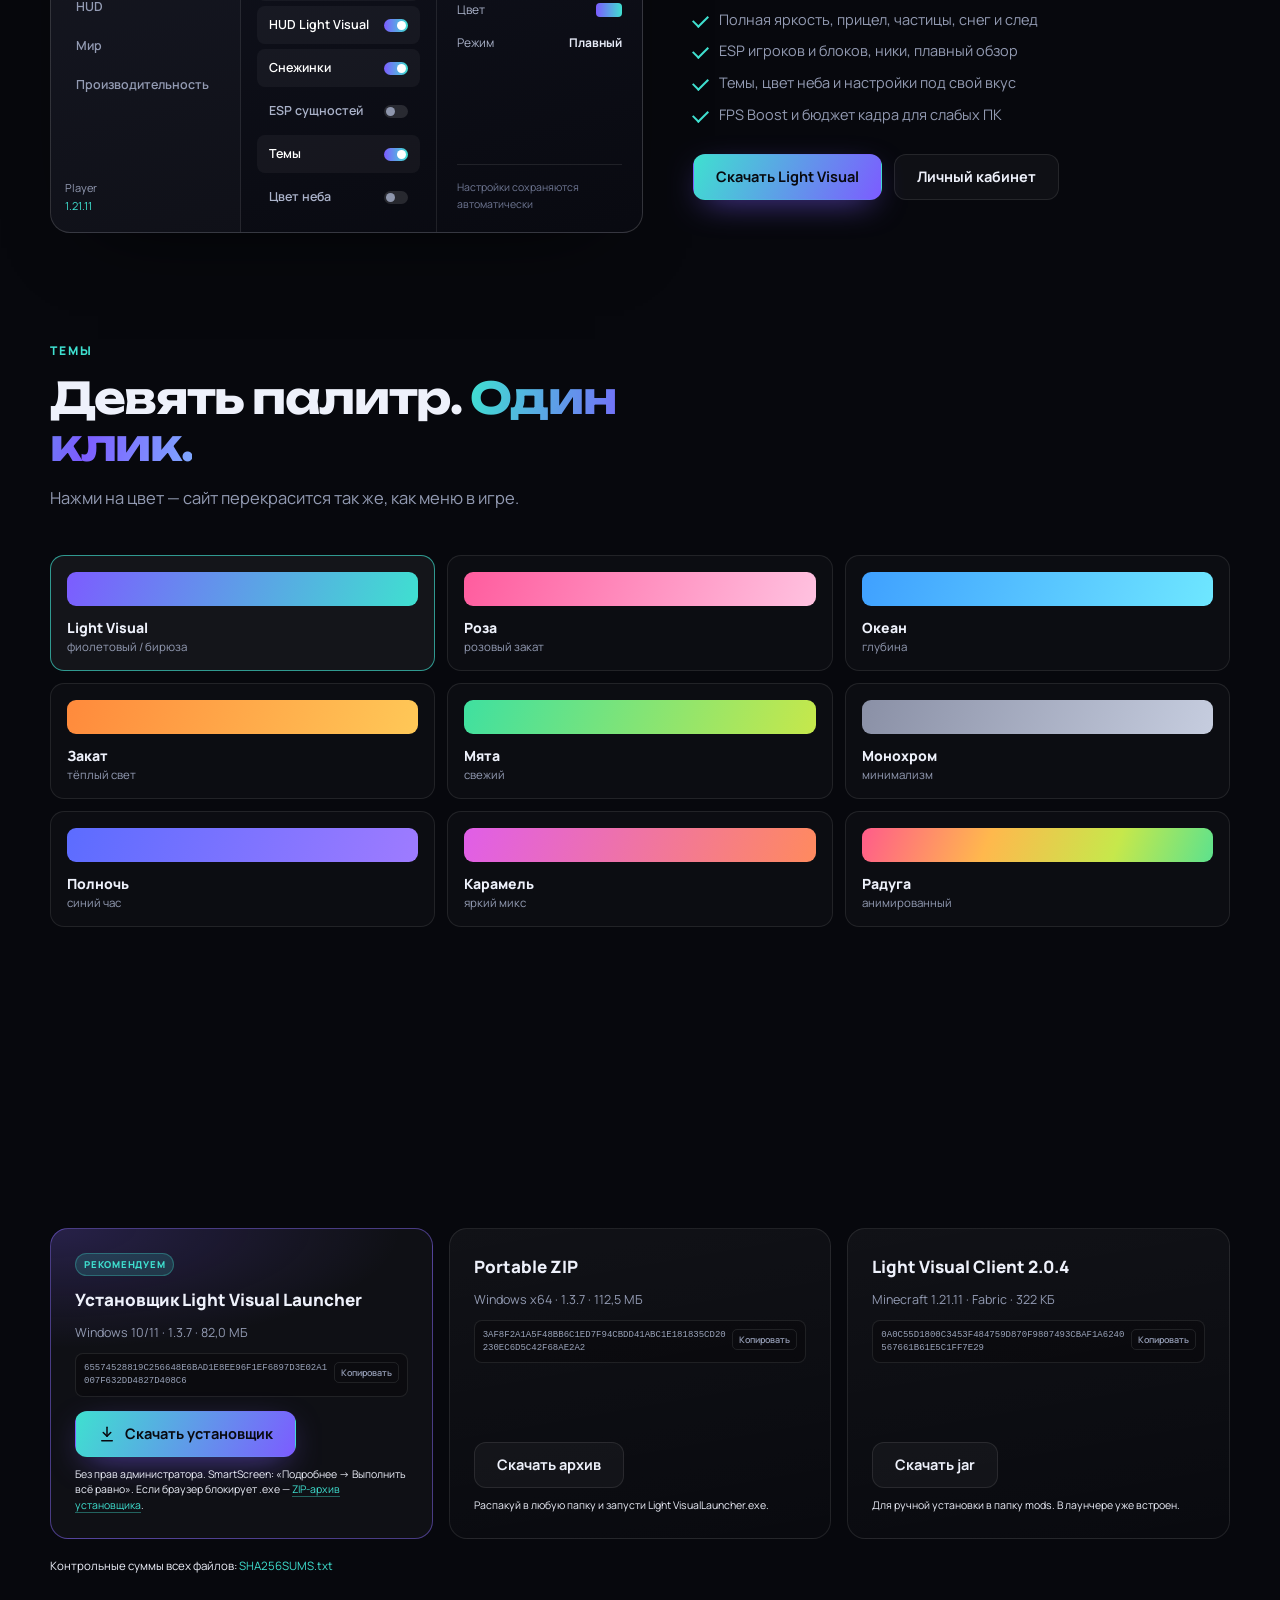
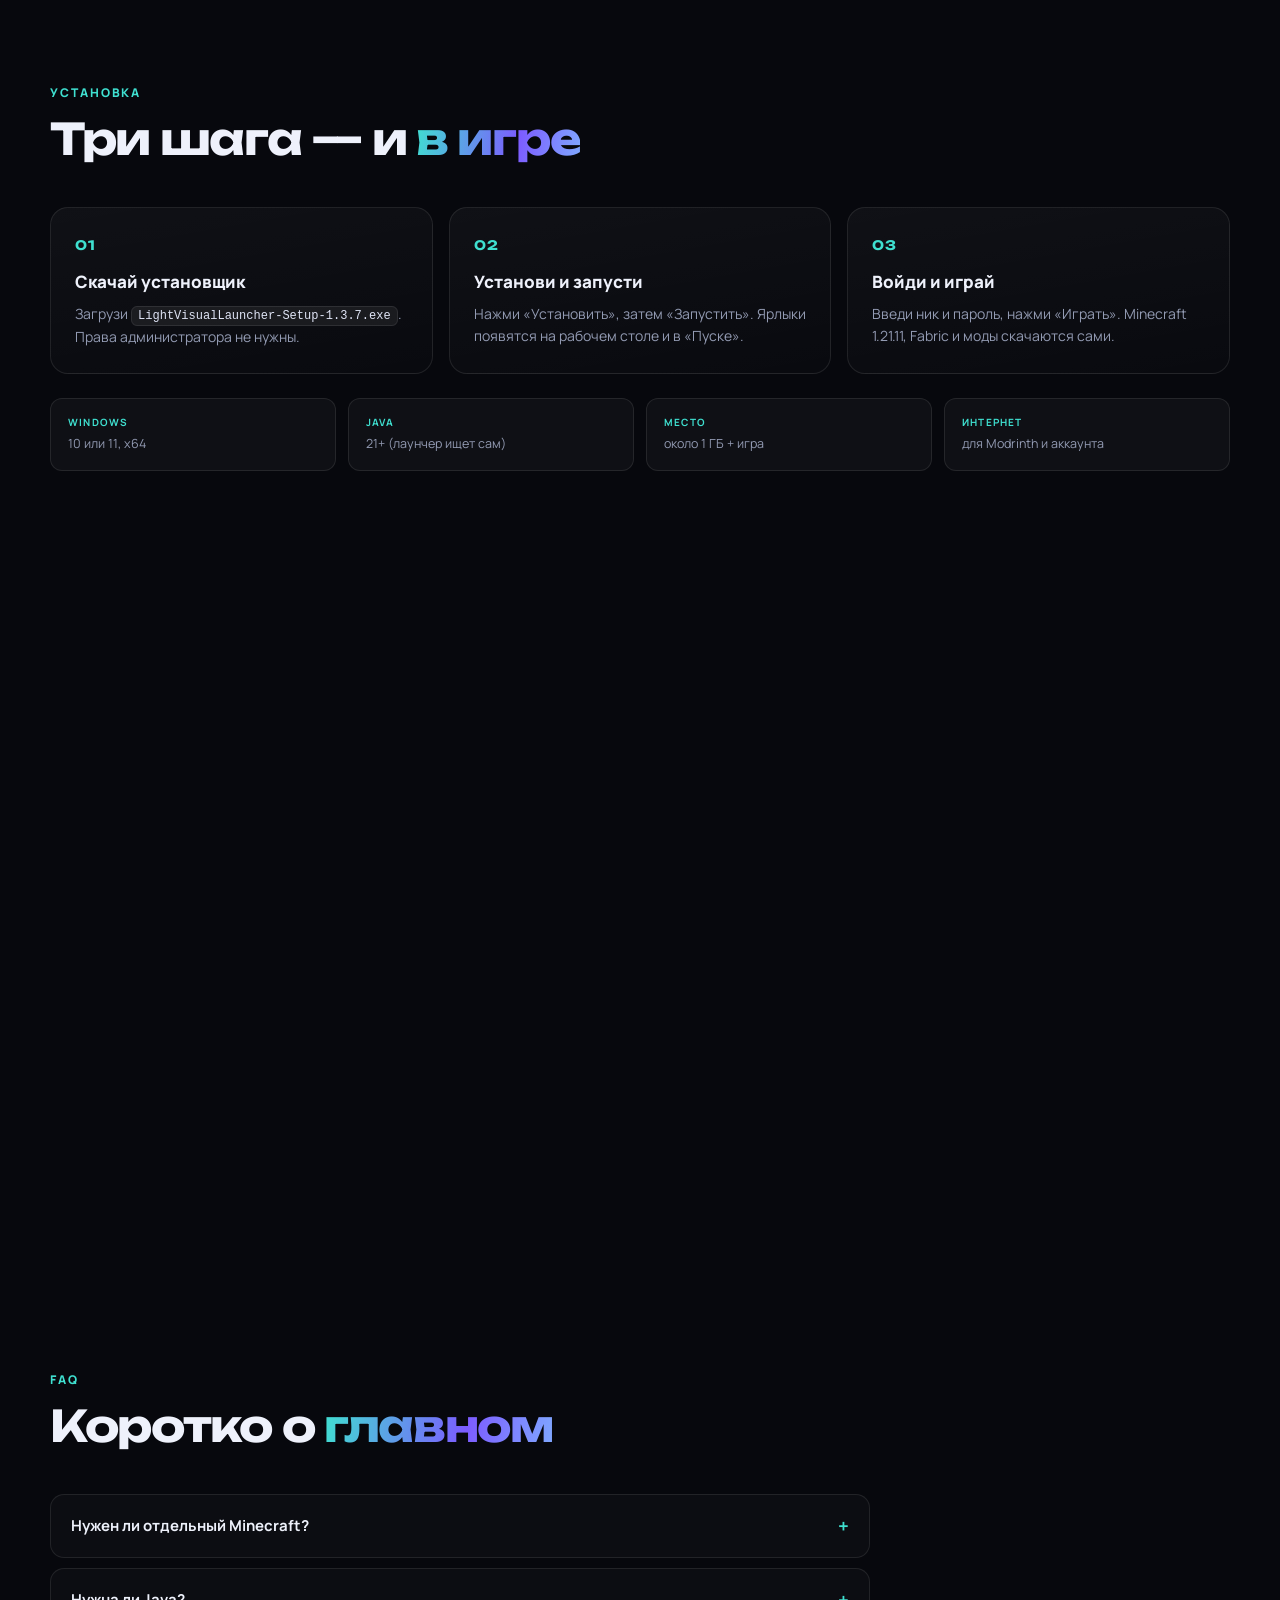
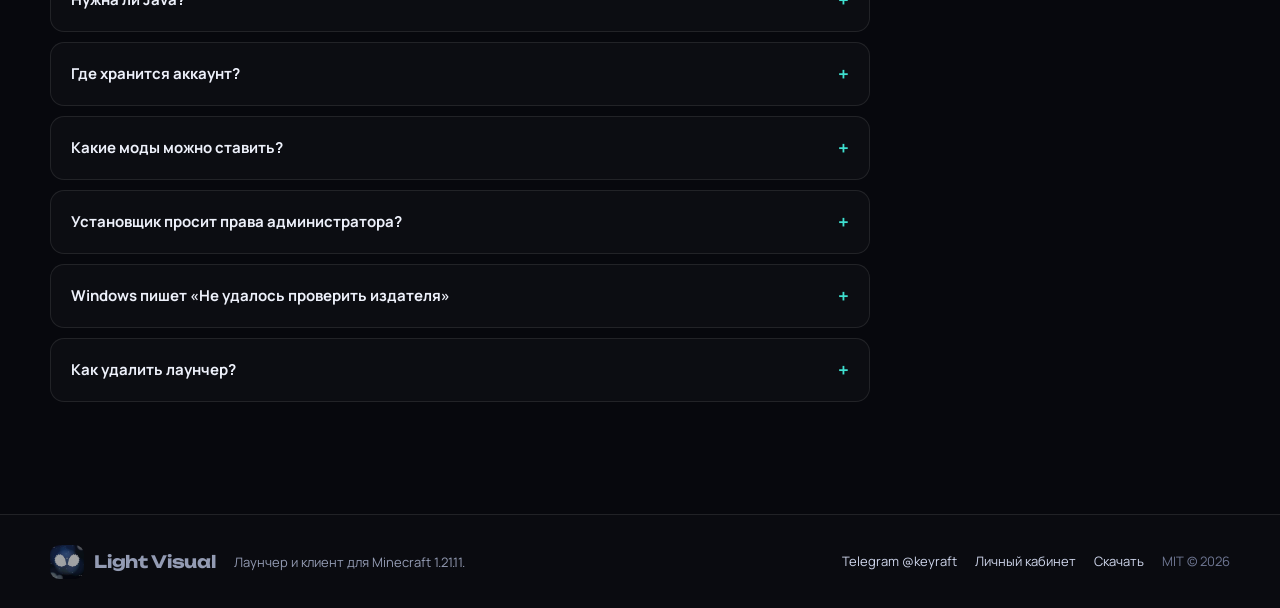
==== commit df4937ad: "Release automatic visual quality 1.3.7" ====
--- a/index.html
+++ b/index.html
@@ -58,7 +58,7 @@
       <h1>Minecraft,<br>который просто<br><span class="grad">работает.</span></h1>
       <p class="lead">Light Visual — лаунчер и клиент в одном. Аккаунт с любого ПК, каталог Modrinth, автоматическая установка Minecraft и Fabric, тёмный установщик и меню на Right Shift.</p>
       <div class="hero-cta">
-        <a class="btn btn-primary" href="https://github.com/davidovairinamatt-lgtm/nimbus-site/releases/download/v1.3.6/LightVisualLauncher-Setup-1.3.6.exe">
+        <a class="btn btn-primary" href="https://github.com/davidovairinamatt-lgtm/nimbus-site/releases/download/v1.3.7/LightVisualLauncher-Setup-1.3.7.exe">
           <svg width="18" height="18" viewBox="0 0 24 24" fill="none" stroke="currentColor" stroke-width="2" stroke-linecap="round" stroke-linejoin="round"><path d="M12 3v12"/><path d="m7 10 5 5 5-5"/><path d="M5 21h14"/></svg>
           Скачать установщик
         </a>
@@ -71,7 +71,7 @@
         <div><dt>0 ₽</dt><dd>без подписки</dd></div>
       </dl>
       <div class="hero-note">
-        <span class="pill">v1.3.6</span>
+        <span class="pill">v1.3.7</span>
         <span>Установщик без прав администратора</span>
       </div>
     </div>
@@ -85,7 +85,7 @@
       <div class="shot shot-mini">
         <img src="assets/installer.png" alt="Установщик Light Visual" loading="lazy">
       </div>
-      <span class="hero-version">v1.3.6</span>
+      <span class="hero-version">v1.3.7</span>
     </div>
   </section>
 
@@ -273,23 +273,23 @@
       <article class="download-card featured reveal">
         <span class="dl-badge">Рекомендуем</span>
         <h3>Установщик Light Visual Launcher</h3>
-        <p>Windows 10/11 · 1.3.6 · 82,0 МБ</p>
+        <p>Windows 10/11 · 1.3.7 · 82,0 МБ</p>
         <div class="hash-line"><code>65574528819C256648E6BAD1E8EE96F1EF6897D3E02A1007F632DD4827D408C6</code><button class="copy-btn" type="button" data-copy="65574528819C256648E6BAD1E8EE96F1EF6897D3E02A1007F632DD4827D408C6" aria-label="Скопировать SHA256">Копировать</button></div>
         <div class="dl-actions">
-          <a class="btn btn-primary" href="https://github.com/davidovairinamatt-lgtm/nimbus-site/releases/download/v1.3.6/LightVisualLauncher-Setup-1.3.6.exe">
+          <a class="btn btn-primary" href="https://github.com/davidovairinamatt-lgtm/nimbus-site/releases/download/v1.3.7/LightVisualLauncher-Setup-1.3.7.exe">
             <svg width="18" height="18" viewBox="0 0 24 24" fill="none" stroke="currentColor" stroke-width="2" stroke-linecap="round" stroke-linejoin="round"><path d="M12 3v12"/><path d="m7 10 5 5 5-5"/><path d="M5 21h14"/></svg>
             Скачать установщик
           </a>
         </div>
-        <small>Без прав администратора. SmartScreen: «Подробнее → Выполнить всё равно». Если браузер блокирует .exe — <a href="https://github.com/davidovairinamatt-lgtm/nimbus-site/releases/download/v1.3.6/LightVisualLauncher-Setup-1.3.6.zip">ZIP-архив установщика</a>.</small>
+        <small>Без прав администратора. SmartScreen: «Подробнее → Выполнить всё равно». Если браузер блокирует .exe — <a href="https://github.com/davidovairinamatt-lgtm/nimbus-site/releases/download/v1.3.7/LightVisualLauncher-Setup-1.3.7.zip">ZIP-архив установщика</a>.</small>
       </article>
 
       <article class="download-card reveal">
         <h3>Portable ZIP</h3>
-        <p>Windows x64 · 1.3.6 · 112,5 МБ</p>
+        <p>Windows x64 · 1.3.7 · 112,5 МБ</p>
         <div class="hash-line"><code>3AF8F2A1A5F48BB6C1ED7F94CBDD41ABC1E181835CD20230EC6D5C42F68AE2A2</code><button class="copy-btn" type="button" data-copy="3AF8F2A1A5F48BB6C1ED7F94CBDD41ABC1E181835CD20230EC6D5C42F68AE2A2" aria-label="Скопировать SHA256">Копировать</button></div>
         <div class="dl-actions">
-          <a class="btn btn-ghost" href="https://github.com/davidovairinamatt-lgtm/nimbus-site/releases/download/v1.3.6/LightVisualLauncher-1.3.6-win32-x64.zip">Скачать архив</a>
+          <a class="btn btn-ghost" href="https://github.com/davidovairinamatt-lgtm/nimbus-site/releases/download/v1.3.7/LightVisualLauncher-1.3.7-win32-x64.zip">Скачать архив</a>
         </div>
         <small>Распакуй в любую папку и запусти Light VisualLauncher.exe.</small>
       </article>
@@ -316,7 +316,7 @@
       <div class="step reveal">
         <span class="num">01</span>
         <h3>Скачай установщик</h3>
-        <p>Загрузи <code>LightVisualLauncher-Setup-1.3.6.exe</code>. Права администратора не нужны.</p>
+        <p>Загрузи <code>LightVisualLauncher-Setup-1.3.7.exe</code>. Права администратора не нужны.</p>
       </div>
       <div class="step reveal">
         <span class="num">02</span>
@@ -361,7 +361,7 @@
     </div>
     <div class="changelog">
       <article class="release reveal">
-        <div class="release-tag">1.3.6 <span>установщик</span></div>
+        <div class="release-tag">1.3.7 <span>установщик</span></div>
         <p>Новый фирменный установщик с прогрессом и кнопкой запуска. Установка без прав администратора, ярлыки и удаление. Fabric Loader 0.20.1, удаление проектов и восстановление WalksyLib.</p>
       </article>
       <article class="release reveal">
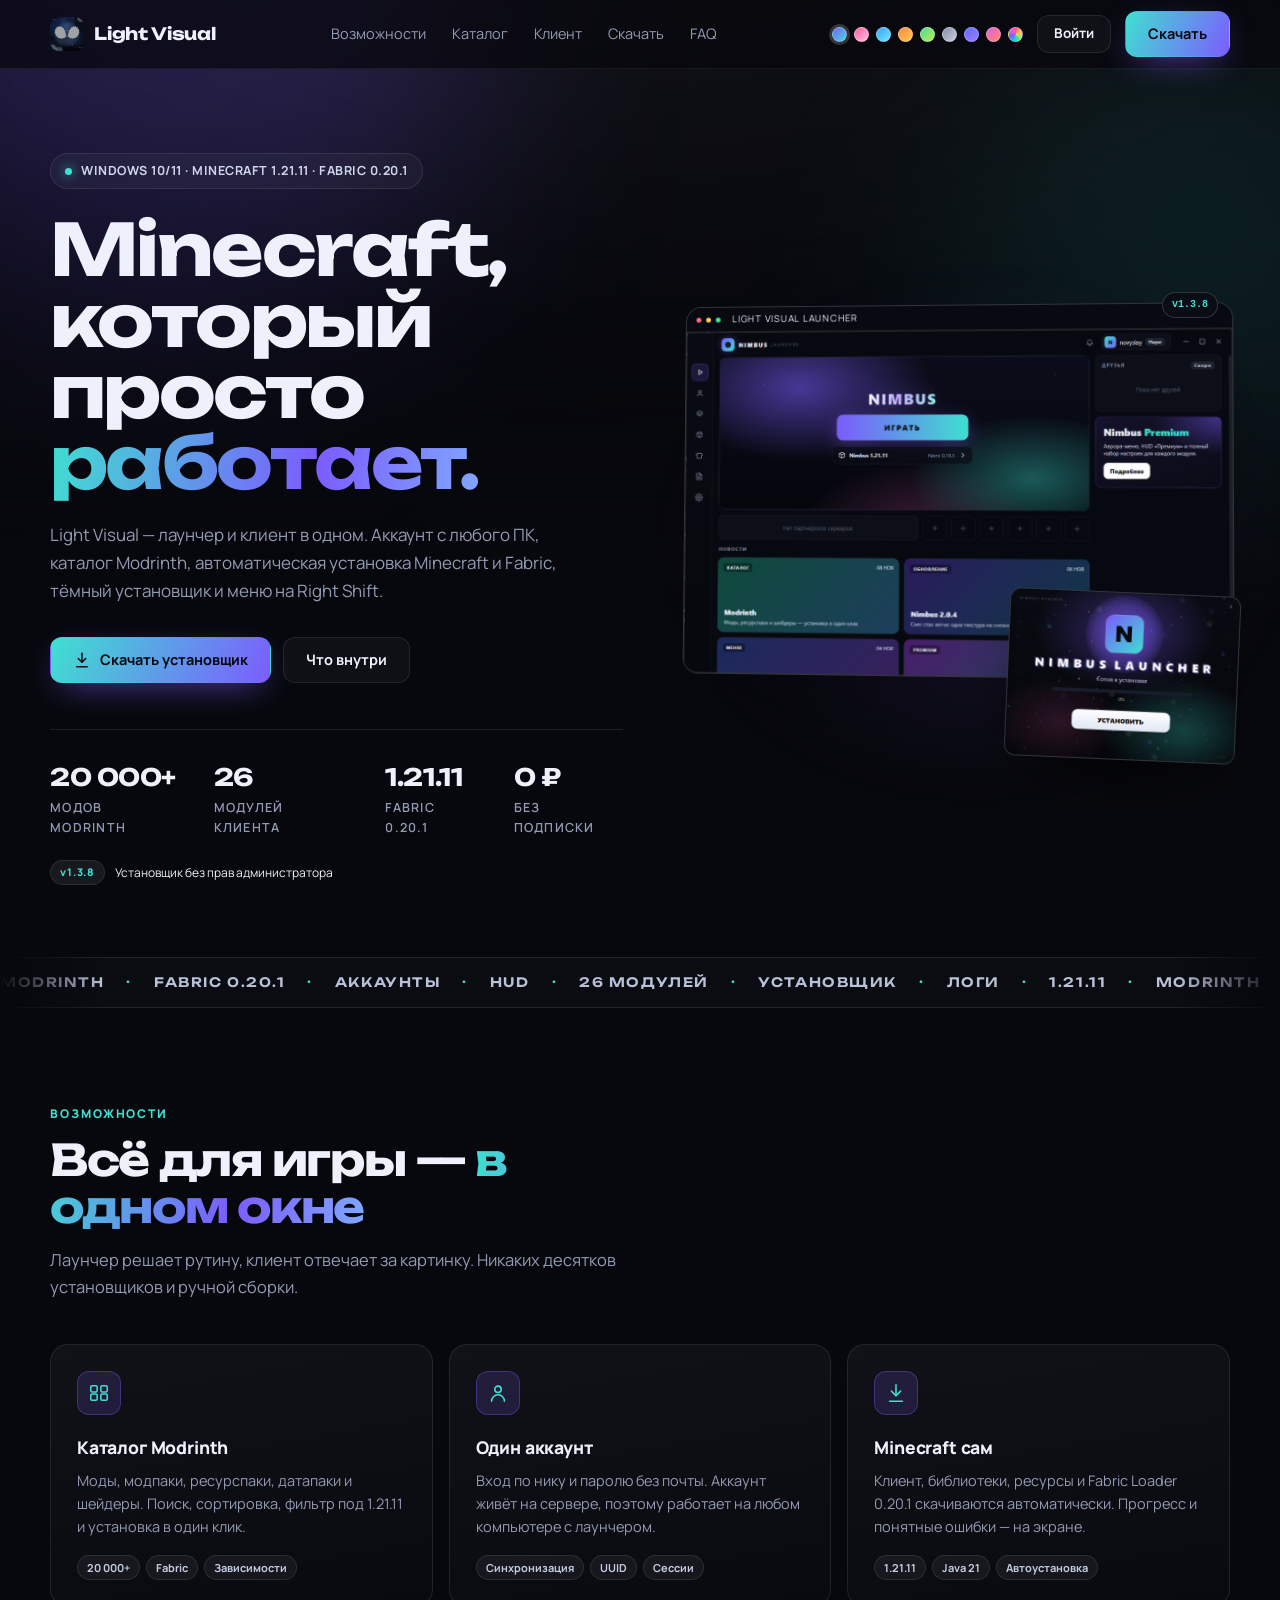
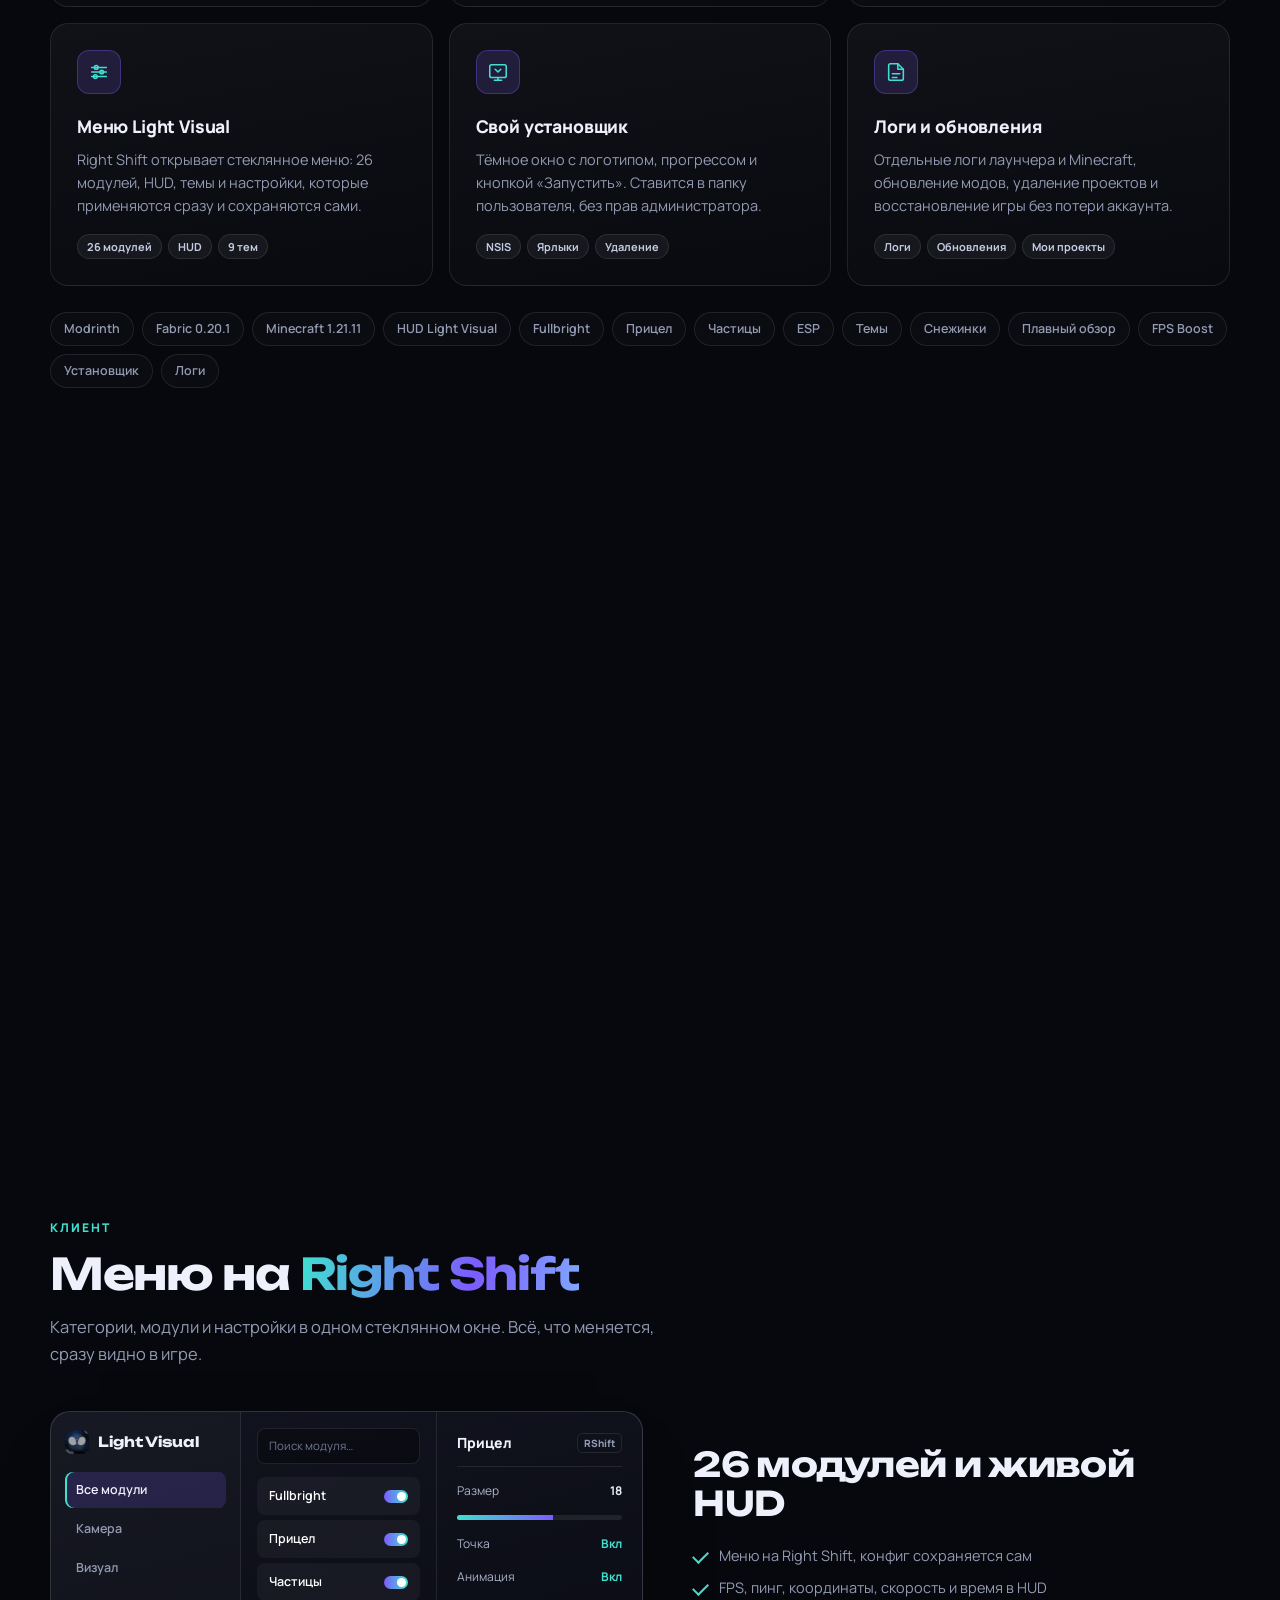
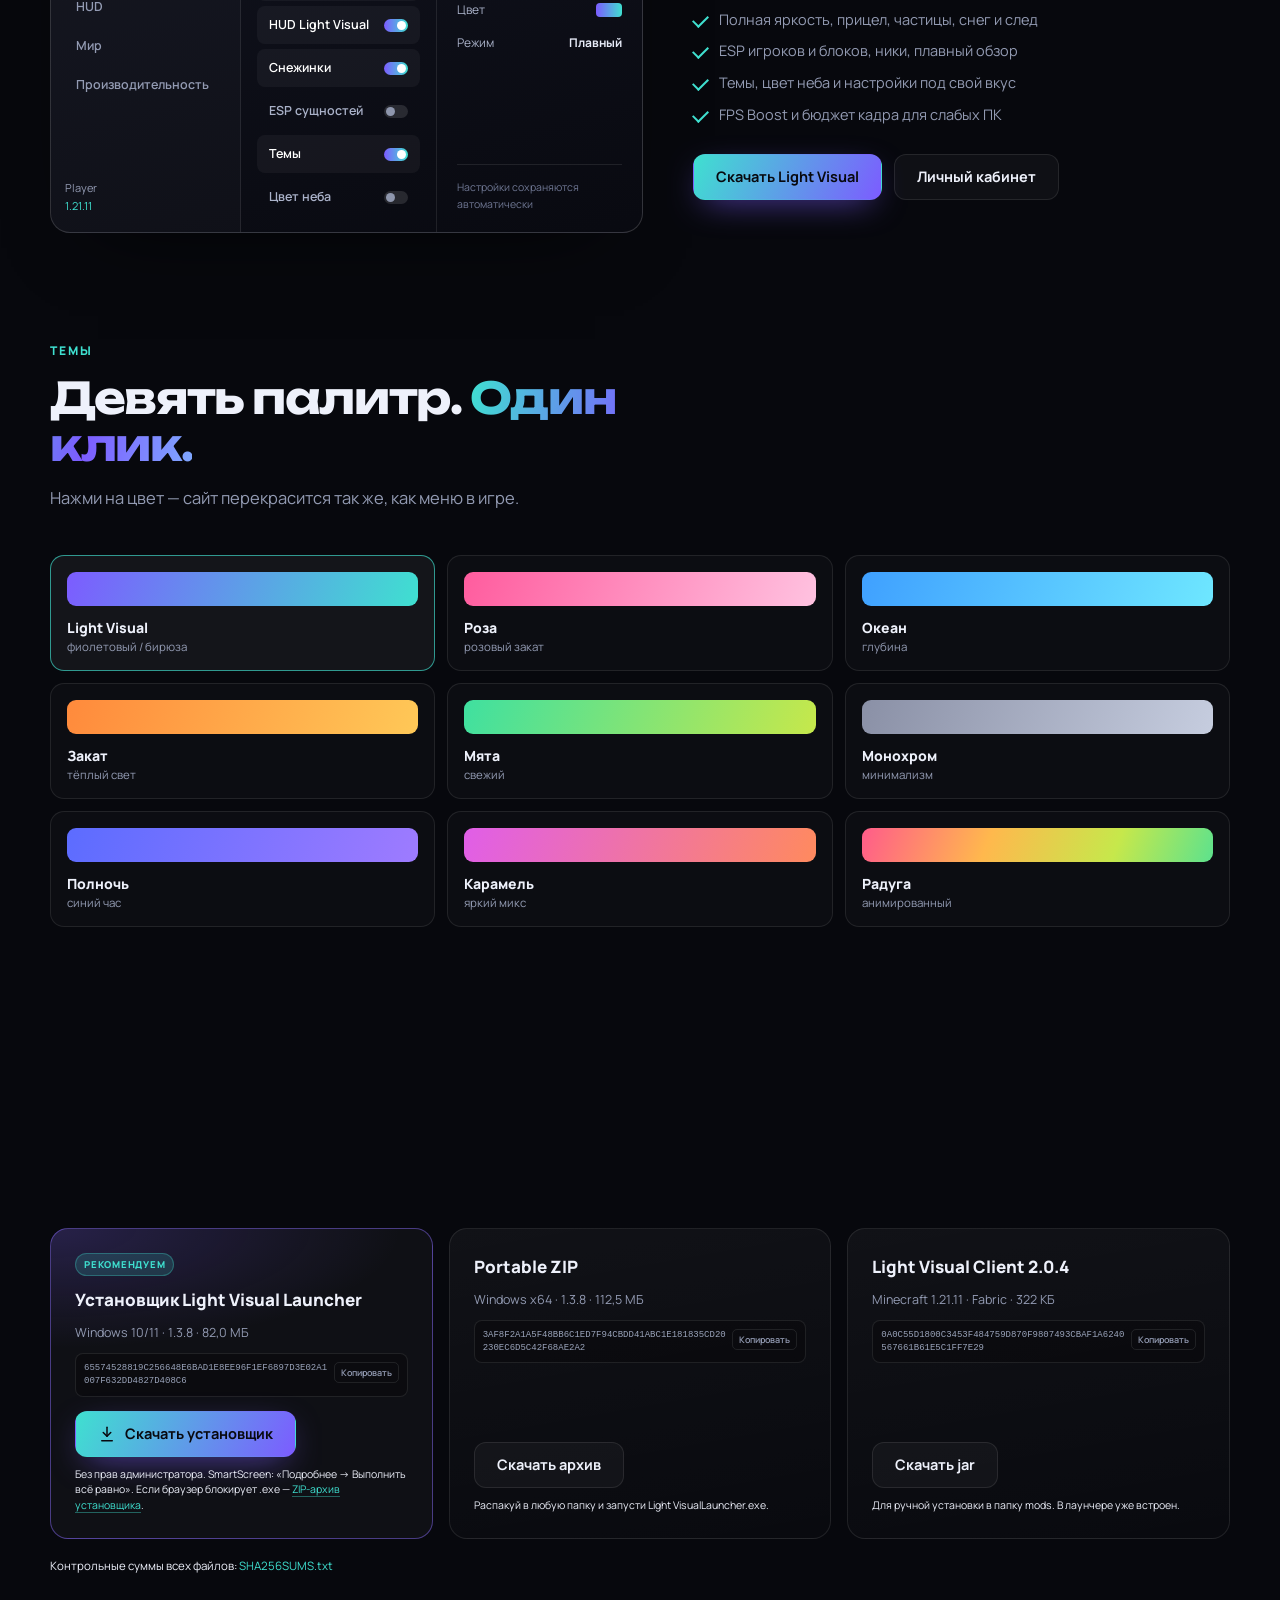
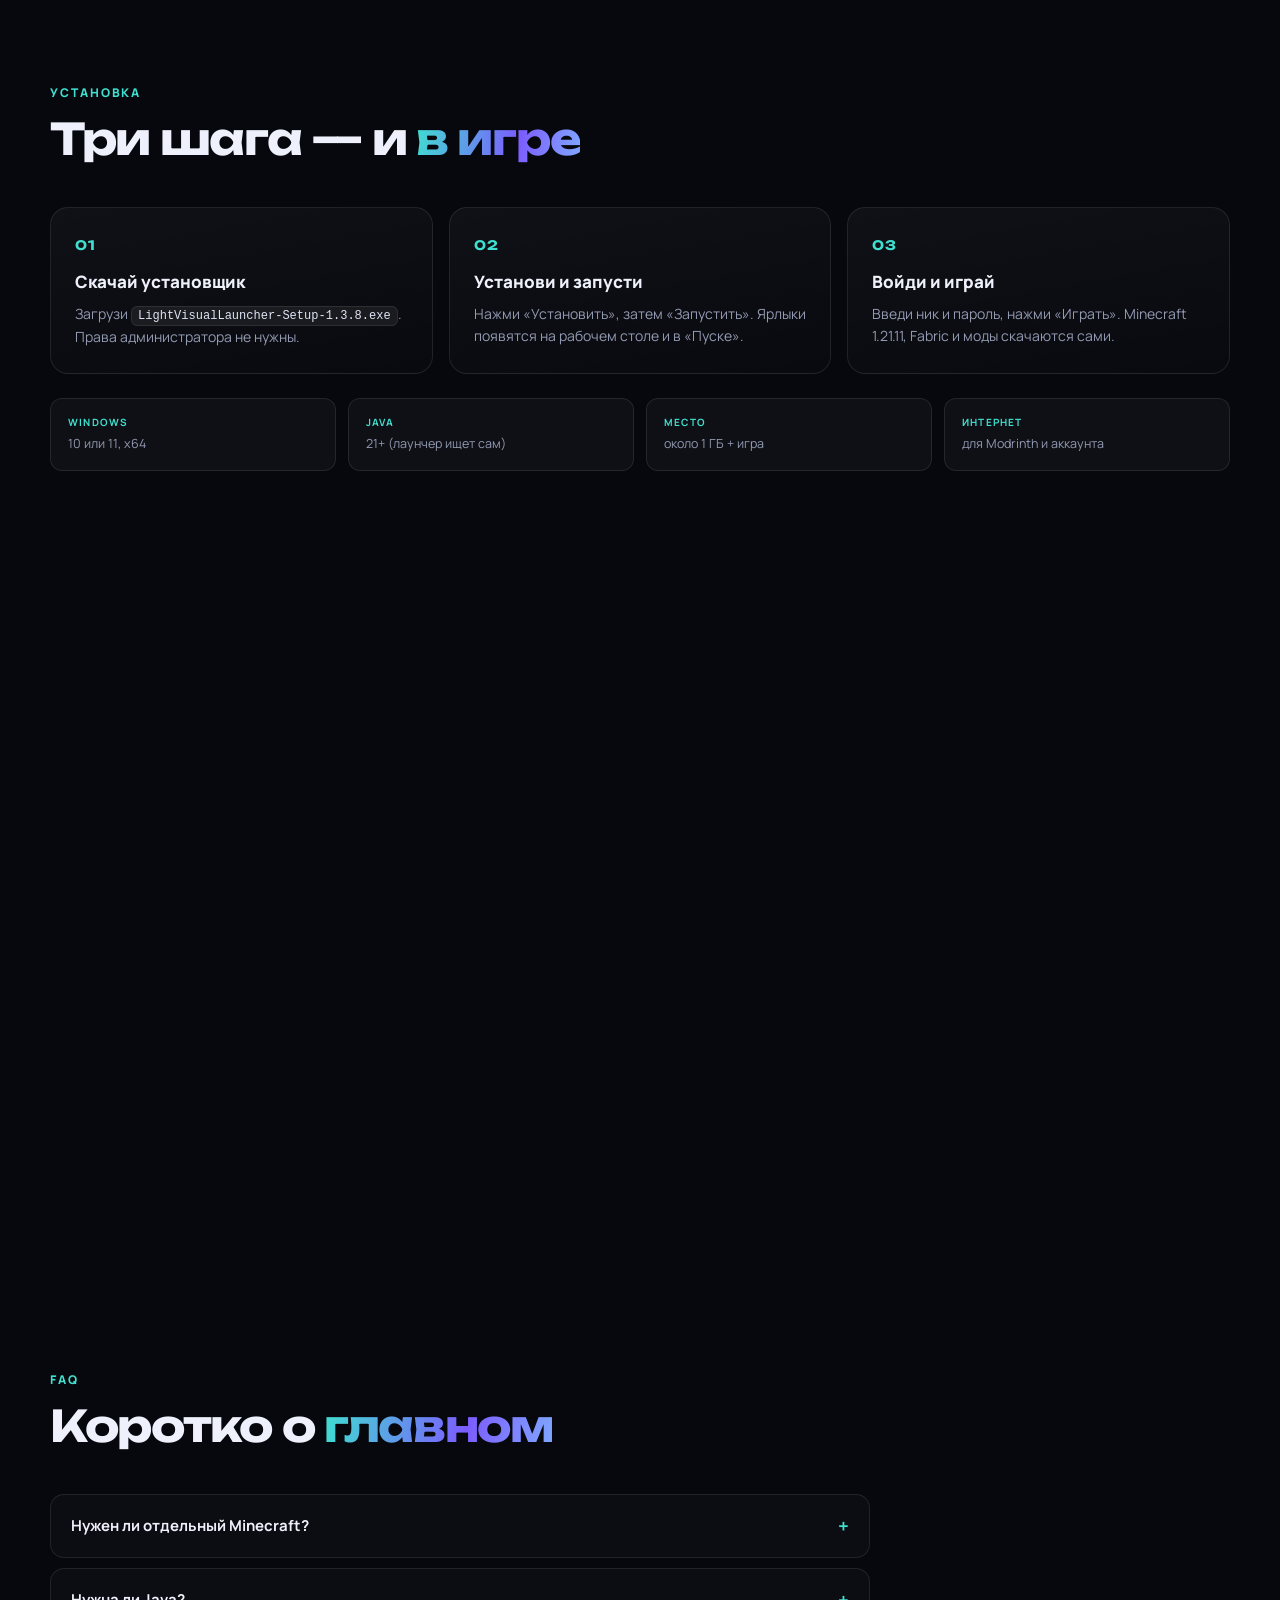
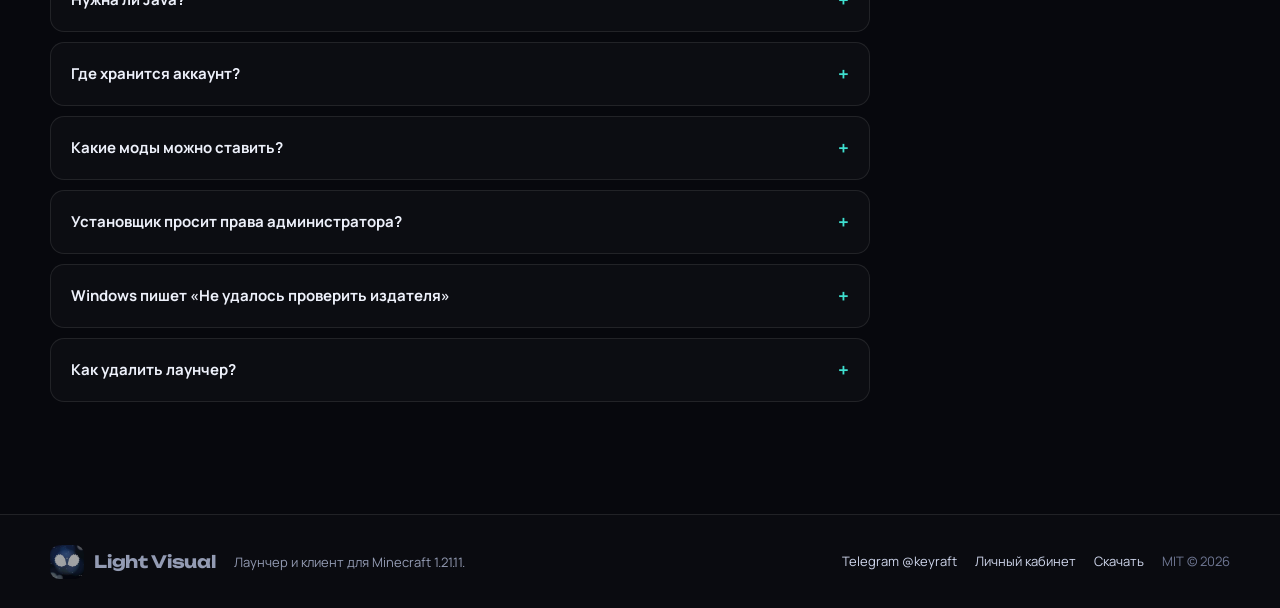
==== commit d74e06ce: "Force automatic visual quality 1.3.8" ====
--- a/index.html
+++ b/index.html
@@ -58,7 +58,7 @@
       <h1>Minecraft,<br>который просто<br><span class="grad">работает.</span></h1>
       <p class="lead">Light Visual — лаунчер и клиент в одном. Аккаунт с любого ПК, каталог Modrinth, автоматическая установка Minecraft и Fabric, тёмный установщик и меню на Right Shift.</p>
       <div class="hero-cta">
-        <a class="btn btn-primary" href="https://github.com/davidovairinamatt-lgtm/nimbus-site/releases/download/v1.3.7/LightVisualLauncher-Setup-1.3.7.exe">
+        <a class="btn btn-primary" href="https://github.com/davidovairinamatt-lgtm/nimbus-site/releases/download/v1.3.8/LightVisualLauncher-Setup-1.3.8.exe">
           <svg width="18" height="18" viewBox="0 0 24 24" fill="none" stroke="currentColor" stroke-width="2" stroke-linecap="round" stroke-linejoin="round"><path d="M12 3v12"/><path d="m7 10 5 5 5-5"/><path d="M5 21h14"/></svg>
           Скачать установщик
         </a>
@@ -71,7 +71,7 @@
         <div><dt>0 ₽</dt><dd>без подписки</dd></div>
       </dl>
       <div class="hero-note">
-        <span class="pill">v1.3.7</span>
+        <span class="pill">v1.3.8</span>
         <span>Установщик без прав администратора</span>
       </div>
     </div>
@@ -85,7 +85,7 @@
       <div class="shot shot-mini">
         <img src="assets/installer.png" alt="Установщик Light Visual" loading="lazy">
       </div>
-      <span class="hero-version">v1.3.7</span>
+      <span class="hero-version">v1.3.8</span>
     </div>
   </section>
 
@@ -273,23 +273,23 @@
       <article class="download-card featured reveal">
         <span class="dl-badge">Рекомендуем</span>
         <h3>Установщик Light Visual Launcher</h3>
-        <p>Windows 10/11 · 1.3.7 · 82,0 МБ</p>
+        <p>Windows 10/11 · 1.3.8 · 82,0 МБ</p>
         <div class="hash-line"><code>65574528819C256648E6BAD1E8EE96F1EF6897D3E02A1007F632DD4827D408C6</code><button class="copy-btn" type="button" data-copy="65574528819C256648E6BAD1E8EE96F1EF6897D3E02A1007F632DD4827D408C6" aria-label="Скопировать SHA256">Копировать</button></div>
         <div class="dl-actions">
-          <a class="btn btn-primary" href="https://github.com/davidovairinamatt-lgtm/nimbus-site/releases/download/v1.3.7/LightVisualLauncher-Setup-1.3.7.exe">
+          <a class="btn btn-primary" href="https://github.com/davidovairinamatt-lgtm/nimbus-site/releases/download/v1.3.8/LightVisualLauncher-Setup-1.3.8.exe">
             <svg width="18" height="18" viewBox="0 0 24 24" fill="none" stroke="currentColor" stroke-width="2" stroke-linecap="round" stroke-linejoin="round"><path d="M12 3v12"/><path d="m7 10 5 5 5-5"/><path d="M5 21h14"/></svg>
             Скачать установщик
           </a>
         </div>
-        <small>Без прав администратора. SmartScreen: «Подробнее → Выполнить всё равно». Если браузер блокирует .exe — <a href="https://github.com/davidovairinamatt-lgtm/nimbus-site/releases/download/v1.3.7/LightVisualLauncher-Setup-1.3.7.zip">ZIP-архив установщика</a>.</small>
+        <small>Без прав администратора. SmartScreen: «Подробнее → Выполнить всё равно». Если браузер блокирует .exe — <a href="https://github.com/davidovairinamatt-lgtm/nimbus-site/releases/download/v1.3.8/LightVisualLauncher-Setup-1.3.8.zip">ZIP-архив установщика</a>.</small>
       </article>
 
       <article class="download-card reveal">
         <h3>Portable ZIP</h3>
-        <p>Windows x64 · 1.3.7 · 112,5 МБ</p>
+        <p>Windows x64 · 1.3.8 · 112,5 МБ</p>
         <div class="hash-line"><code>3AF8F2A1A5F48BB6C1ED7F94CBDD41ABC1E181835CD20230EC6D5C42F68AE2A2</code><button class="copy-btn" type="button" data-copy="3AF8F2A1A5F48BB6C1ED7F94CBDD41ABC1E181835CD20230EC6D5C42F68AE2A2" aria-label="Скопировать SHA256">Копировать</button></div>
         <div class="dl-actions">
-          <a class="btn btn-ghost" href="https://github.com/davidovairinamatt-lgtm/nimbus-site/releases/download/v1.3.7/LightVisualLauncher-1.3.7-win32-x64.zip">Скачать архив</a>
+          <a class="btn btn-ghost" href="https://github.com/davidovairinamatt-lgtm/nimbus-site/releases/download/v1.3.8/LightVisualLauncher-1.3.8-win32-x64.zip">Скачать архив</a>
         </div>
         <small>Распакуй в любую папку и запусти Light VisualLauncher.exe.</small>
       </article>
@@ -316,7 +316,7 @@
       <div class="step reveal">
         <span class="num">01</span>
         <h3>Скачай установщик</h3>
-        <p>Загрузи <code>LightVisualLauncher-Setup-1.3.7.exe</code>. Права администратора не нужны.</p>
+        <p>Загрузи <code>LightVisualLauncher-Setup-1.3.8.exe</code>. Права администратора не нужны.</p>
       </div>
       <div class="step reveal">
         <span class="num">02</span>
@@ -361,7 +361,7 @@
     </div>
     <div class="changelog">
       <article class="release reveal">
-        <div class="release-tag">1.3.7 <span>установщик</span></div>
+        <div class="release-tag">1.3.8 <span>установщик</span></div>
         <p>Новый фирменный установщик с прогрессом и кнопкой запуска. Установка без прав администратора, ярлыки и удаление. Fabric Loader 0.20.1, удаление проектов и восстановление WalksyLib.</p>
       </article>
       <article class="release reveal">
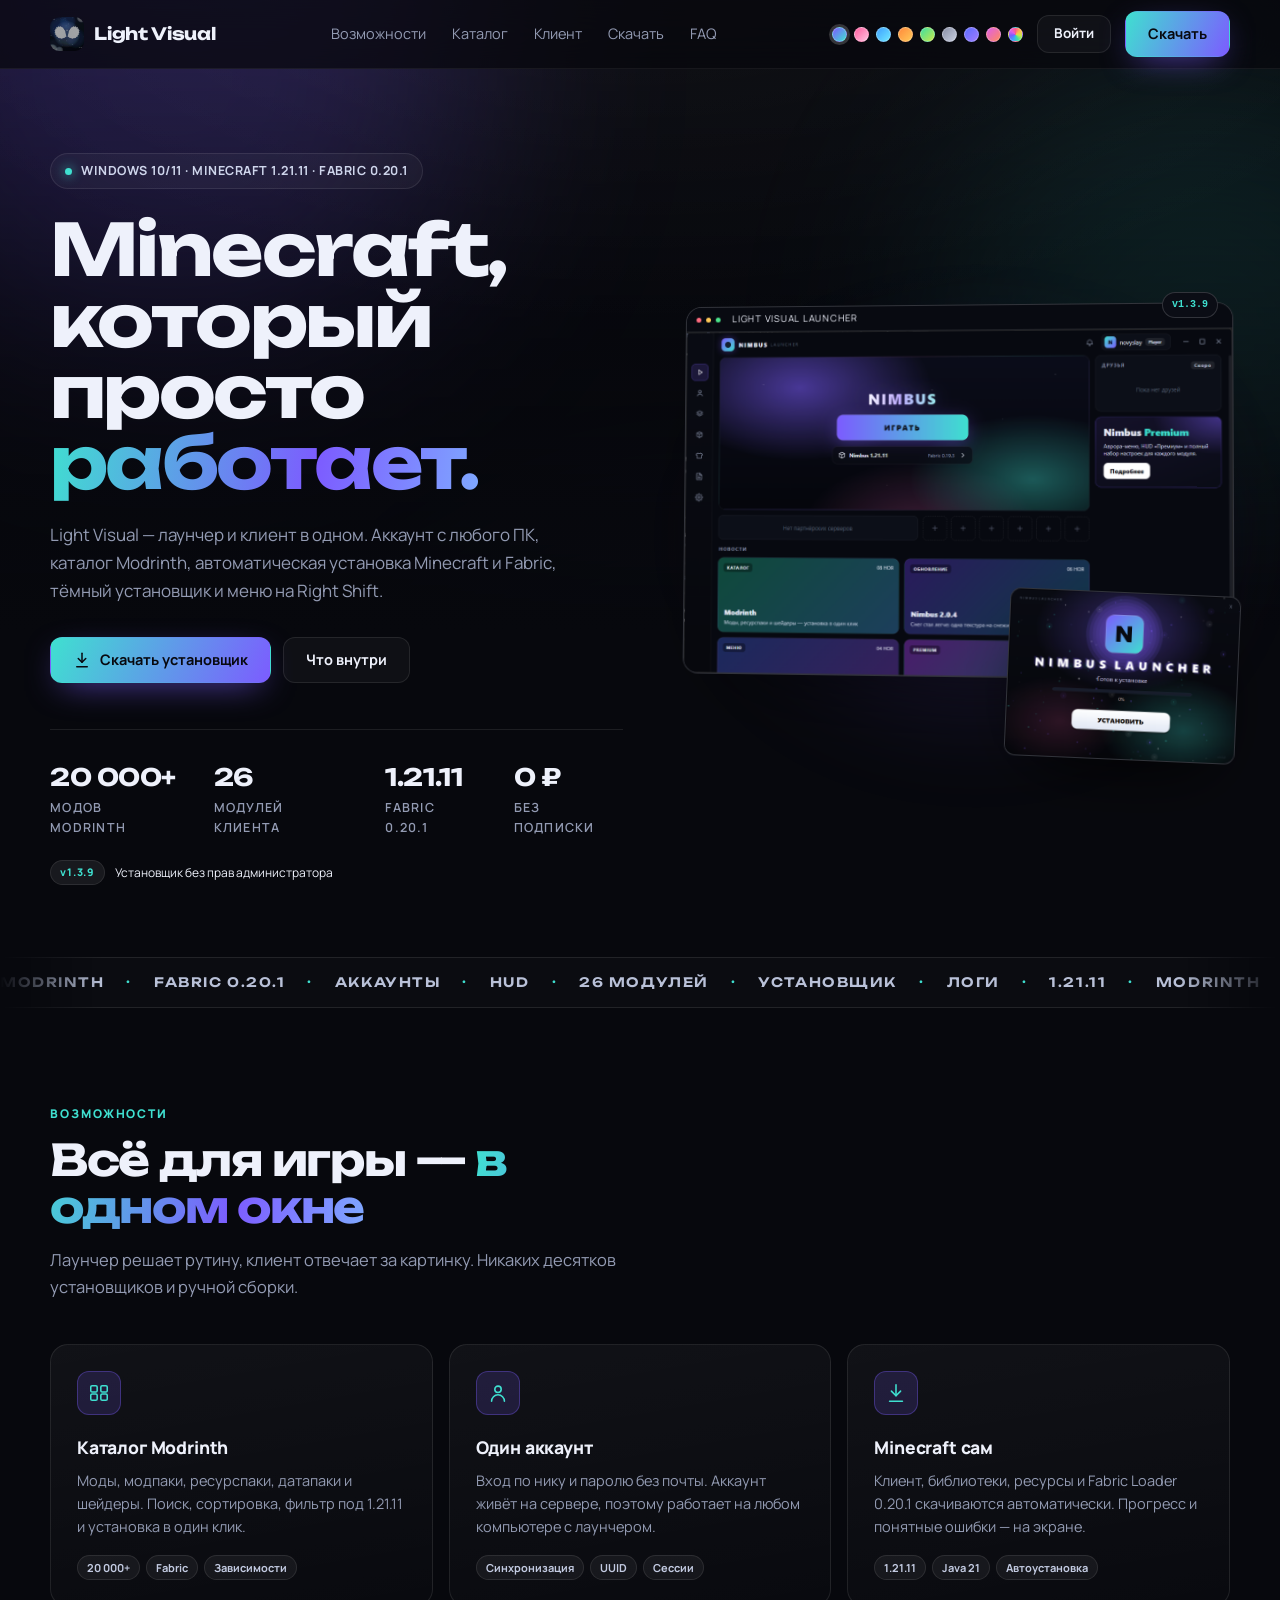
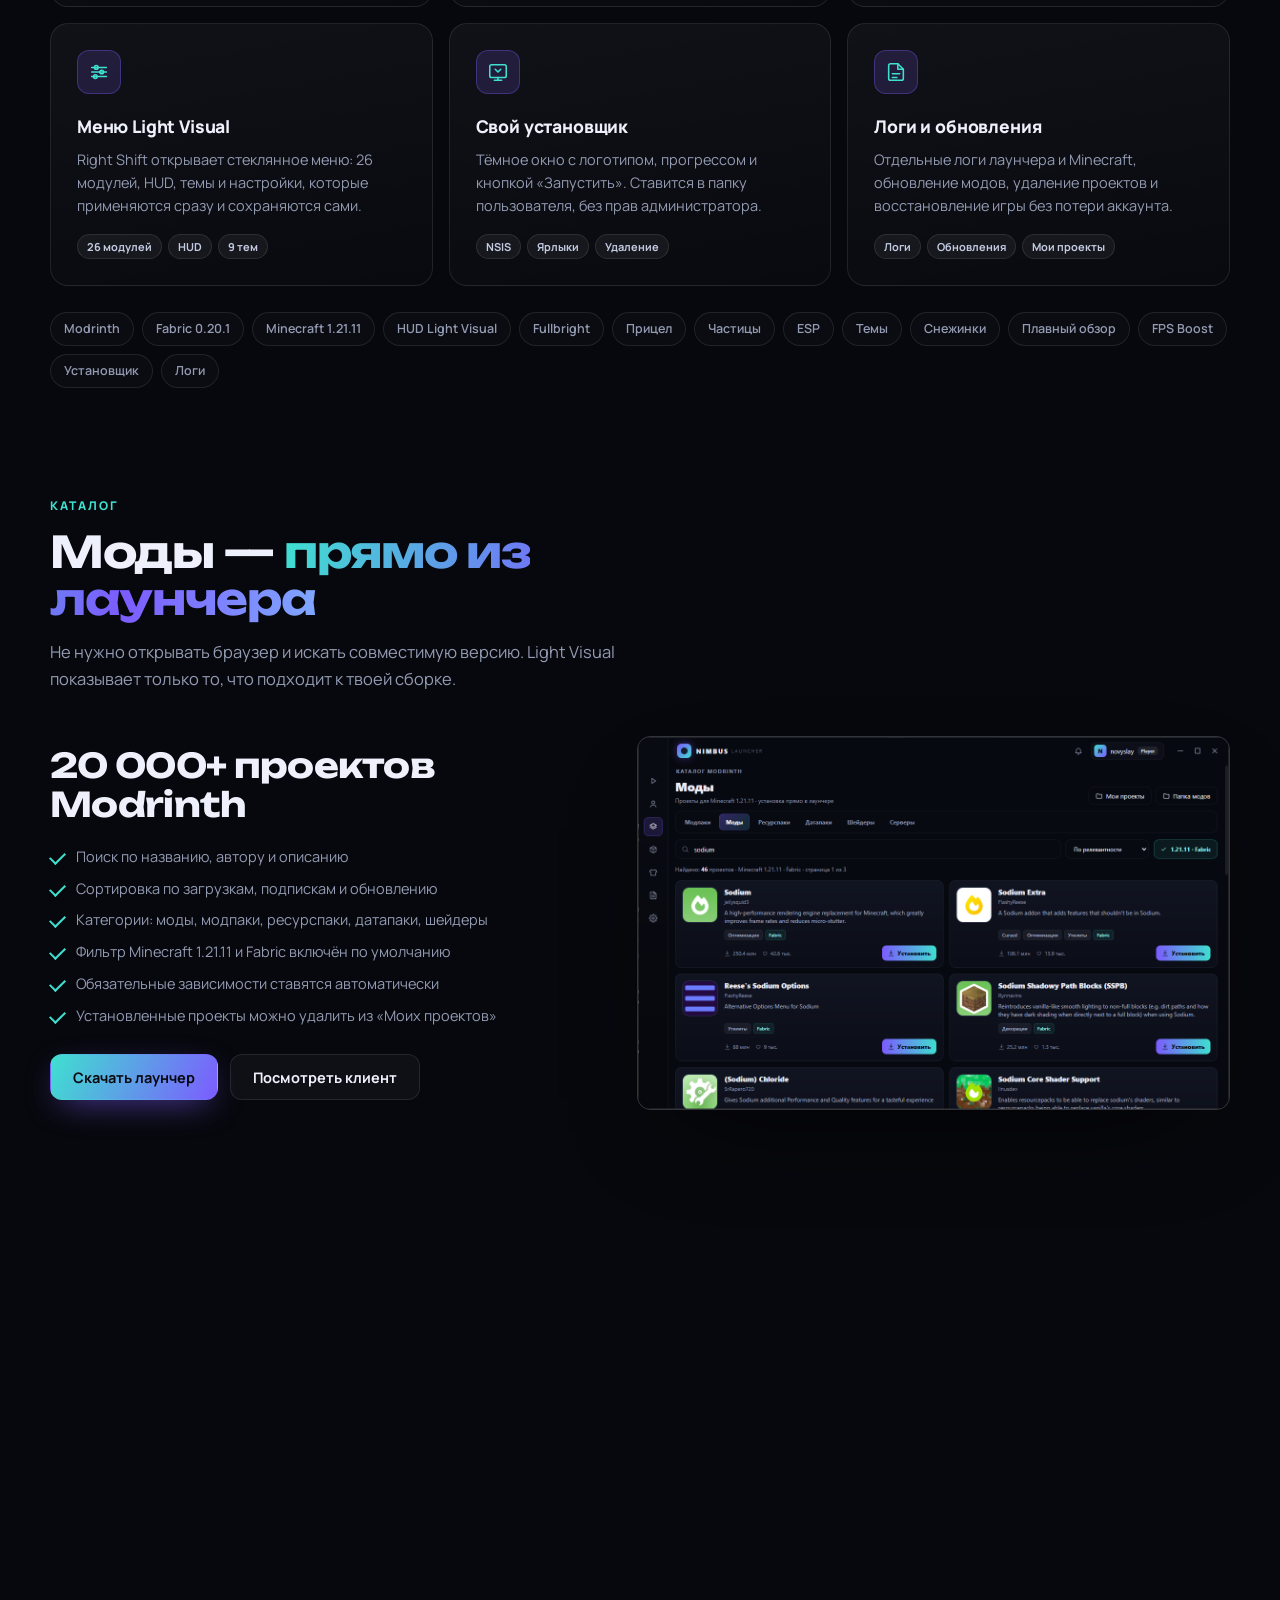
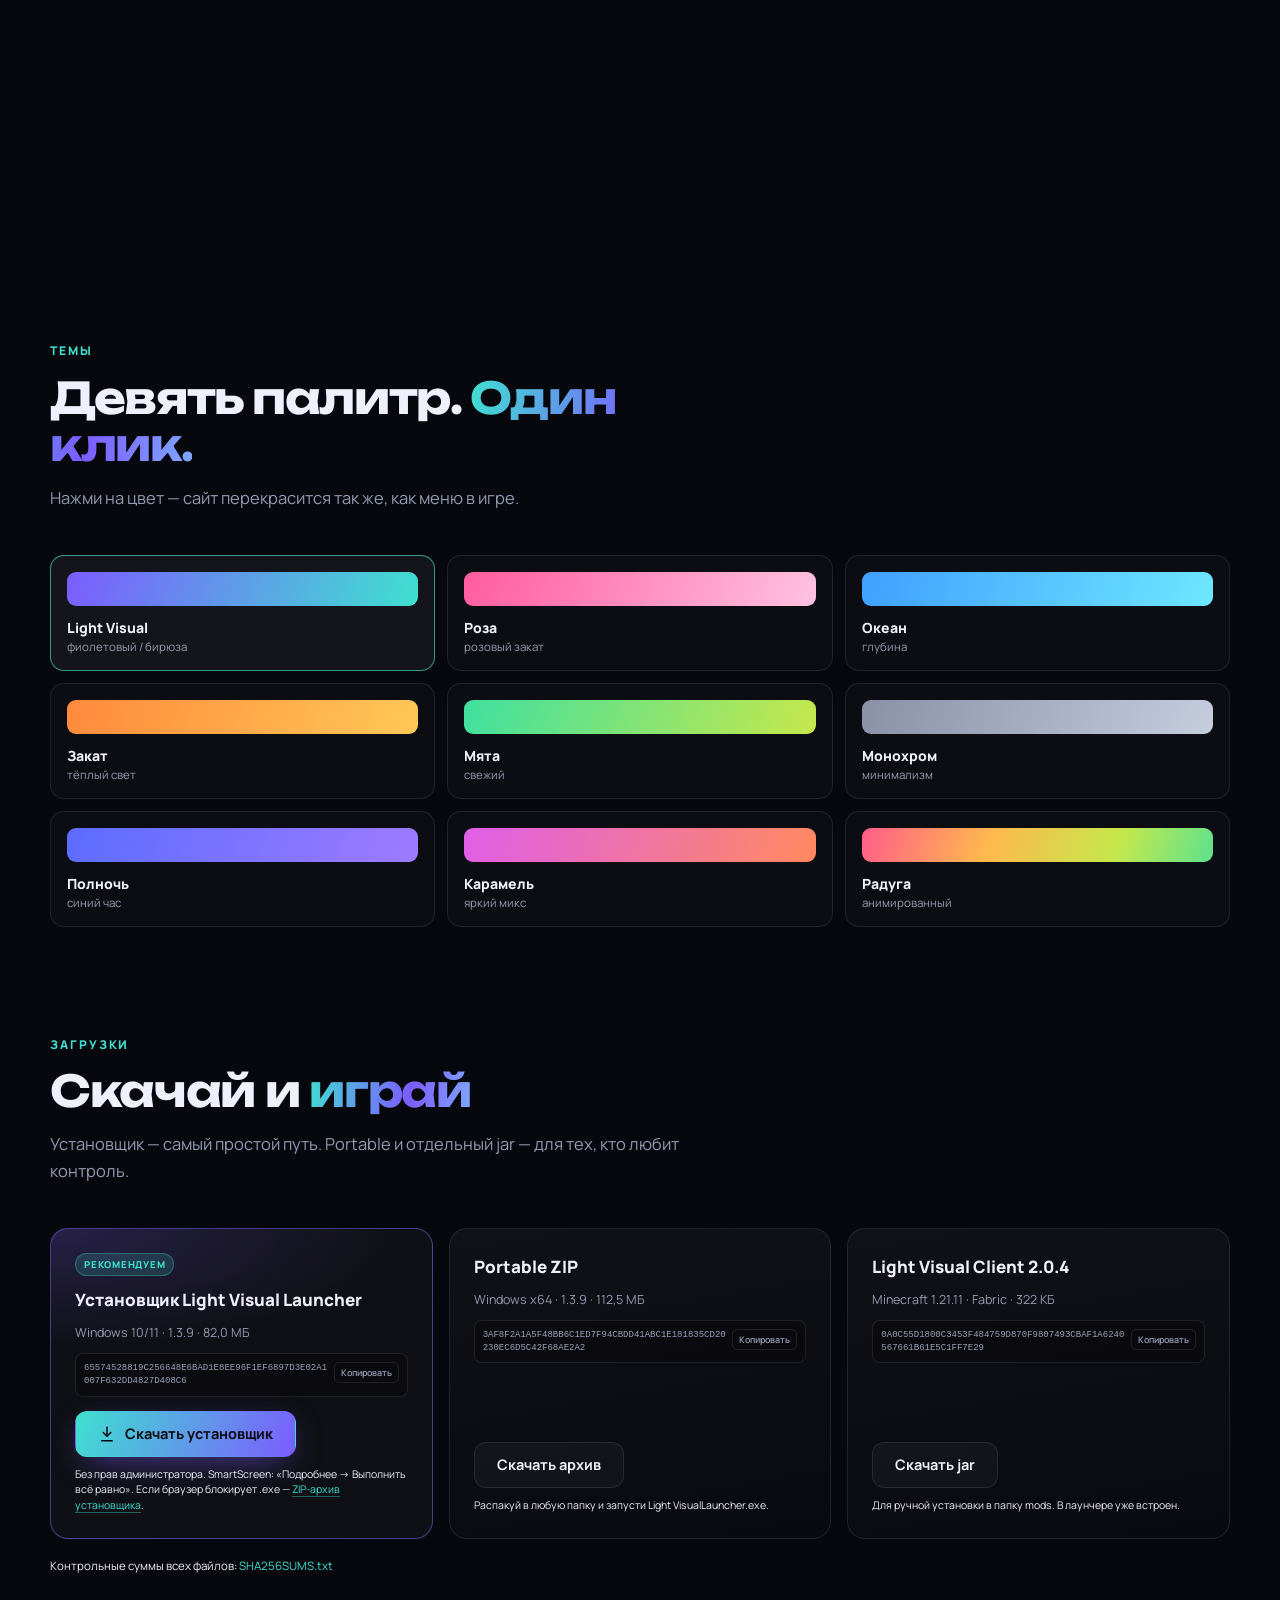
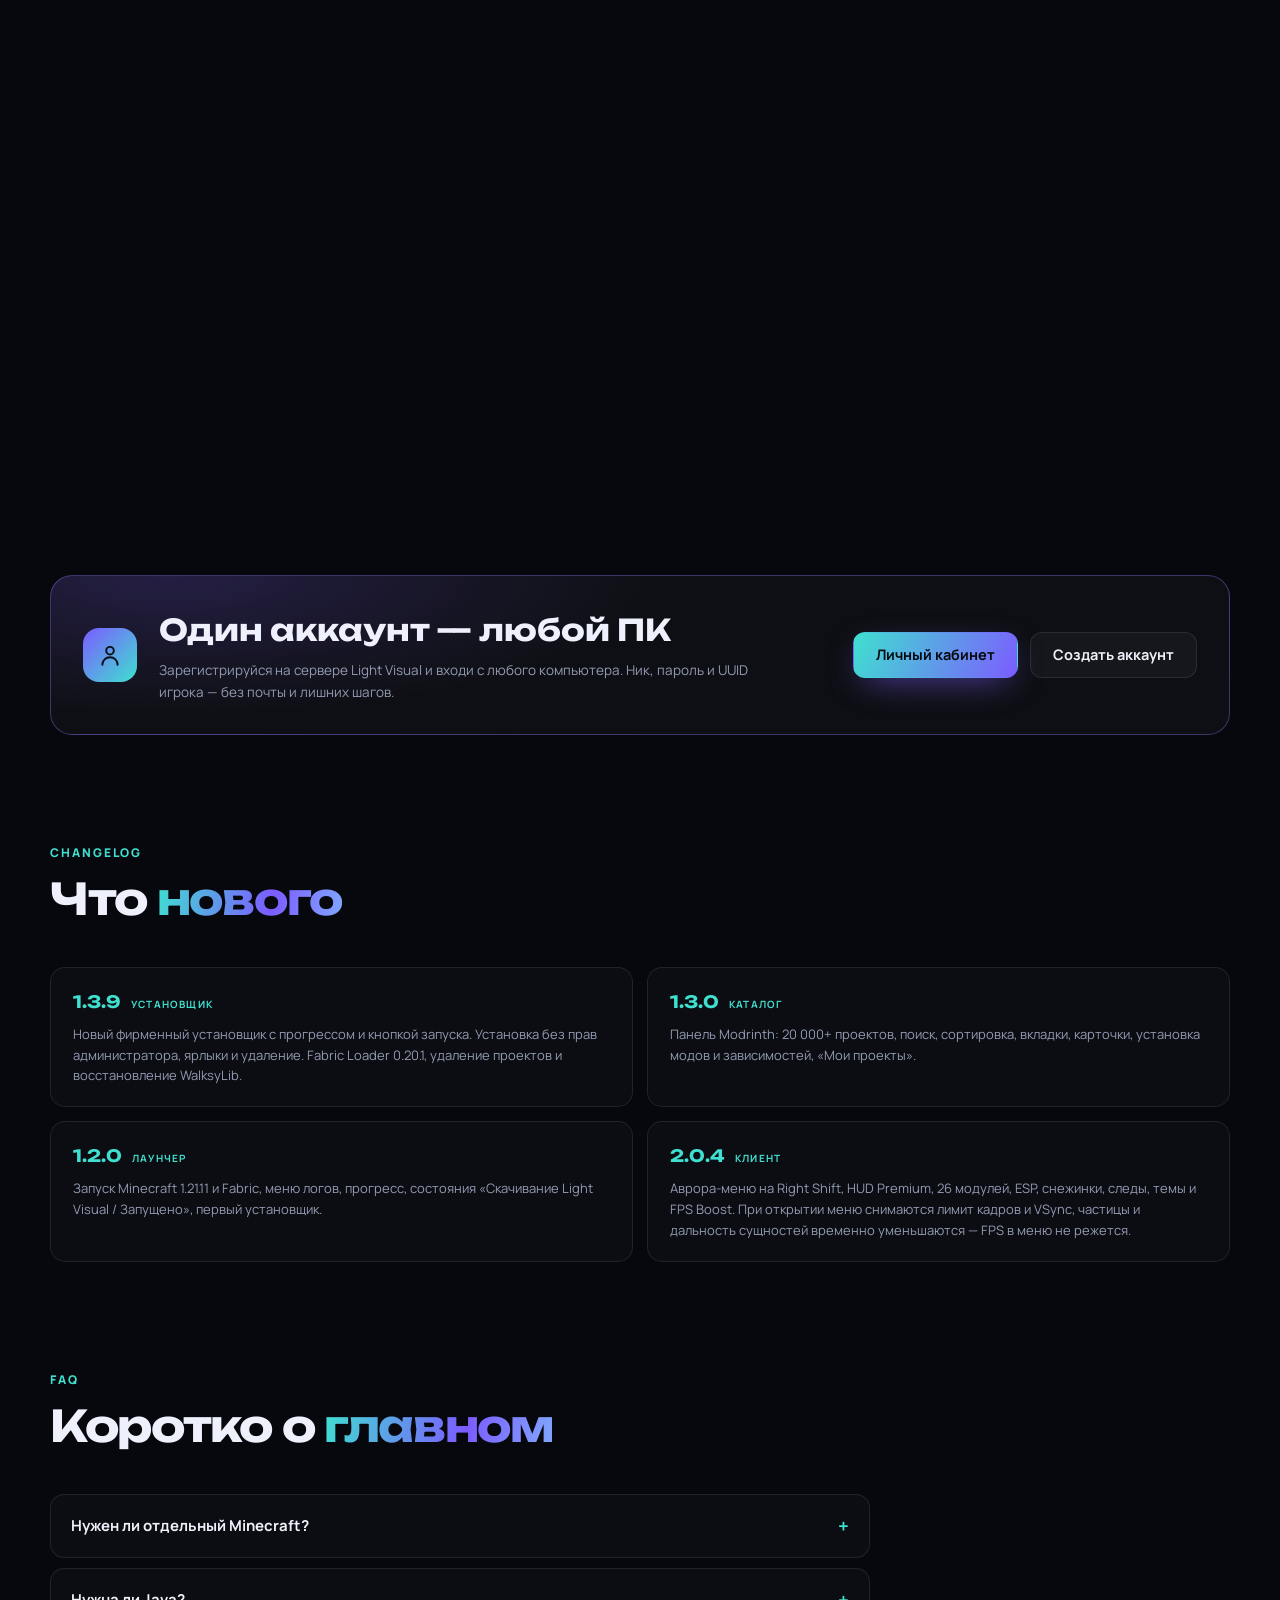
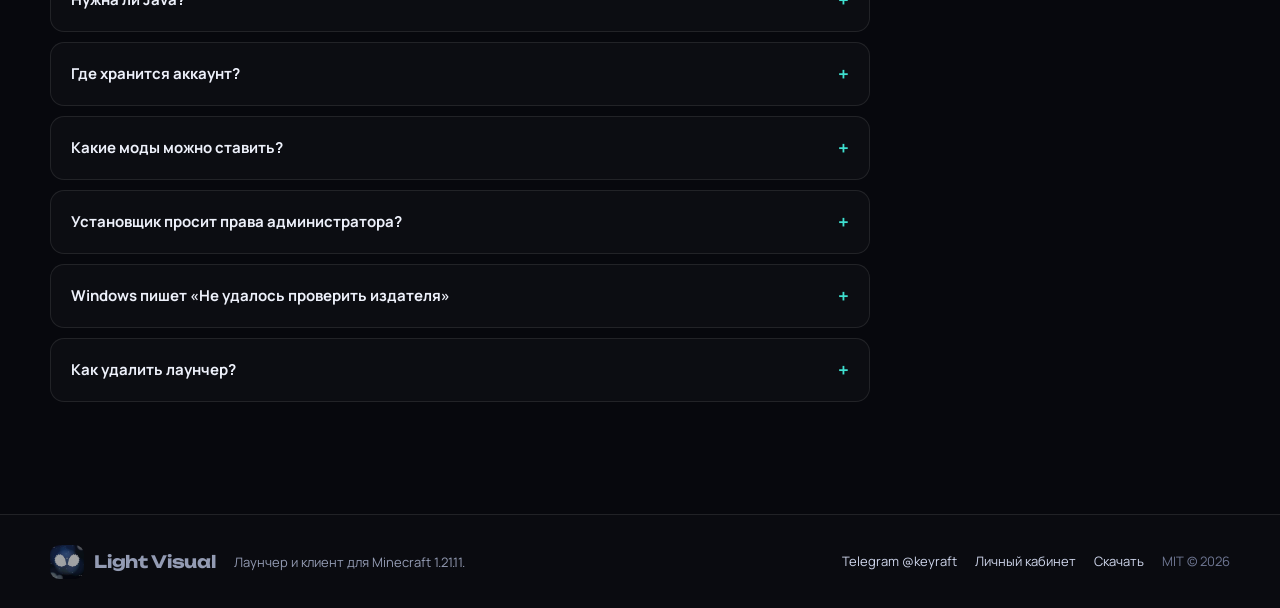
==== commit 189b61e3: "Release automatic Target ESP 1.3.9" ====
--- a/index.html
+++ b/index.html
@@ -58,7 +58,7 @@
       <h1>Minecraft,<br>который просто<br><span class="grad">работает.</span></h1>
       <p class="lead">Light Visual — лаунчер и клиент в одном. Аккаунт с любого ПК, каталог Modrinth, автоматическая установка Minecraft и Fabric, тёмный установщик и меню на Right Shift.</p>
       <div class="hero-cta">
-        <a class="btn btn-primary" href="https://github.com/davidovairinamatt-lgtm/nimbus-site/releases/download/v1.3.8/LightVisualLauncher-Setup-1.3.8.exe">
+        <a class="btn btn-primary" href="https://github.com/davidovairinamatt-lgtm/nimbus-site/releases/download/v1.3.9/LightVisualLauncher-Setup-1.3.9.exe">
           <svg width="18" height="18" viewBox="0 0 24 24" fill="none" stroke="currentColor" stroke-width="2" stroke-linecap="round" stroke-linejoin="round"><path d="M12 3v12"/><path d="m7 10 5 5 5-5"/><path d="M5 21h14"/></svg>
           Скачать установщик
         </a>
@@ -71,7 +71,7 @@
         <div><dt>0 ₽</dt><dd>без подписки</dd></div>
       </dl>
       <div class="hero-note">
-        <span class="pill">v1.3.8</span>
+        <span class="pill">v1.3.9</span>
         <span>Установщик без прав администратора</span>
       </div>
     </div>
@@ -85,7 +85,7 @@
       <div class="shot shot-mini">
         <img src="assets/installer.png" alt="Установщик Light Visual" loading="lazy">
       </div>
-      <span class="hero-version">v1.3.8</span>
+      <span class="hero-version">v1.3.9</span>
     </div>
   </section>
 
@@ -273,23 +273,23 @@
       <article class="download-card featured reveal">
         <span class="dl-badge">Рекомендуем</span>
         <h3>Установщик Light Visual Launcher</h3>
-        <p>Windows 10/11 · 1.3.8 · 82,0 МБ</p>
+        <p>Windows 10/11 · 1.3.9 · 82,0 МБ</p>
         <div class="hash-line"><code>65574528819C256648E6BAD1E8EE96F1EF6897D3E02A1007F632DD4827D408C6</code><button class="copy-btn" type="button" data-copy="65574528819C256648E6BAD1E8EE96F1EF6897D3E02A1007F632DD4827D408C6" aria-label="Скопировать SHA256">Копировать</button></div>
         <div class="dl-actions">
-          <a class="btn btn-primary" href="https://github.com/davidovairinamatt-lgtm/nimbus-site/releases/download/v1.3.8/LightVisualLauncher-Setup-1.3.8.exe">
+          <a class="btn btn-primary" href="https://github.com/davidovairinamatt-lgtm/nimbus-site/releases/download/v1.3.9/LightVisualLauncher-Setup-1.3.9.exe">
             <svg width="18" height="18" viewBox="0 0 24 24" fill="none" stroke="currentColor" stroke-width="2" stroke-linecap="round" stroke-linejoin="round"><path d="M12 3v12"/><path d="m7 10 5 5 5-5"/><path d="M5 21h14"/></svg>
             Скачать установщик
           </a>
         </div>
-        <small>Без прав администратора. SmartScreen: «Подробнее → Выполнить всё равно». Если браузер блокирует .exe — <a href="https://github.com/davidovairinamatt-lgtm/nimbus-site/releases/download/v1.3.8/LightVisualLauncher-Setup-1.3.8.zip">ZIP-архив установщика</a>.</small>
+        <small>Без прав администратора. SmartScreen: «Подробнее → Выполнить всё равно». Если браузер блокирует .exe — <a href="https://github.com/davidovairinamatt-lgtm/nimbus-site/releases/download/v1.3.9/LightVisualLauncher-Setup-1.3.9.zip">ZIP-архив установщика</a>.</small>
       </article>
 
       <article class="download-card reveal">
         <h3>Portable ZIP</h3>
-        <p>Windows x64 · 1.3.8 · 112,5 МБ</p>
+        <p>Windows x64 · 1.3.9 · 112,5 МБ</p>
         <div class="hash-line"><code>3AF8F2A1A5F48BB6C1ED7F94CBDD41ABC1E181835CD20230EC6D5C42F68AE2A2</code><button class="copy-btn" type="button" data-copy="3AF8F2A1A5F48BB6C1ED7F94CBDD41ABC1E181835CD20230EC6D5C42F68AE2A2" aria-label="Скопировать SHA256">Копировать</button></div>
         <div class="dl-actions">
-          <a class="btn btn-ghost" href="https://github.com/davidovairinamatt-lgtm/nimbus-site/releases/download/v1.3.8/LightVisualLauncher-1.3.8-win32-x64.zip">Скачать архив</a>
+          <a class="btn btn-ghost" href="https://github.com/davidovairinamatt-lgtm/nimbus-site/releases/download/v1.3.9/LightVisualLauncher-1.3.9-win32-x64.zip">Скачать архив</a>
         </div>
         <small>Распакуй в любую папку и запусти Light VisualLauncher.exe.</small>
       </article>
@@ -316,7 +316,7 @@
       <div class="step reveal">
         <span class="num">01</span>
         <h3>Скачай установщик</h3>
-        <p>Загрузи <code>LightVisualLauncher-Setup-1.3.8.exe</code>. Права администратора не нужны.</p>
+        <p>Загрузи <code>LightVisualLauncher-Setup-1.3.9.exe</code>. Права администратора не нужны.</p>
       </div>
       <div class="step reveal">
         <span class="num">02</span>
@@ -361,7 +361,7 @@
     </div>
     <div class="changelog">
       <article class="release reveal">
-        <div class="release-tag">1.3.8 <span>установщик</span></div>
+        <div class="release-tag">1.3.9 <span>установщик</span></div>
         <p>Новый фирменный установщик с прогрессом и кнопкой запуска. Установка без прав администратора, ярлыки и удаление. Fabric Loader 0.20.1, удаление проектов и восстановление WalksyLib.</p>
       </article>
       <article class="release reveal">
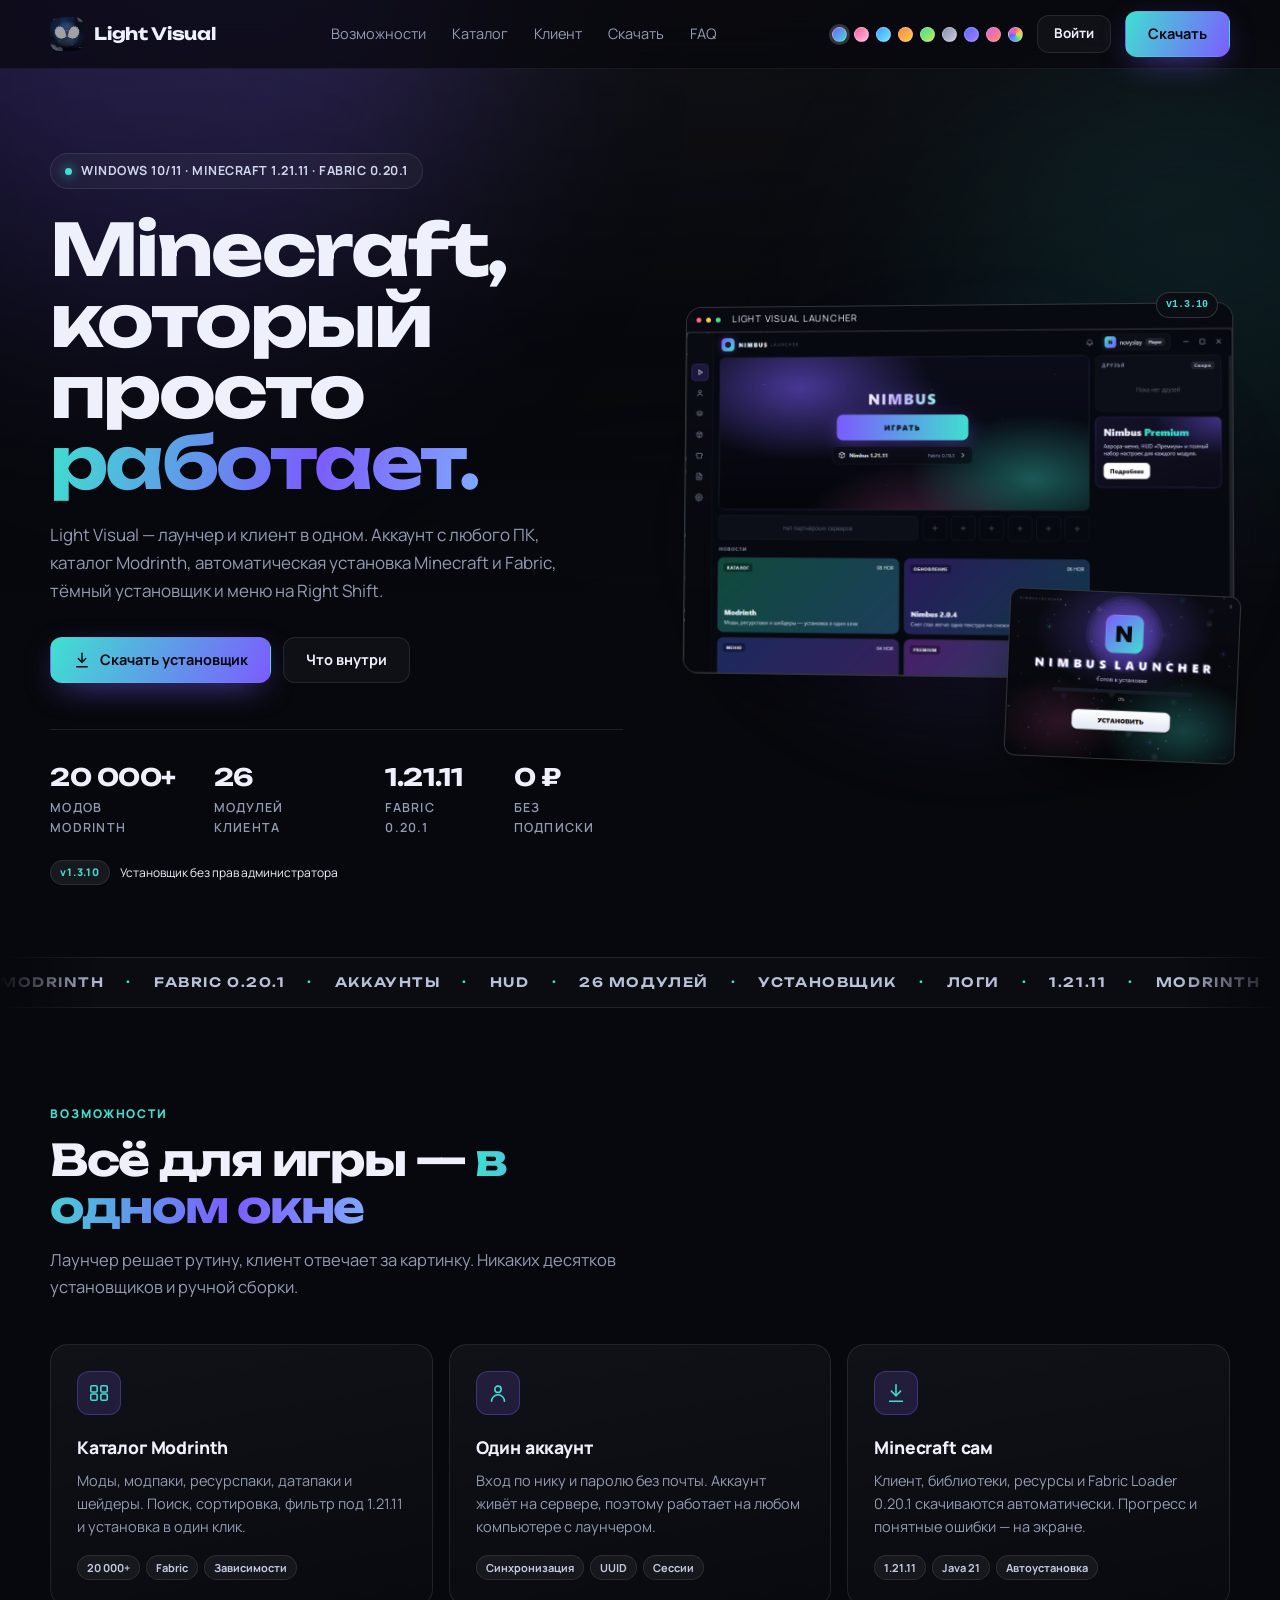
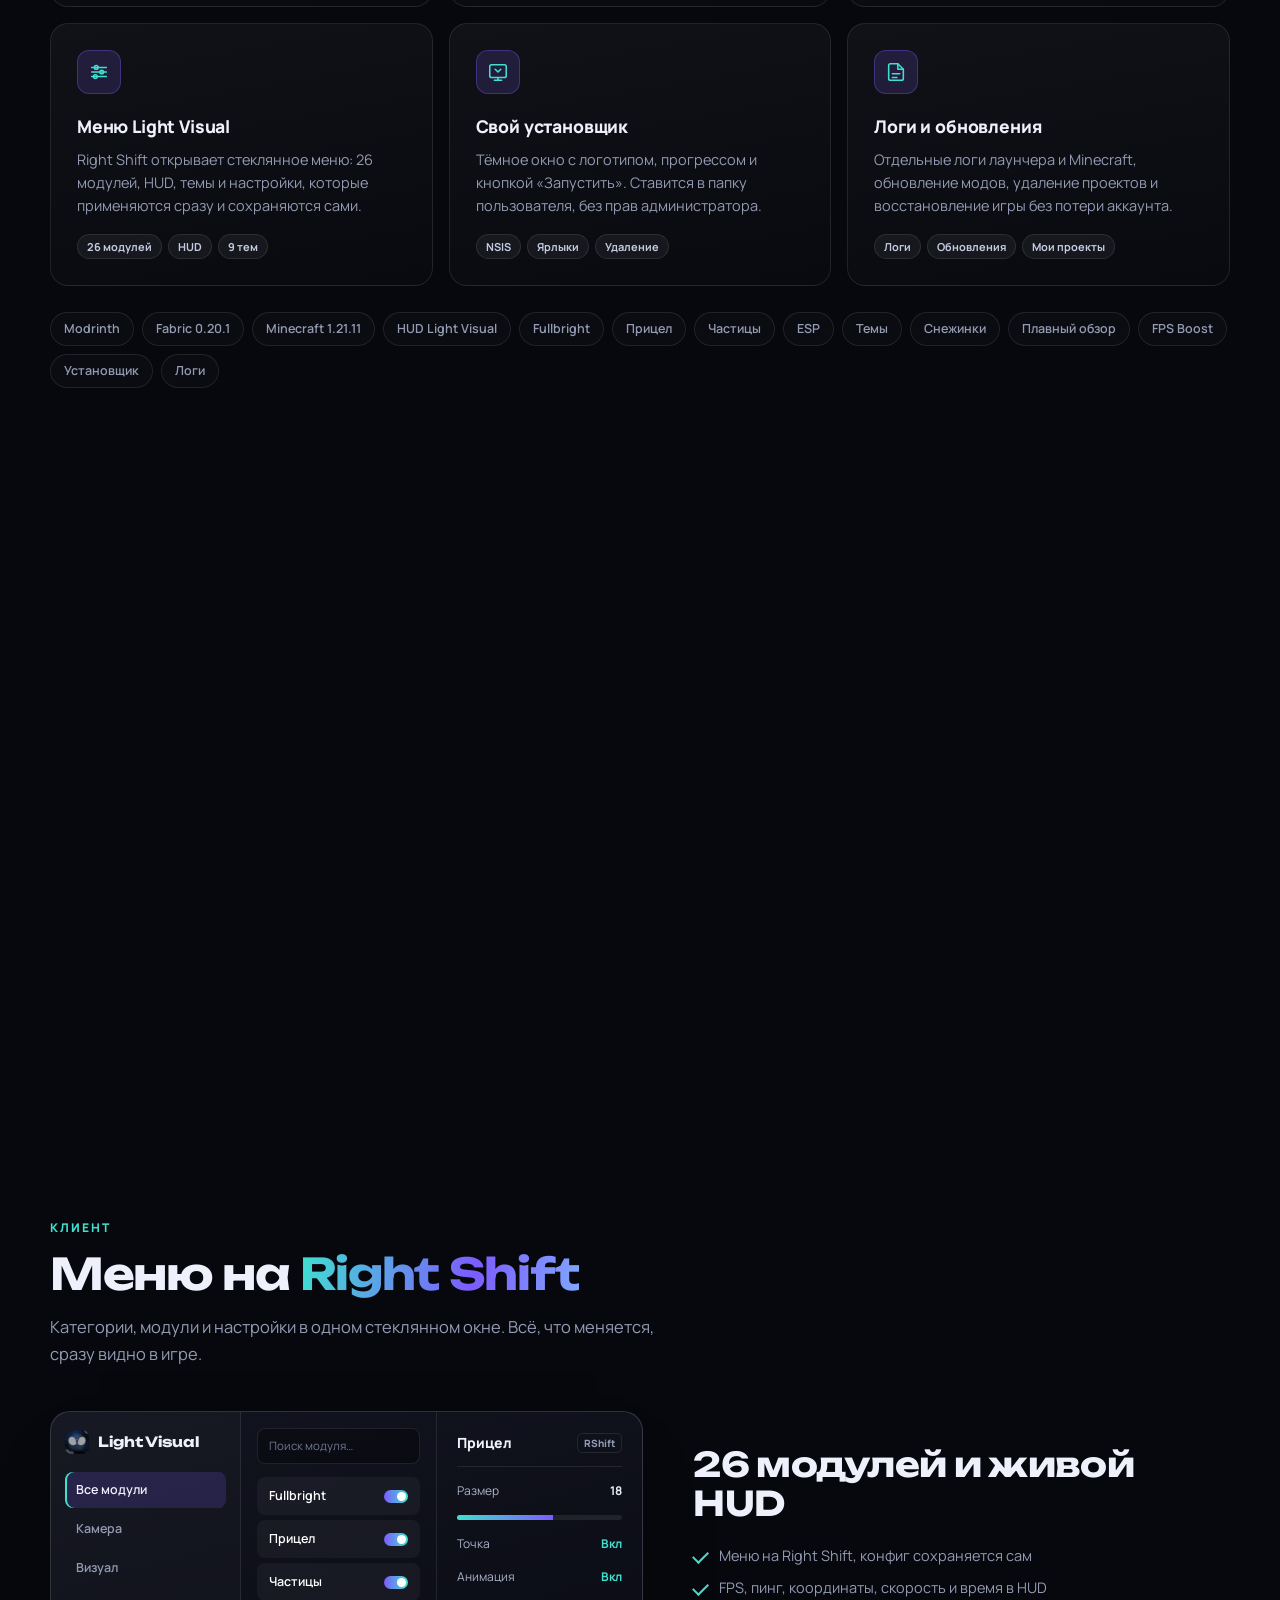
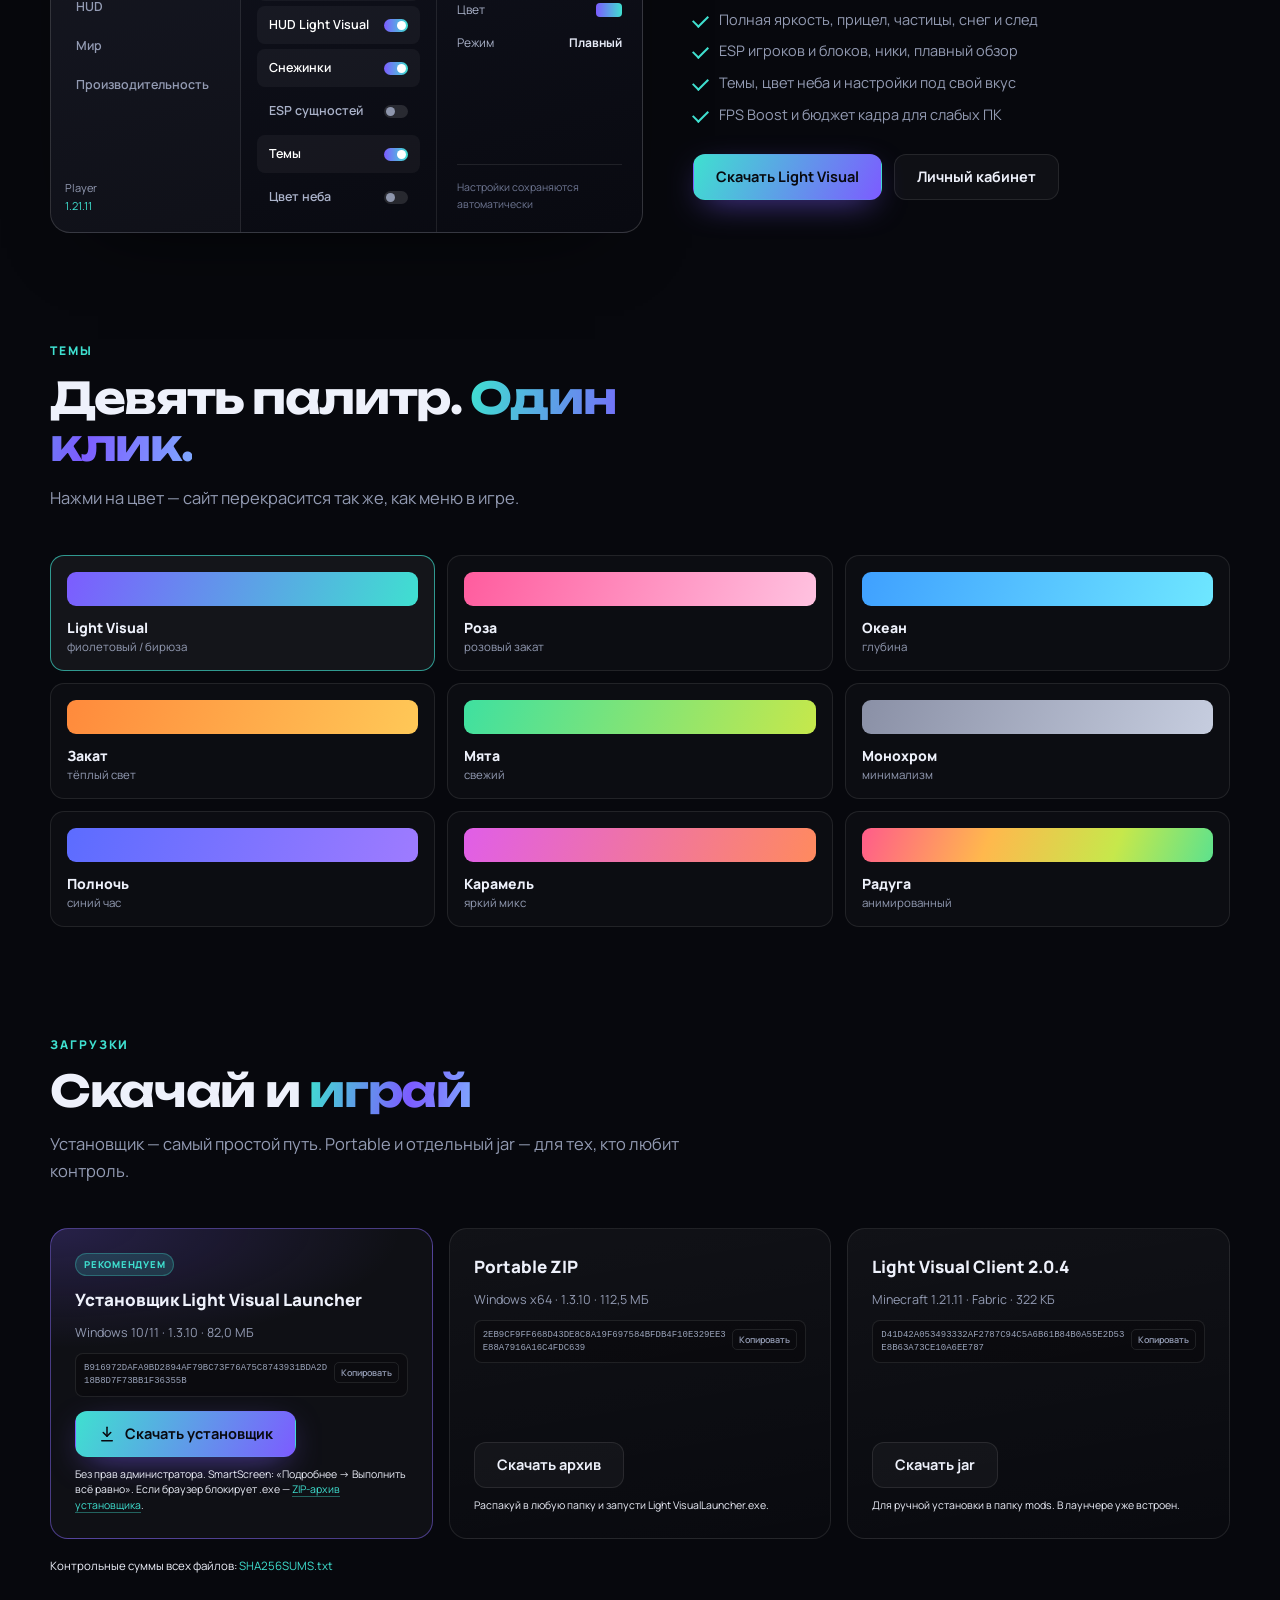
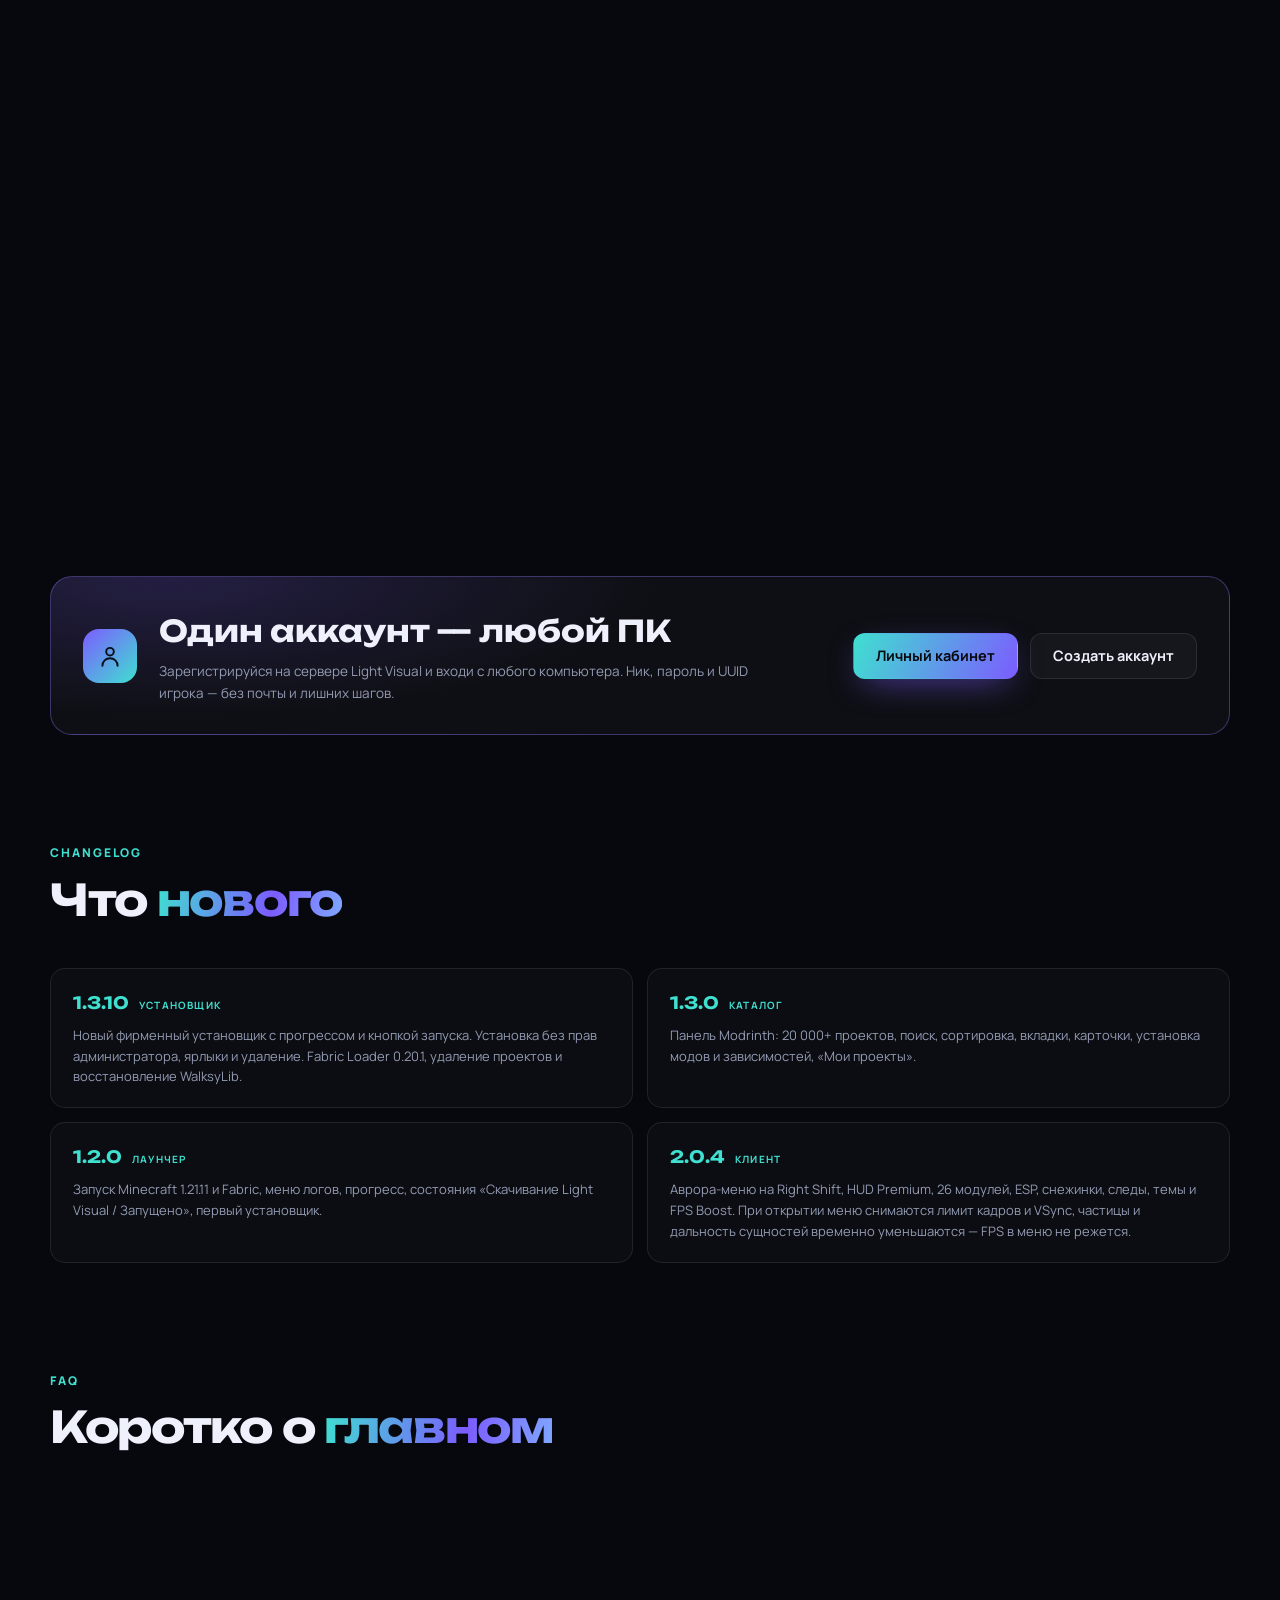
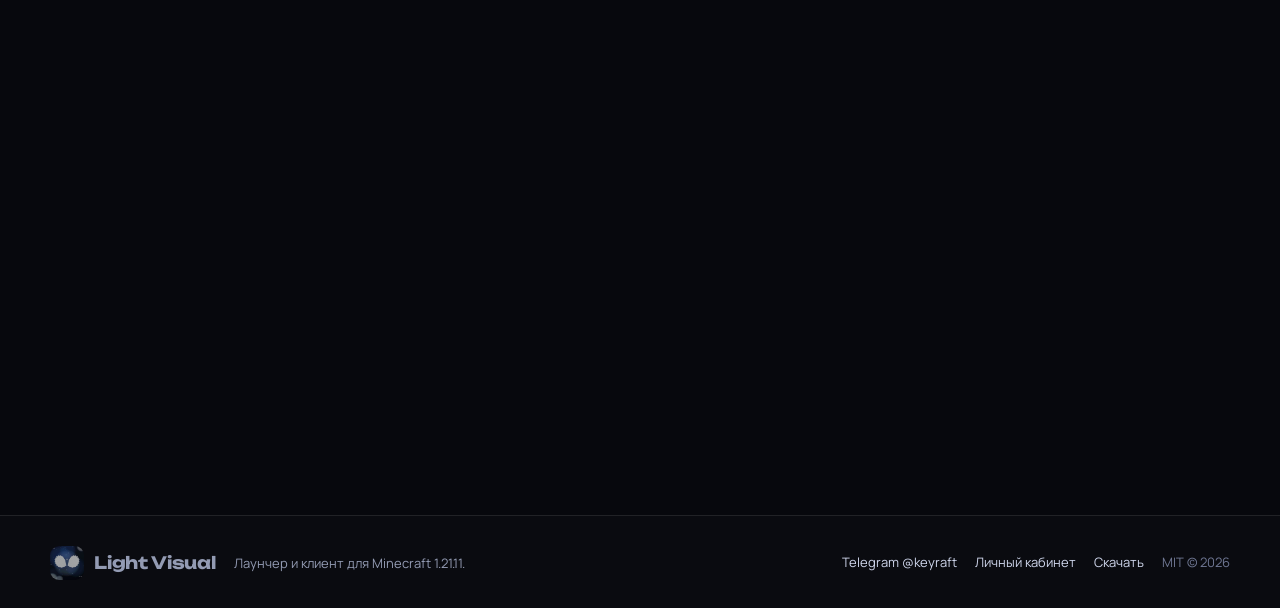
==== commit 7262d0d3: "Release 1.3.10: manual FPS boost and Java launch fix" ====
--- a/index.html
+++ b/index.html
@@ -58,7 +58,7 @@
       <h1>Minecraft,<br>который просто<br><span class="grad">работает.</span></h1>
       <p class="lead">Light Visual — лаунчер и клиент в одном. Аккаунт с любого ПК, каталог Modrinth, автоматическая установка Minecraft и Fabric, тёмный установщик и меню на Right Shift.</p>
       <div class="hero-cta">
-        <a class="btn btn-primary" href="https://github.com/davidovairinamatt-lgtm/nimbus-site/releases/download/v1.3.9/LightVisualLauncher-Setup-1.3.9.exe">
+        <a class="btn btn-primary" href="https://github.com/davidovairinamatt-lgtm/nimbus-site/releases/download/v1.3.10/LightVisualLauncher-Setup-1.3.10.exe">
           <svg width="18" height="18" viewBox="0 0 24 24" fill="none" stroke="currentColor" stroke-width="2" stroke-linecap="round" stroke-linejoin="round"><path d="M12 3v12"/><path d="m7 10 5 5 5-5"/><path d="M5 21h14"/></svg>
           Скачать установщик
         </a>
@@ -71,7 +71,7 @@
         <div><dt>0 ₽</dt><dd>без подписки</dd></div>
       </dl>
       <div class="hero-note">
-        <span class="pill">v1.3.9</span>
+        <span class="pill">v1.3.10</span>
         <span>Установщик без прав администратора</span>
       </div>
     </div>
@@ -85,7 +85,7 @@
       <div class="shot shot-mini">
         <img src="assets/installer.png" alt="Установщик Light Visual" loading="lazy">
       </div>
-      <span class="hero-version">v1.3.9</span>
+      <span class="hero-version">v1.3.10</span>
     </div>
   </section>
 
@@ -273,23 +273,23 @@
       <article class="download-card featured reveal">
         <span class="dl-badge">Рекомендуем</span>
         <h3>Установщик Light Visual Launcher</h3>
-        <p>Windows 10/11 · 1.3.9 · 82,0 МБ</p>
-        <div class="hash-line"><code>65574528819C256648E6BAD1E8EE96F1EF6897D3E02A1007F632DD4827D408C6</code><button class="copy-btn" type="button" data-copy="65574528819C256648E6BAD1E8EE96F1EF6897D3E02A1007F632DD4827D408C6" aria-label="Скопировать SHA256">Копировать</button></div>
+        <p>Windows 10/11 · 1.3.10 · 82,0 МБ</p>
+        <div class="hash-line"><code>B916972DAFA9BD2894AF79BC73F76A75C8743931BDA2D18B8D7F73BB1F36355B</code><button class="copy-btn" type="button" data-copy="B916972DAFA9BD2894AF79BC73F76A75C8743931BDA2D18B8D7F73BB1F36355B" aria-label="Скопировать SHA256">Копировать</button></div>
         <div class="dl-actions">
-          <a class="btn btn-primary" href="https://github.com/davidovairinamatt-lgtm/nimbus-site/releases/download/v1.3.9/LightVisualLauncher-Setup-1.3.9.exe">
+          <a class="btn btn-primary" href="https://github.com/davidovairinamatt-lgtm/nimbus-site/releases/download/v1.3.10/LightVisualLauncher-Setup-1.3.10.exe">
             <svg width="18" height="18" viewBox="0 0 24 24" fill="none" stroke="currentColor" stroke-width="2" stroke-linecap="round" stroke-linejoin="round"><path d="M12 3v12"/><path d="m7 10 5 5 5-5"/><path d="M5 21h14"/></svg>
             Скачать установщик
           </a>
         </div>
-        <small>Без прав администратора. SmartScreen: «Подробнее → Выполнить всё равно». Если браузер блокирует .exe — <a href="https://github.com/davidovairinamatt-lgtm/nimbus-site/releases/download/v1.3.9/LightVisualLauncher-Setup-1.3.9.zip">ZIP-архив установщика</a>.</small>
+        <small>Без прав администратора. SmartScreen: «Подробнее → Выполнить всё равно». Если браузер блокирует .exe — <a href="https://github.com/davidovairinamatt-lgtm/nimbus-site/releases/download/v1.3.10/LightVisualLauncher-Setup-1.3.10.zip">ZIP-архив установщика</a>.</small>
       </article>
 
       <article class="download-card reveal">
         <h3>Portable ZIP</h3>
-        <p>Windows x64 · 1.3.9 · 112,5 МБ</p>
-        <div class="hash-line"><code>3AF8F2A1A5F48BB6C1ED7F94CBDD41ABC1E181835CD20230EC6D5C42F68AE2A2</code><button class="copy-btn" type="button" data-copy="3AF8F2A1A5F48BB6C1ED7F94CBDD41ABC1E181835CD20230EC6D5C42F68AE2A2" aria-label="Скопировать SHA256">Копировать</button></div>
+        <p>Windows x64 · 1.3.10 · 112,5 МБ</p>
+        <div class="hash-line"><code>2EB9CF9FF668D43DE8C8A19F697584BFDB4F10E329EE3E88A7916A16C4FDC639</code><button class="copy-btn" type="button" data-copy="2EB9CF9FF668D43DE8C8A19F697584BFDB4F10E329EE3E88A7916A16C4FDC639" aria-label="Скопировать SHA256">Копировать</button></div>
         <div class="dl-actions">
-          <a class="btn btn-ghost" href="https://github.com/davidovairinamatt-lgtm/nimbus-site/releases/download/v1.3.9/LightVisualLauncher-1.3.9-win32-x64.zip">Скачать архив</a>
+          <a class="btn btn-ghost" href="https://github.com/davidovairinamatt-lgtm/nimbus-site/releases/download/v1.3.10/LightVisualLauncher-1.3.10-win32-x64.zip">Скачать архив</a>
         </div>
         <small>Распакуй в любую папку и запусти Light VisualLauncher.exe.</small>
       </article>
@@ -297,7 +297,7 @@
       <article class="download-card reveal">
         <h3>Light Visual Client 2.0.4</h3>
         <p>Minecraft 1.21.11 · Fabric · 322 КБ</p>
-        <div class="hash-line"><code>0A0C55D1800C3453F484759D870F9807493CBAF1A6240567661B61E5C1FF7E29</code><button class="copy-btn" type="button" data-copy="0A0C55D1800C3453F484759D870F9807493CBAF1A6240567661B61E5C1FF7E29" aria-label="Скопировать SHA256">Копировать</button></div>
+        <div class="hash-line"><code>D41D42A053493332AF2787C94C5A6B61B84B0A55E2D53E8B63A73CE10A6EE787</code><button class="copy-btn" type="button" data-copy="D41D42A053493332AF2787C94C5A6B61B84B0A55E2D53E8B63A73CE10A6EE787" aria-label="Скопировать SHA256">Копировать</button></div>
         <div class="dl-actions">
           <a class="btn btn-ghost" href="downloads/light-visual-1.21.11-2.0.4.jar" download>Скачать jar</a>
         </div>
@@ -316,7 +316,7 @@
       <div class="step reveal">
         <span class="num">01</span>
         <h3>Скачай установщик</h3>
-        <p>Загрузи <code>LightVisualLauncher-Setup-1.3.9.exe</code>. Права администратора не нужны.</p>
+        <p>Загрузи <code>LightVisualLauncher-Setup-1.3.10.exe</code>. Права администратора не нужны.</p>
       </div>
       <div class="step reveal">
         <span class="num">02</span>
@@ -361,7 +361,7 @@
     </div>
     <div class="changelog">
       <article class="release reveal">
-        <div class="release-tag">1.3.9 <span>установщик</span></div>
+        <div class="release-tag">1.3.10 <span>установщик</span></div>
         <p>Новый фирменный установщик с прогрессом и кнопкой запуска. Установка без прав администратора, ярлыки и удаление. Fabric Loader 0.20.1, удаление проектов и восстановление WalksyLib.</p>
       </article>
       <article class="release reveal">
